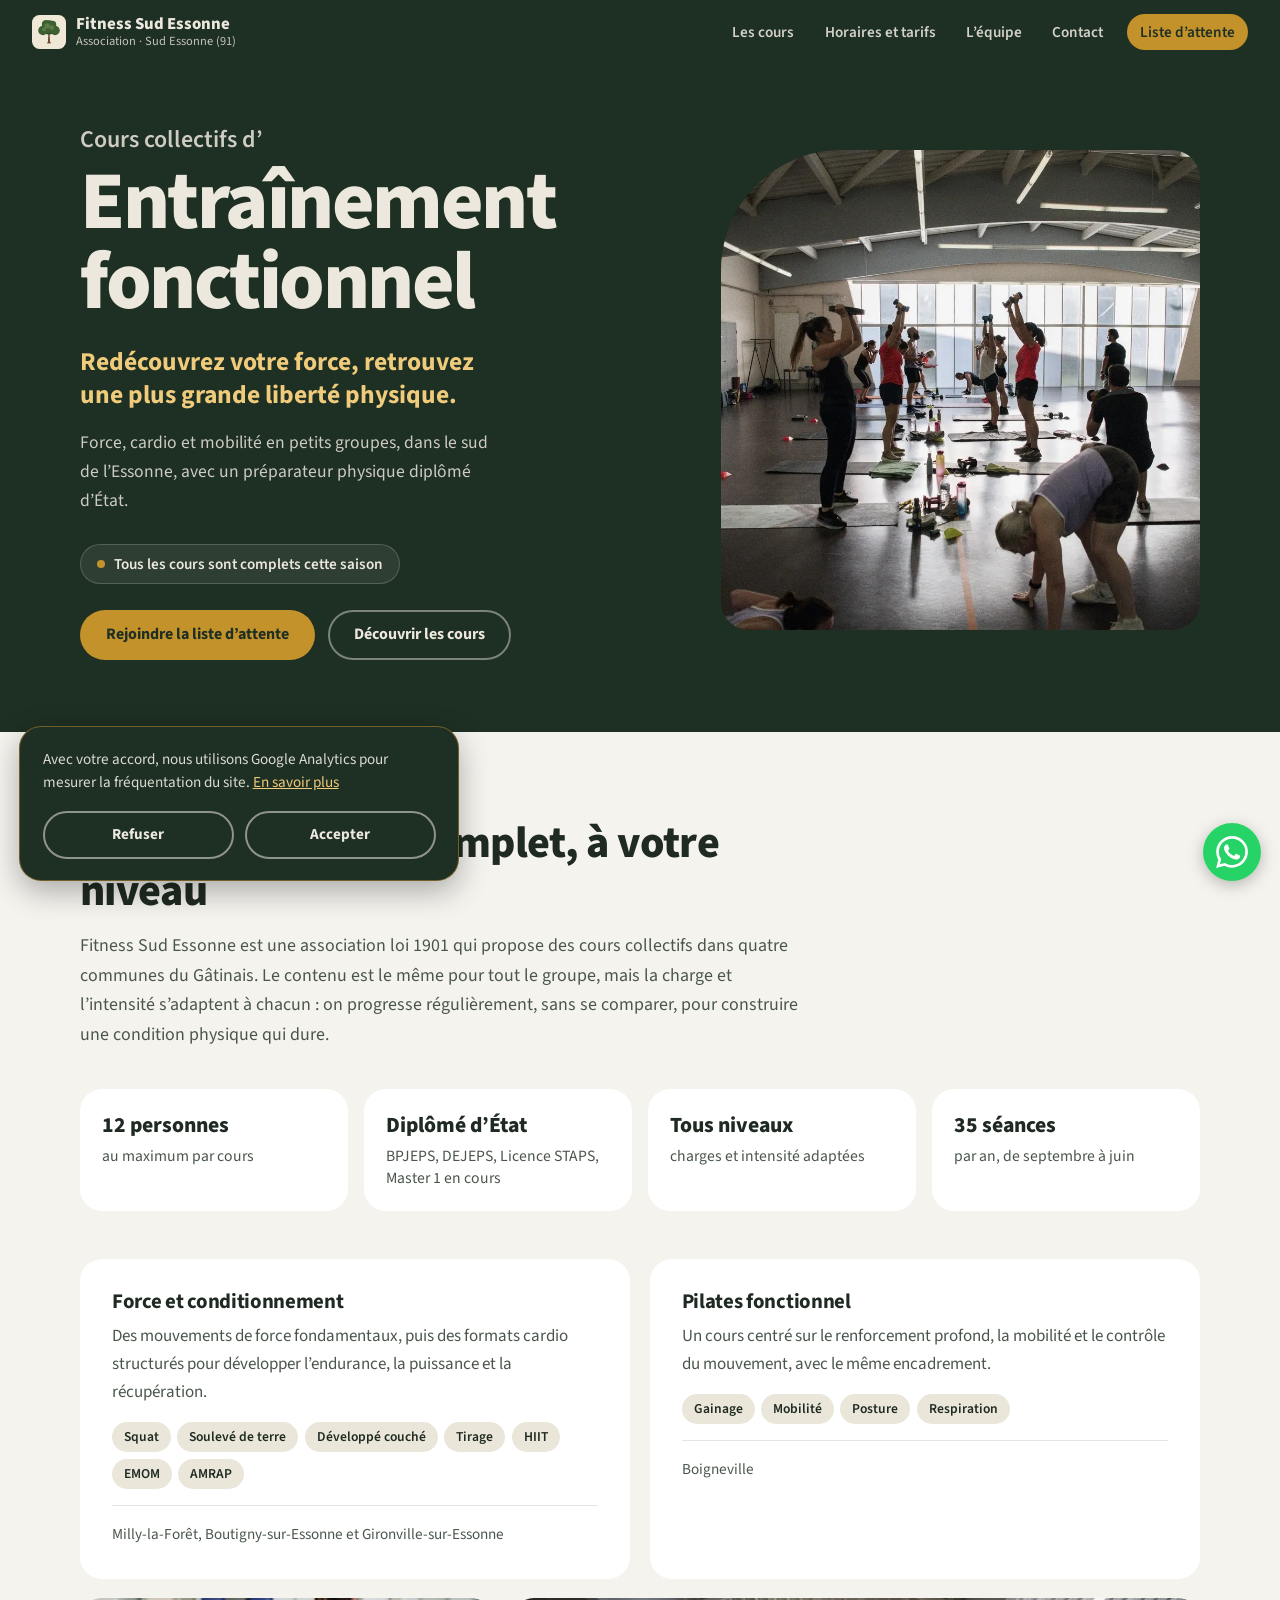
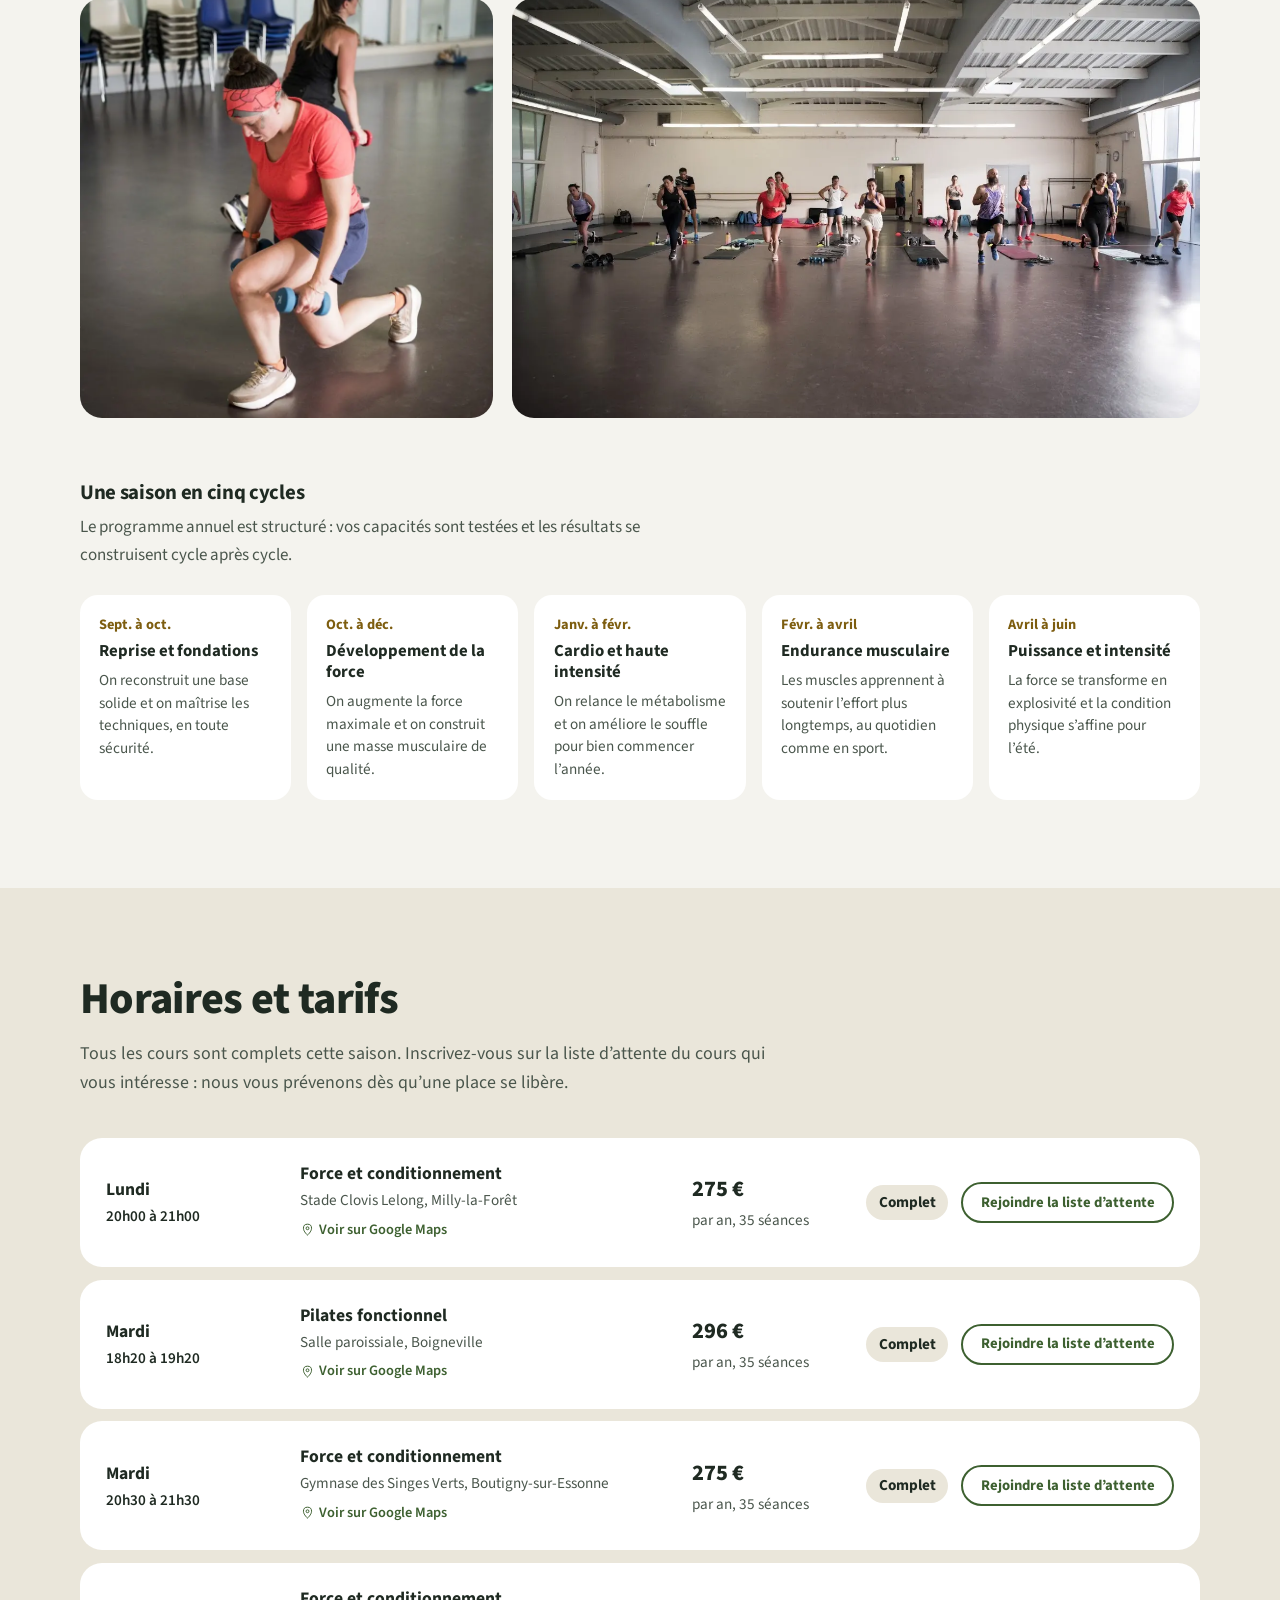
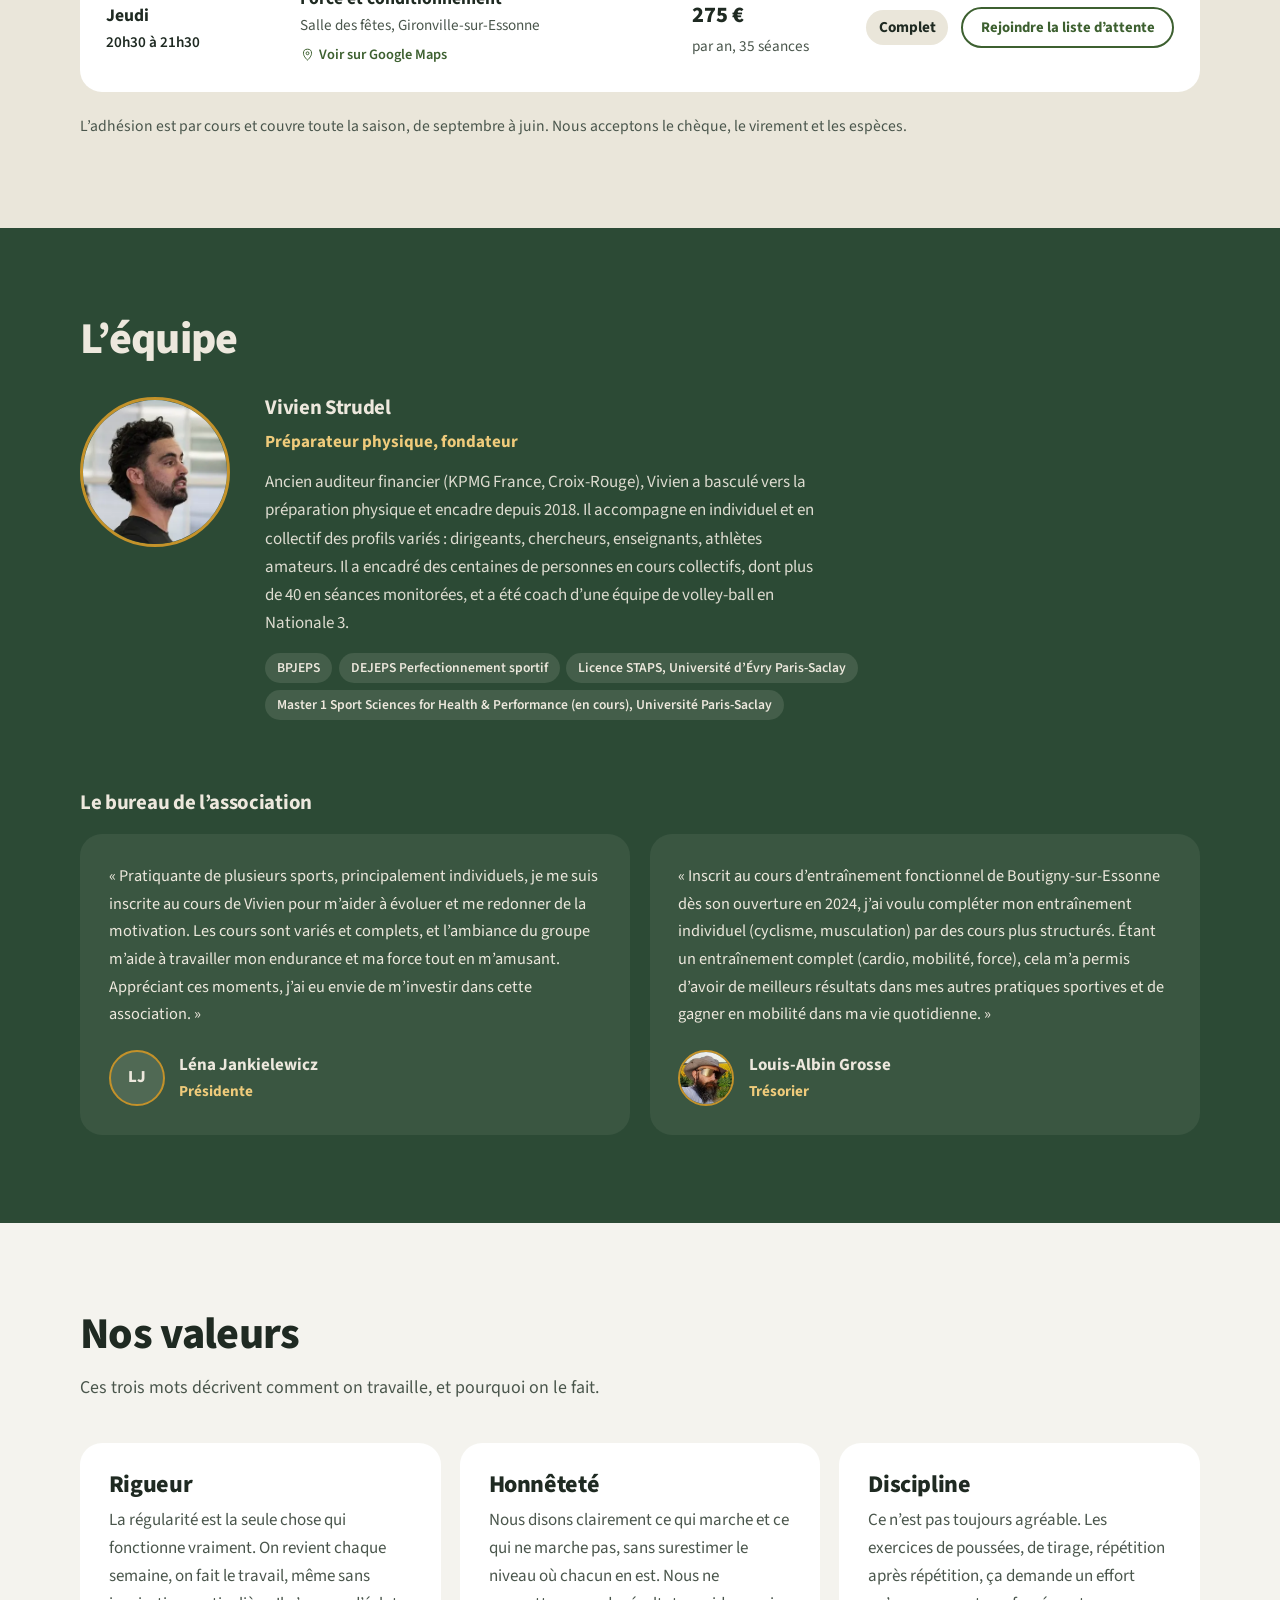
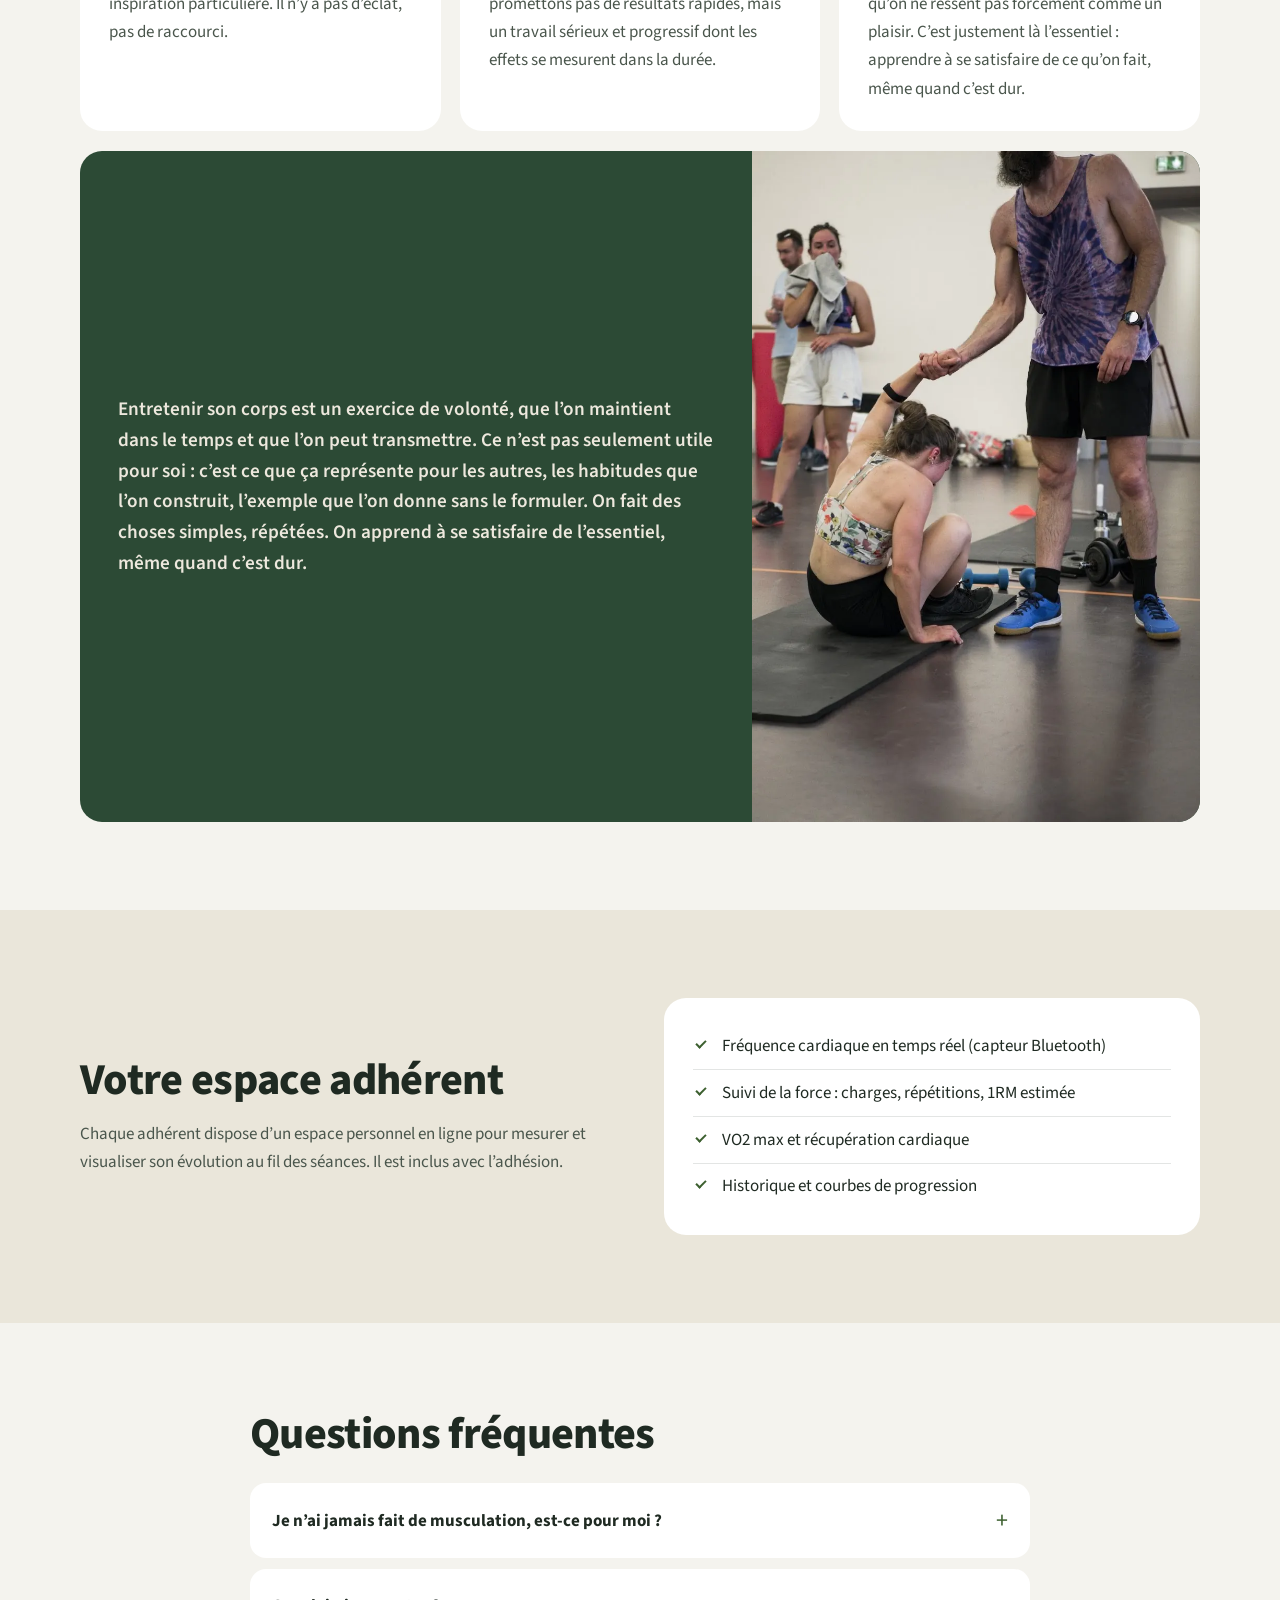
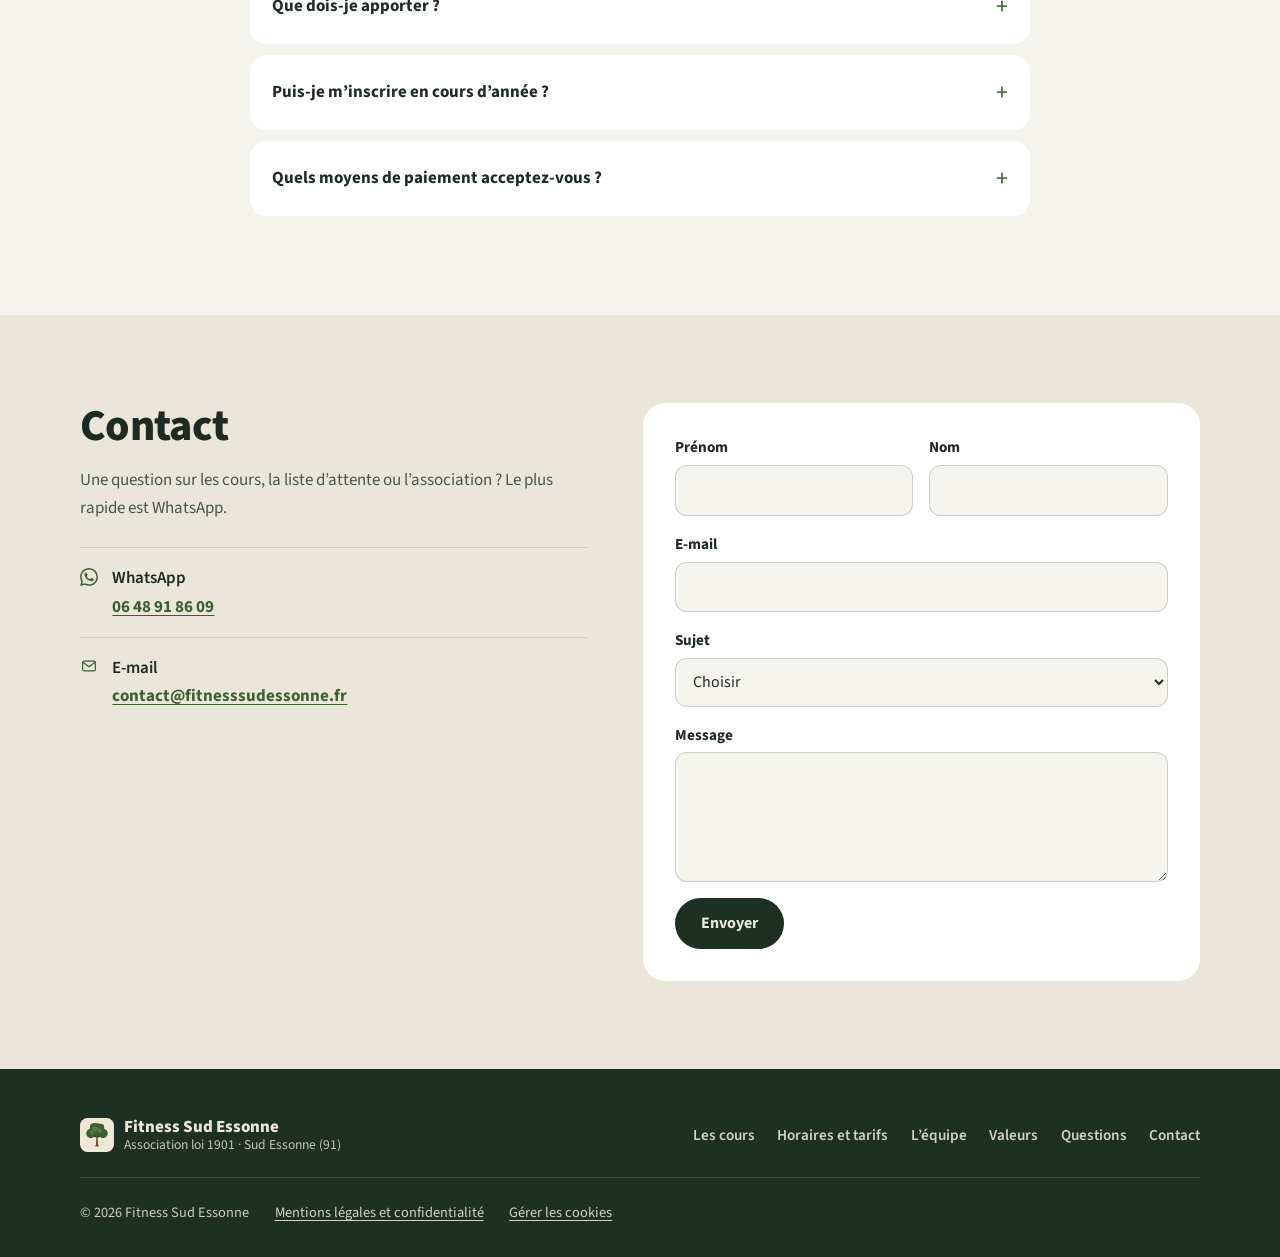
==== index.html @ c7d991fc "contenu: précise les diplômes (Licence STAPS Évry, Master 1 SSHP en cours) Co-Authored-By: Claude Op" ====
<!DOCTYPE html>
<html lang="fr">
<head>
  <meta charset="UTF-8">
  <meta name="viewport" content="width=device-width, initial-scale=1">
  <title>Fitness Sud Essonne | Entraînement fonctionnel et Pilates dans le Gâtinais (91)</title>
  <meta name="description" content="Association de préparation physique dans le Gâtinais : cours collectifs d'entraînement fonctionnel à Milly-la-Forêt, Boutigny-sur-Essonne et Gironville-sur-Essonne, et Pilates fonctionnel à Boigneville, encadrés par un préparateur diplômé d'État.">

  <link rel="canonical" href="https://www.fitnesssudessonne.fr/">

  <!-- Favicon (arbre du logo) -->
  <link rel="icon" href="favicon.ico" sizes="32x32">
  <link rel="icon" href="assets/icone-arbre.svg" type="image/svg+xml">
  <link rel="apple-touch-icon" href="assets/apple-touch-icon.png?v=2">

  <!-- Partage réseaux sociaux -->
  <meta property="og:type" content="website">
  <meta property="og:locale" content="fr_FR">
  <meta property="og:site_name" content="Fitness Sud Essonne">
  <meta property="og:title" content="Fitness Sud Essonne | Entraînement fonctionnel dans le Gâtinais (91)">
  <meta property="og:description" content="Cours collectifs d'entraînement fonctionnel et de Pilates dans le sud de l'Essonne, encadrés par un préparateur physique diplômé d'État.">
  <meta property="og:url" content="https://www.fitnesssudessonne.fr/">
  <meta property="og:image" content="https://www.fitnesssudessonne.fr/assets/seance-force.jpg">

  <!-- Google Analytics : chargé par script.js uniquement après consentement -->

  <link rel="preload" href="assets/fonts/source-sans-3-latin.woff2" as="font" type="font/woff2" crossorigin>
  <link rel="stylesheet" href="styles.css">

  <script type="application/ld+json">
  {
    "@context": "https://schema.org",
    "@type": "SportsClub",
    "name": "Fitness Sud Essonne",
    "description": "Association loi 1901 de préparation physique dans le Gâtinais : force et conditionnement encadrés par un préparateur physique diplômé d'État.",
    "url": "https://www.fitnesssudessonne.fr/",
    "image": "https://www.fitnesssudessonne.fr/assets/seance-force.jpg",
    "email": "contact@fitnesssudessonne.fr",
    "telephone": "+33648918609",
    "priceRange": "275€ - 296€",
    "address": { "@type": "PostalAddress", "streetAddress": "68 rue Rivière", "postalCode": "91720", "addressLocality": "Maisse", "addressCountry": "FR" },
    "areaServed": ["Milly-la-Forêt", "Boutigny-sur-Essonne", "Gironville-sur-Essonne", "Boigneville", "Essonne", "Gâtinais"],
    "location": [
      {
        "@type": "Place",
        "name": "Stade Clovis Lelong",
        "address": { "@type": "PostalAddress", "addressLocality": "Milly-la-Forêt", "postalCode": "91490", "addressCountry": "FR" }
      },
      {
        "@type": "Place",
        "name": "Gymnase des Singes Verts",
        "address": { "@type": "PostalAddress", "addressLocality": "Boutigny-sur-Essonne", "postalCode": "91660", "addressCountry": "FR" }
      },
      {
        "@type": "Place",
        "name": "Salle des fêtes",
        "address": { "@type": "PostalAddress", "addressLocality": "Gironville-sur-Essonne", "postalCode": "91690", "addressCountry": "FR" }
      },
      {
        "@type": "Place",
        "name": "Salle paroissiale de Boigneville",
        "address": { "@type": "PostalAddress", "addressLocality": "Boigneville", "postalCode": "91720", "addressCountry": "FR" }
      }
    ]
  }
  </script>
</head>
<body>
<svg width="0" height="0" style="position:absolute" aria-hidden="true" focusable="false">
  <symbol id="i-wa" viewBox="0 0 24 24"><path fill="currentColor" d="M17.472 14.382c-.297-.149-1.758-.867-2.03-.967-.273-.099-.471-.148-.67.15-.197.297-.767.966-.94 1.164-.173.199-.347.223-.644.075-.297-.15-1.255-.463-2.39-1.475-.883-.788-1.48-1.761-1.653-2.059-.173-.297-.018-.458.13-.606.134-.133.297-.347.446-.52.149-.174.198-.298.298-.497.099-.198.05-.371-.025-.52-.075-.149-.669-1.612-.916-2.207-.242-.579-.487-.5-.669-.51-.173-.008-.371-.01-.57-.01-.198 0-.52.074-.792.372-.272.297-1.04 1.016-1.04 2.479 0 1.462 1.065 2.875 1.213 3.074.149.198 2.096 3.2 5.077 4.487.709.306 1.262.489 1.694.625.712.227 1.36.195 1.871.118.571-.085 1.758-.719 2.006-1.413.248-.694.248-1.289.173-1.413-.074-.124-.272-.198-.57-.347m-5.421 7.403h-.004a9.87 9.87 0 01-5.031-1.378l-.361-.214-3.741.982.998-3.648-.235-.374a9.86 9.86 0 01-1.51-5.26c.001-5.45 4.436-9.884 9.888-9.884 2.64 0 5.122 1.03 6.988 2.898a9.825 9.825 0 012.893 6.994c-.003 5.45-4.437 9.884-9.885 9.884m8.413-18.297A11.815 11.815 0 0012.05 0C5.495 0 .16 5.335.157 11.892c0 2.096.547 4.142 1.588 5.945L.057 24l6.305-1.654a11.882 11.882 0 005.683 1.448h.005c6.554 0 11.89-5.335 11.893-11.893a11.821 11.821 0 00-3.48-8.413z"/></symbol>
  <symbol id="i-pin" viewBox="0 0 24 24"><g fill="none" stroke="currentColor" stroke-width="1.6" stroke-linejoin="round"><path d="M12 21s-6.5-5.7-6.5-11a6.5 6.5 0 0 1 13 0c0 5.3-6.5 11-6.5 11z"/><circle cx="12" cy="10" r="2.3"/></g></symbol>
  <symbol id="i-mail" viewBox="0 0 24 24"><g fill="none" stroke="currentColor" stroke-width="1.6" stroke-linejoin="round"><rect x="3.5" y="5.5" width="17" height="13" rx="2"/><path d="m4 7 8 6 8-6"/></g></symbol>
</svg>
<a class="skip-link" href="#main">Aller au contenu</a>

<nav id="mainNav" aria-label="Navigation principale">
  <a class="brand" href="#top">
    <img src="assets/icone-arbre.svg" alt="" width="34" height="34">
    <span>Fitness Sud Essonne<small>Association · Sud Essonne (91)</small></span>
  </a>
  <ul class="nav-links" id="navLinks">
    <li><a href="#cours">Les cours</a></li>
    <li><a href="#horaires">Horaires et tarifs</a></li>
    <li><a href="#equipe">L’équipe</a></li>
    <li><a href="#contact">Contact</a></li>
    <li><a href="#horaires" class="nav-cta">Liste d’attente</a></li>
  </ul>
  <button class="nav-toggle" id="navToggle" aria-label="Ouvrir le menu" aria-expanded="false" aria-controls="navLinks">
    <span></span><span></span><span></span>
  </button>
</nav>

<header class="hero" id="top">
  <div class="hero-grid">
    <div class="hero-text">
      <p class="hero-kicker">Cours collectifs d’</p>
      <h1>Entraînement fonctionnel</h1>
      <p class="hero-lead">Redécouvrez votre force, retrouvez une plus grande liberté physique.</p>
      <p class="hero-sub">Force, cardio et mobilité en petits groupes, dans le sud de l’Essonne, avec un préparateur physique diplômé d’État.</p>
      <div class="hero-status">
        <span class="dot" aria-hidden="true"></span>
        Tous les cours sont complets cette saison
      </div>
      <div class="hero-actions">
        <a href="#horaires" class="btn btn-or">Rejoindre la liste d’attente</a>
        <a href="#cours" class="btn btn-ghost">Découvrir les cours</a>
      </div>
    </div>
    <figure class="hero-photo">
      <picture>
        <source srcset="assets/seance-groupe-salle.webp" type="image/webp">
        <img src="assets/seance-groupe-salle.jpg" alt="Le groupe en pleine séance dans la salle, haltères au-dessus de la tête, sous l’œil du préparateur" width="1000" height="916" fetchpriority="high">
      </picture>
    </figure>
  </div>
</header>

<main id="main">

<section class="section" id="cours">
  <div class="inner">
    <div class="intro">
      <h2>Un entraînement complet, à votre niveau</h2>
      <p>Fitness Sud Essonne est une association loi 1901 qui propose des cours collectifs dans quatre communes du Gâtinais. Le contenu est le même pour tout le groupe, mais la charge et l’intensité s’adaptent à chacun : on progresse régulièrement, sans se comparer, pour construire une condition physique qui dure.</p>
    </div>

    <ul class="facts">
      <li><strong>12 personnes</strong> au maximum par cours</li>
      <li><strong>Diplômé d’État</strong> BPJEPS, DEJEPS, Licence STAPS, Master 1 en cours</li>
      <li><strong>Tous niveaux</strong> charges et intensité adaptées</li>
      <li><strong>35 séances</strong> par an, de septembre à juin</li>
    </ul>

    <div class="courses">
      <article class="course">
        <h3>Force et conditionnement</h3>
        <p>Des mouvements de force fondamentaux, puis des formats cardio structurés pour développer l’endurance, la puissance et la récupération.</p>
        <div class="tags"><span>Squat</span><span>Soulevé de terre</span><span>Développé couché</span><span>Tirage</span><span>HIIT</span><span>EMOM</span><span>AMRAP</span></div>
        <p class="course-where">Milly-la-Forêt, Boutigny-sur-Essonne et Gironville-sur-Essonne</p>
      </article>
      <article class="course">
        <h3>Pilates fonctionnel</h3>
        <p>Un cours centré sur le renforcement profond, la mobilité et le contrôle du mouvement, avec le même encadrement.</p>
        <div class="tags"><span>Gainage</span><span>Mobilité</span><span>Posture</span><span>Respiration</span></div>
        <p class="course-where">Boigneville</p>
      </article>
    </div>

    <div class="gallery">
      <figure><picture><source srcset="assets/fente-halteres.webp" type="image/webp"><img src="assets/fente-halteres.jpg" alt="Une adhérente concentrée réalise une fente avec haltères" width="858" height="1286" loading="lazy"></picture></figure>
      <figure><picture><source srcset="assets/seance-salle-groupe.webp" type="image/webp"><img src="assets/seance-salle-groupe.jpg" alt="Tout le groupe enchaîne les fentes dans la grande salle" width="1278" height="852" loading="lazy"></picture></figure>
    </div>

    <div class="season">
      <h3>Une saison en cinq cycles</h3>
      <p class="season-lead">Le programme annuel est structuré : vos capacités sont testées et les résultats se construisent cycle après cycle.</p>
      <ol class="cycles">
        <li><span class="when">Sept. à oct.</span><strong>Reprise et fondations</strong><span>On reconstruit une base solide et on maîtrise les techniques, en toute sécurité.</span></li>
        <li><span class="when">Oct. à déc.</span><strong>Développement de la force</strong><span>On augmente la force maximale et on construit une masse musculaire de qualité.</span></li>
        <li><span class="when">Janv. à févr.</span><strong>Cardio et haute intensité</strong><span>On relance le métabolisme et on améliore le souffle pour bien commencer l’année.</span></li>
        <li><span class="when">Févr. à avril</span><strong>Endurance musculaire</strong><span>Les muscles apprennent à soutenir l’effort plus longtemps, au quotidien comme en sport.</span></li>
        <li><span class="when">Avril à juin</span><strong>Puissance et intensité</strong><span>La force se transforme en explosivité et la condition physique s’affine pour l’été.</span></li>
      </ol>
    </div>
  </div>
</section>

<section class="section section-alt" id="horaires">
  <div class="inner">
    <div class="intro">
      <h2>Horaires et tarifs</h2>
      <p>Tous les cours sont complets cette saison. Inscrivez-vous sur la liste d’attente du cours qui vous intéresse : nous vous prévenons dès qu’une place se libère.</p>
    </div>

    <div class="slots">
      <article class="slot">
        <div class="slot-when"><strong>Lundi</strong><span>20h00 à 21h00</span></div>
        <div class="slot-what"><strong>Force et conditionnement</strong><span>Stade Clovis Lelong, Milly-la-Forêt</span><a class="map" href="https://maps.google.com/?q=Stade+Clovis+Lelong+Milly-la-For%C3%AAt+91490" target="_blank" rel="noopener"><svg class="icon" aria-hidden="true"><use href="#i-pin"></use></svg>Voir sur Google Maps</a></div>
        <div class="slot-price"><strong>275 €</strong><span>par an, 35 séances</span></div>
        <div class="slot-status"><span class="badge">Complet</span><a class="btn btn-line" href="https://wa.me/33648918609?text=Bonjour%2C%20je%20souhaite%20m%E2%80%99inscrire%20sur%20la%20liste%20d%E2%80%99attente%20du%20cours%20du%20lundi%20%C3%A0%20Milly-la-For%C3%AAt." target="_blank" rel="noopener">Rejoindre la liste d’attente</a></div>
      </article>
      <article class="slot">
        <div class="slot-when"><strong>Mardi</strong><span>18h20 à 19h20</span></div>
        <div class="slot-what"><strong>Pilates fonctionnel</strong><span>Salle paroissiale, Boigneville</span><a class="map" href="https://maps.app.goo.gl/cRaR5UKYHszM4rr76" target="_blank" rel="noopener"><svg class="icon" aria-hidden="true"><use href="#i-pin"></use></svg>Voir sur Google Maps</a></div>
        <div class="slot-price"><strong>296 €</strong><span>par an, 35 séances</span></div>
        <div class="slot-status"><span class="badge">Complet</span><a class="btn btn-line" href="https://wa.me/33648918609?text=Bonjour%2C%20je%20souhaite%20m%E2%80%99inscrire%20sur%20la%20liste%20d%E2%80%99attente%20du%20Pilates%20fonctionnel%20du%20mardi%20%C3%A0%20Boigneville." target="_blank" rel="noopener">Rejoindre la liste d’attente</a></div>
      </article>
      <article class="slot">
        <div class="slot-when"><strong>Mardi</strong><span>20h30 à 21h30</span></div>
        <div class="slot-what"><strong>Force et conditionnement</strong><span>Gymnase des Singes Verts, Boutigny-sur-Essonne</span><a class="map" href="https://maps.google.com/?q=Gymnase+des+Singes+Verts+Boutigny-sur-Essonne+91660" target="_blank" rel="noopener"><svg class="icon" aria-hidden="true"><use href="#i-pin"></use></svg>Voir sur Google Maps</a></div>
        <div class="slot-price"><strong>275 €</strong><span>par an, 35 séances</span></div>
        <div class="slot-status"><span class="badge">Complet</span><a class="btn btn-line" href="https://wa.me/33648918609?text=Bonjour%2C%20je%20souhaite%20m%E2%80%99inscrire%20sur%20la%20liste%20d%E2%80%99attente%20du%20cours%20du%20mardi%20%C3%A0%20Boutigny-sur-Essonne." target="_blank" rel="noopener">Rejoindre la liste d’attente</a></div>
      </article>
      <article class="slot">
        <div class="slot-when"><strong>Jeudi</strong><span>20h30 à 21h30</span></div>
        <div class="slot-what"><strong>Force et conditionnement</strong><span>Salle des fêtes, Gironville-sur-Essonne</span><a class="map" href="https://maps.google.com/?q=Salle+des+F%C3%AAtes+Gironville-sur-Essonne+91690" target="_blank" rel="noopener"><svg class="icon" aria-hidden="true"><use href="#i-pin"></use></svg>Voir sur Google Maps</a></div>
        <div class="slot-price"><strong>275 €</strong><span>par an, 35 séances</span></div>
        <div class="slot-status"><span class="badge">Complet</span><a class="btn btn-line" href="https://wa.me/33648918609?text=Bonjour%2C%20je%20souhaite%20m%E2%80%99inscrire%20sur%20la%20liste%20d%E2%80%99attente%20du%20cours%20du%20jeudi%20%C3%A0%20Gironville-sur-Essonne." target="_blank" rel="noopener">Rejoindre la liste d’attente</a></div>
      </article>
    </div>

    <p class="note">L’adhésion est par cours et couvre toute la saison, de septembre à juin. Nous acceptons le chèque, le virement et les espèces.</p>
  </div>
</section>

<section class="section section-dark" id="equipe">
  <div class="inner">
    <h2>L’équipe</h2>
    <div class="coach">
      <picture><source srcset="assets/vivien.webp" type="image/webp"><img class="coach-photo" src="assets/vivien.jpg" alt="Vivien Strudel pendant une séance, feuille d’entraînement à la main" width="320" height="320" loading="lazy"></picture>
      <div>
        <h3>Vivien Strudel</h3>
        <p class="role">Préparateur physique, fondateur</p>
        <p>Ancien auditeur financier (KPMG France, Croix-Rouge), Vivien a basculé vers la préparation physique et encadre depuis 2018. Il accompagne en individuel et en collectif des profils variés : dirigeants, chercheurs, enseignants, athlètes amateurs. Il a encadré des centaines de personnes en cours collectifs, dont plus de 40 en séances monitorées, et a été coach d’une équipe de volley-ball en Nationale 3.</p>
        <div class="tags tags-light"><span>BPJEPS</span><span>DEJEPS Perfectionnement sportif</span><span>Licence STAPS, Université d’Évry Paris-Saclay</span><span>Master 1 Sport Sciences for Health &amp; Performance (en cours), Université Paris-Saclay</span></div>
      </div>
    </div>

    <h3 class="bureau-title">Le bureau de l’association</h3>
    <div class="bureau">
      <figure class="quote">
        <blockquote><p>« Pratiquante de plusieurs sports, principalement individuels, je me suis inscrite au cours de Vivien pour m’aider à évoluer et me redonner de la motivation. Les cours sont variés et complets, et l’ambiance du groupe m’aide à travailler mon endurance et ma force tout en m’amusant. Appréciant ces moments, j’ai eu envie de m’investir dans cette association. »</p></blockquote>
        <figcaption>
          <span class="avatar avatar-init" aria-hidden="true">LJ</span>
          <span><strong>Léna Jankielewicz</strong><span class="role">Présidente</span></span>
        </figcaption>
      </figure>
      <figure class="quote">
        <blockquote><p>« Inscrit au cours d’entraînement fonctionnel de Boutigny-sur-Essonne dès son ouverture en 2024, j’ai voulu compléter mon entraînement individuel (cyclisme, musculation) par des cours plus structurés. Étant un entraînement complet (cardio, mobilité, force), cela m’a permis d’avoir de meilleurs résultats dans mes autres pratiques sportives et de gagner en mobilité dans ma vie quotidienne. »</p></blockquote>
        <figcaption>
          <picture><source srcset="assets/louis-albin.webp" type="image/webp"><img class="avatar" src="assets/louis-albin.jpg" alt="" width="320" height="320" loading="lazy"></picture>
          <span><strong>Louis-Albin Grosse</strong><span class="role">Trésorier</span></span>
        </figcaption>
      </figure>
    </div>
  </div>
</section>

<section class="section" id="valeurs">
  <div class="inner">
    <div class="intro">
      <h2>Nos valeurs</h2>
      <p>Ces trois mots décrivent comment on travaille, et pourquoi on le fait.</p>
    </div>
    <div class="values">
      <div class="value">
        <h3>Rigueur</h3>
        <p>La régularité est la seule chose qui fonctionne vraiment. On revient chaque semaine, on fait le travail, même sans inspiration particulière. Il n’y a pas d’éclat, pas de raccourci.</p>
      </div>
      <div class="value">
        <h3>Honnêteté</h3>
        <p>Nous disons clairement ce qui marche et ce qui ne marche pas, sans surestimer le niveau où chacun en est. Nous ne promettons pas de résultats rapides, mais un travail sérieux et progressif dont les effets se mesurent dans la durée.</p>
      </div>
      <div class="value">
        <h3>Discipline</h3>
        <p>Ce n’est pas toujours agréable. Les exercices de poussées, de tirage, répétition après répétition, ça demande un effort qu’on ne ressent pas forcément comme un plaisir. C’est justement là l’essentiel : apprendre à se satisfaire de ce qu’on fait, même quand c’est dur.</p>
      </div>
    </div>
    <div class="manifesto">
      <p>Entretenir son corps est un exercice de volonté, que l’on maintient dans le temps et que l’on peut transmettre. Ce n’est pas seulement utile pour soi : c’est ce que ça représente pour les autres, les habitudes que l’on construit, l’exemple que l’on donne sans le formuler. On fait des choses simples, répétées. On apprend à se satisfaire de l’essentiel, même quand c’est dur.</p>
      <picture><source srcset="assets/entraide-seance.webp" type="image/webp"><img src="assets/entraide-seance.jpg" alt="Un adhérent tend la main à une participante pour l’aider à se relever après l’effort" width="858" height="1286" loading="lazy"></picture>
    </div>
  </div>
</section>

<section class="section section-alt" id="app">
  <div class="inner">
    <div class="app">
      <div>
        <h2>Votre espace adhérent</h2>
        <p>Chaque adhérent dispose d’un espace personnel en ligne pour mesurer et visualiser son évolution au fil des séances. Il est inclus avec l’adhésion.</p>
      </div>
      <ul class="app-list">
        <li>Fréquence cardiaque en temps réel (capteur Bluetooth)</li>
        <li>Suivi de la force : charges, répétitions, 1RM estimée</li>
        <li>VO2 max et récupération cardiaque</li>
        <li>Historique et courbes de progression</li>
      </ul>
    </div>
  </div>
</section>

<section class="section" id="faq">
  <div class="inner narrow">
    <h2>Questions fréquentes</h2>
    <div class="faq">
      <details>
        <summary>Je n’ai jamais fait de musculation, est-ce pour moi ?</summary>
        <p>Oui. Le contenu de la séance est le même pour tout le groupe, mais la charge et l’intensité s’adaptent à chacun. Les débutants commencent léger et apprennent d’abord la technique, sous l’œil du préparateur.</p>
      </details>
      <details>
        <summary>Que dois-je apporter ?</summary>
        <p>Une tenue confortable, des chaussures de sport propres et une bouteille d’eau suffisent. Le matériel d’entraînement est fourni sur place.</p>
      </details>
      <details>
        <summary>Puis-je m’inscrire en cours d’année ?</summary>
        <p>Tous les cours sont complets cette saison, mais vous pouvez rejoindre la liste d’attente depuis la partie « Horaires et tarifs » : nous vous prévenons dès qu’une place se libère.</p>
      </details>
      <details>
        <summary>Quels moyens de paiement acceptez-vous ?</summary>
        <p>Nous acceptons le chèque, le virement et les espèces.</p>
      </details>
    </div>
  </div>
</section>

<section class="section section-alt" id="contact">
  <div class="inner">
    <div class="contact">
      <div>
        <h2>Contact</h2>
        <p>Une question sur les cours, la liste d’attente ou l’association ? Le plus rapide est WhatsApp.</p>
        <ul class="contact-list">
          <li><svg class="icon" aria-hidden="true"><use href="#i-wa"></use></svg><span>WhatsApp<br><a href="https://wa.me/33648918609" target="_blank" rel="noopener">06 48 91 86 09</a></span></li>
          <li><svg class="icon" aria-hidden="true"><use href="#i-mail"></use></svg><span>E-mail<br><a href="mailto:contact@fitnesssudessonne.fr">contact@fitnesssudessonne.fr</a></span></li>
        </ul>
      </div>
      <form class="form" id="contactForm">
        <div class="form-row">
          <div class="field"><label for="cP">Prénom</label><input type="text" id="cP" name="prenom" autocomplete="given-name" required></div>
          <div class="field"><label for="cN">Nom</label><input type="text" id="cN" name="nom" autocomplete="family-name" required></div>
        </div>
        <div class="field"><label for="cE">E-mail</label><input type="email" id="cE" name="email" autocomplete="email" required></div>
        <div class="field">
          <label for="cS">Sujet</label>
          <select id="cS" name="sujet">
            <option value="">Choisir</option>
            <option>Liste d’attente</option>
            <option>Renseignements sur les cours</option>
            <option>Horaires et tarifs</option>
            <option>Espace adhérent</option>
            <option>Autre</option>
          </select>
        </div>
        <div class="field"><label for="cM">Message</label><textarea id="cM" name="message" rows="4"></textarea></div>
        <button type="submit" class="btn btn-dark">Envoyer</button>
        <p id="formMsg" class="form-msg" role="status"></p>
      </form>
    </div>
  </div>
</section>

</main>

<footer>
  <div class="inner footer">
    <div class="footer-brand">
      <img src="assets/icone-arbre.svg" alt="" width="34" height="34">
      <span>Fitness Sud Essonne<small>Association loi 1901 · Sud Essonne (91)</small></span>
    </div>
    <nav class="footer-nav" aria-label="Navigation pied de page">
      <a href="#cours">Les cours</a>
      <a href="#horaires">Horaires et tarifs</a>
      <a href="#equipe">L’équipe</a>
      <a href="#valeurs">Valeurs</a>
      <a href="#faq">Questions</a>
      <a href="#contact">Contact</a>
    </nav>
    <div class="footer-legal">
      <span>© 2026 Fitness Sud Essonne</span>
      <a href="mentions-legales.html">Mentions légales et confidentialité</a>
      <button type="button" class="link-btn" data-cookie-settings>Gérer les cookies</button>
    </div>
  </div>
  <a class="wa-float" href="https://wa.me/33648918609?text=Bonjour%2C%20je%20souhaite%20m%E2%80%99inscrire%20sur%20la%20liste%20d%E2%80%99attente%20d%E2%80%99un%20cours." target="_blank" rel="noopener" aria-label="Nous écrire sur WhatsApp"><svg aria-hidden="true"><use href="#i-wa"></use></svg></a>
</footer>

<script src="script.js"></script>
</body>
</html>
---- styles.css ----
/* ==========================================================================
   Fitness Sud Essonne, feuille de styles
   Identité reprise des flyers de l'association : une seule police sans
   empattement (Source Sans 3), titres en gras, blocs vert pinède arrondis,
   fond clair. Sur fond vert, le texte est toujours crème ou or, jamais vert.
   Petits textes : contraste d'au moins 4,5 pour 1 (norme WCAG AA).
   ========================================================================== */

/* Police hébergée sur le site (Source Sans 3, licence SIL OFL), variable 400 à 800 */
@font-face { font-family: 'Source Sans 3'; font-style: normal; font-weight: 400 800; font-display: swap;
  src: url('assets/fonts/source-sans-3-latin-ext.woff2') format('woff2');
  unicode-range: U+0100-02BA, U+02BD-02C5, U+02C7-02CC, U+02CE-02D7, U+02DD-02FF, U+0304, U+0308, U+0329, U+1D00-1DBF, U+1E00-1E9F, U+1EF2-1EFF, U+2020, U+20A0-20AB, U+20AD-20C4, U+2113, U+2C60-2C7F, U+A720-A7FF; }
@font-face { font-family: 'Source Sans 3'; font-style: normal; font-weight: 400 800; font-display: swap;
  src: url('assets/fonts/source-sans-3-latin.woff2') format('woff2');
  unicode-range: U+0000-00FF, U+0131, U+0152-0153, U+02BB-02BC, U+02C6, U+02DA, U+02DC, U+0304, U+0308, U+0329, U+2000-206F, U+20AC, U+2122, U+2191, U+2193, U+2212, U+2215, U+FEFF, U+FFFD; }

:root {
  --pin:        #1E2F23; /* vert pinède profond : haut de page, pied de page */
  --vert:       #2C4A35; /* vert des flyers : blocs et section équipe */
  --vert-clair: #3D6030; /* boutons verts sur fond clair */
  --or:         #C4922A; /* or des blés : boutons principaux */
  --or-fonce:   #7D5D0F; /* or lisible en petit texte sur fond clair */
  --or-clair:   #EFCB7B; /* or lisible en petit texte sur fond vert */
  --creme:      #EDE8DD; /* texte sur fond vert */
  --fond:       #F4F3EE; /* fond principal, comme les flyers */
  --fond-alt:   #EAE6DA; /* sections alternées, sable */
  --blanc:      #FFFFFF;
  --texte:      #1F2A22; /* titres et texte fort */
  --texte-doux: #4A564C; /* texte courant */
  --ligne:      rgba(31,42,34,.12);

  --nav-h: 64px;
  --maxw: 1120px;
  --rayon: 22px;
  --police: 'Source Sans 3', system-ui, -apple-system, 'Segoe UI', sans-serif;
}

*, *::before, *::after { box-sizing: border-box; margin: 0; padding: 0; }
picture { display: contents; }
source { display: none; }
html { scroll-behavior: smooth; }
body {
  font-family: var(--police); font-size: 1.0625rem; line-height: 1.65;
  background: var(--fond); color: var(--texte-doux);
  -webkit-font-smoothing: antialiased;
}
img { display: block; max-width: 100%; }
a { color: inherit; }
h1, h2, h3 { color: var(--texte); line-height: 1.1; letter-spacing: -.015em; }
h2 { font-size: clamp(1.9rem, 3.6vw, 2.75rem); font-weight: 800; margin-bottom: .9rem; }
h3 { font-size: 1.3rem; font-weight: 700; margin-bottom: .5rem; }
strong { color: var(--texte); font-weight: 700; }

/* Accessibilité */
.skip-link {
  position: absolute; left: -999px; top: 0; z-index: 500;
  background: var(--or); color: var(--pin); font-weight: 700;
  padding: .6rem 1rem; border-radius: 0 0 10px 0; text-decoration: none;
}
.skip-link:focus { left: 0; }
:focus-visible { outline: 3px solid var(--or); outline-offset: 2px; }

/* Apparition douce au défilement (désactivée si l'utilisateur préfère) */
.reveal { opacity: 0; transform: translateY(14px); transition: opacity .5s ease, transform .5s ease; }
.reveal.in { opacity: 1; transform: none; }
@media (prefers-reduced-motion: reduce) {
  html { scroll-behavior: auto; }
  .reveal { opacity: 1; transform: none; transition: none; }
}

/* --------------------------------------------------------------------------
   Boutons et petits éléments communs
   -------------------------------------------------------------------------- */
.btn {
  display: inline-flex; align-items: center; justify-content: center; gap: .5rem;
  font: inherit; font-weight: 700; font-size: 1rem; line-height: 1.2;
  padding: .85rem 1.5rem; border-radius: 999px; border: 2px solid transparent;
  text-decoration: none; cursor: pointer; transition: background .15s, color .15s, border-color .15s;
}
.btn-or { background: var(--or); color: var(--pin); }
.btn-or:hover { background: #D3A13A; }
.btn-ghost { color: var(--creme); border-color: rgba(237,232,221,.45); }
.btn-ghost:hover { border-color: var(--creme); }
.btn-line { color: var(--vert-clair); border-color: var(--vert-clair); font-size: .92rem; padding: .6rem 1.1rem; }
.btn-line:hover { background: var(--vert-clair); color: var(--blanc); }
.btn-dark { background: var(--pin); color: var(--creme); }
.btn-dark:hover { background: var(--vert); }

.icon { width: 18px; height: 18px; flex-shrink: 0; }

.tags { display: flex; flex-wrap: wrap; gap: .4rem; margin: 1rem 0; }
.tags span {
  font-size: .85rem; font-weight: 600; color: var(--texte);
  background: var(--fond-alt); border-radius: 999px; padding: .25rem .75rem;
}
.tags-light span { background: rgba(237,232,221,.12); color: var(--creme); }

.badge {
  display: inline-block; font-size: .85rem; font-weight: 700; color: var(--texte);
  background: var(--fond-alt); border-radius: 999px; padding: .3rem .8rem;
}

/* --------------------------------------------------------------------------
   Navigation
   -------------------------------------------------------------------------- */
#mainNav {
  position: fixed; top: 0; left: 0; right: 0; z-index: 200; height: var(--nav-h);
  display: flex; align-items: center; justify-content: space-between; gap: 1rem;
  padding: 0 2rem; transition: background .25s, box-shadow .25s;
}
#mainNav.scrolled, #mainNav.nav-solid { background: var(--pin); box-shadow: 0 1px 0 rgba(237,232,221,.08); }
.brand { display: flex; align-items: center; gap: .65rem; text-decoration: none; color: var(--creme); }
.brand img { width: 34px; height: 34px; }
.brand span { font-weight: 800; font-size: 1.05rem; line-height: 1.15; }
.brand small { display: block; font-weight: 400; font-size: .78rem; color: rgba(237,232,221,.8); }
.nav-links { list-style: none; display: flex; align-items: center; gap: .3rem; }
.nav-links a {
  color: rgba(237,232,221,.88); text-decoration: none; font-weight: 600; font-size: .95rem;
  padding: .45rem .8rem; border-radius: 999px; transition: color .15s, background .15s;
}
.nav-links a:hover { color: var(--blanc); background: rgba(237,232,221,.1); }
.nav-links .nav-cta { background: var(--or); color: var(--pin); margin-left: .4rem; }
.nav-links .nav-cta:hover { background: #D3A13A; color: var(--pin); }
.nav-toggle {
  display: none; width: 44px; height: 44px; border: none; background: none; cursor: pointer;
  flex-direction: column; align-items: center; justify-content: center; gap: 5px;
}
.nav-toggle span { display: block; width: 24px; height: 2px; background: var(--creme); border-radius: 2px; }
.nav-back { color: rgba(237,232,221,.9); text-decoration: none; font-weight: 600; }
.nav-back:hover { color: var(--blanc); }

/* --------------------------------------------------------------------------
   Haut de page
   -------------------------------------------------------------------------- */
.hero { background: var(--pin); color: var(--creme); padding: calc(var(--nav-h) + 3.5rem) 2rem 4.5rem; }
.hero-grid {
  max-width: var(--maxw); margin: 0 auto;
  display: grid; grid-template-columns: 1.1fr .9fr; gap: 3.5rem; align-items: center;
}
.hero-kicker { font-size: clamp(1.15rem, 2vw, 1.5rem); font-weight: 600; color: rgba(237,232,221,.85); margin-bottom: .2rem; }
.hero h1 {
  color: var(--creme); font-weight: 800; letter-spacing: -.03em; line-height: .98;
  font-size: clamp(2.8rem, 6.4vw, 5.2rem); margin-bottom: 1.4rem;
}
.hero-lead { font-size: clamp(1.25rem, 2.2vw, 1.6rem); font-weight: 700; color: var(--or-clair); line-height: 1.3; max-width: 30ch; margin-bottom: 1rem; }
.hero-sub { font-size: 1.1rem; color: rgba(237,232,221,.85); max-width: 46ch; margin-bottom: 1.8rem; }
.hero-status {
  display: inline-flex; align-items: center; gap: .55rem;
  font-weight: 600; font-size: .95rem; color: var(--creme);
  background: rgba(237,232,221,.08); border: 1px solid rgba(237,232,221,.2);
  border-radius: 999px; padding: .4rem 1rem; margin-bottom: 1.6rem;
}
.hero-status .dot { width: 8px; height: 8px; border-radius: 50%; background: var(--or); }
.hero-actions { display: flex; flex-wrap: wrap; gap: .8rem; }
.hero-photo img { width: 100%; height: 480px; object-fit: cover; object-position: center; border-radius: 120px 28px 28px 28px; }

/* --------------------------------------------------------------------------
   Sections
   -------------------------------------------------------------------------- */
.section { padding: 5.5rem 2rem; scroll-margin-top: var(--nav-h); }
.section-alt { background: var(--fond-alt); }
.section-dark { background: var(--vert); color: var(--creme); }
.section-dark h2, .section-dark h3, .section-dark strong { color: var(--creme); }
.inner { max-width: var(--maxw); margin: 0 auto; }
.narrow { max-width: 780px; }
.intro { max-width: 720px; margin-bottom: 2.5rem; }
.intro p { font-size: 1.12rem; }

/* Les cours */
.facts {
  list-style: none; display: grid; grid-template-columns: repeat(4, 1fr); gap: 1rem; margin-bottom: 3rem;
}
.facts li { background: var(--blanc); border-radius: var(--rayon); padding: 1.3rem 1.4rem; font-size: .98rem; line-height: 1.45; }
.facts strong { display: block; font-size: 1.35rem; font-weight: 800; margin-bottom: .2rem; }
.courses { display: grid; grid-template-columns: 1fr 1fr; gap: 1.2rem; }
.course { background: var(--blanc); border-radius: var(--rayon); padding: 2rem; }
.course-where { font-size: .95rem; padding-top: 1rem; border-top: 1px solid var(--ligne); }
.gallery { display: grid; grid-template-columns: 3fr 5fr; gap: 1.2rem; margin: 1.2rem 0 4rem; }
.gallery img { width: 100%; height: 420px; object-fit: cover; border-radius: var(--rayon); }
.gallery figure:first-child img { object-position: center 44%; }
.gallery figure:last-child img { object-position: center 55%; }
.season-lead { max-width: 640px; margin-bottom: 1.6rem; }
.cycles { list-style: none; display: grid; grid-template-columns: repeat(5, 1fr); gap: 1rem; }
.cycles li { background: var(--blanc); border-radius: 18px; padding: 1.2rem; font-size: .95rem; line-height: 1.5; }
.cycles .when { display: block; font-weight: 700; font-size: .9rem; color: var(--or-fonce); margin-bottom: .35rem; }
.cycles strong { display: block; font-size: 1.05rem; line-height: 1.25; margin-bottom: .4rem; }

/* Horaires et tarifs */
.slots { display: grid; gap: .8rem; }
.slot {
  display: grid; grid-template-columns: 170px 1fr 150px auto; gap: 1.5rem; align-items: center;
  background: var(--blanc); border-radius: var(--rayon); padding: 1.3rem 1.6rem;
}
.slot strong { display: block; font-size: 1.1rem; }
.slot span { display: block; font-size: .95rem; }
.slot-when span { color: var(--texte); font-weight: 600; }
.slot-price strong { font-size: 1.4rem; font-weight: 800; }
.slot-status { display: flex; align-items: center; gap: .8rem; justify-content: flex-end; }
.map {
  display: inline-flex; align-items: center; gap: .3rem; margin-top: .3rem;
  font-size: .9rem; font-weight: 600; color: var(--vert-clair); text-decoration: none;
}
.map .icon { width: 15px; height: 15px; }
.map:hover { text-decoration: underline; }
.note { margin-top: 1.4rem; font-size: .98rem; }

/* L'équipe */
.coach { display: grid; grid-template-columns: 150px 1fr; gap: 2.2rem; align-items: start; margin-top: 2rem; }
.coach-photo { width: 150px; height: 150px; border-radius: 50%; object-fit: cover; border: 3px solid var(--or); }
.coach p { color: rgba(237,232,221,.92); max-width: 70ch; }
.section-dark .role { color: var(--or-clair); font-weight: 700; margin-bottom: .8rem; }
.bureau-title { margin: 3.5rem 0 1.2rem; }
.bureau { display: grid; grid-template-columns: 1fr 1fr; gap: 1.2rem; align-items: start; }
.quote { background: rgba(237,232,221,.07); border-radius: var(--rayon); padding: 1.8rem; }
.quote blockquote p { color: var(--creme); font-size: 1.02rem; line-height: 1.7; }
.quote figcaption { display: flex; align-items: center; gap: .9rem; margin-top: 1.3rem; }
.quote figcaption strong { display: block; }
.quote figcaption .role { display: block; margin: 0; font-size: .95rem; }
.avatar { width: 56px; height: 56px; border-radius: 50%; object-fit: cover; border: 2px solid var(--or); flex-shrink: 0; }
.avatar-init {
  display: flex; align-items: center; justify-content: center;
  background: rgba(237,232,221,.12); color: var(--creme); font-weight: 800; font-size: 1.05rem;
}

/* Valeurs */
.values { display: grid; grid-template-columns: repeat(3, 1fr); gap: 1.2rem; margin-bottom: 1.2rem; }
.value { background: var(--blanc); border-radius: var(--rayon); padding: 1.8rem; }
.value h3 { font-size: 1.5rem; font-weight: 800; }
.manifesto {
  display: grid; grid-template-columns: 1.2fr .8fr; align-items: stretch;
  background: var(--vert); border-radius: var(--rayon); overflow: hidden;
}
.manifesto p { color: var(--creme); font-size: 1.2rem; font-weight: 600; line-height: 1.6; padding: 2.4rem; align-self: center; }
.manifesto img { width: 100%; height: 100%; min-height: 380px; object-fit: cover; object-position: center 42%; }

/* Espace adhérent */
.app { display: grid; grid-template-columns: 1fr 1fr; gap: 3rem; align-items: center; }
.app-list { list-style: none; background: var(--blanc); border-radius: var(--rayon); padding: 1.6rem 1.8rem; }
.app-list li { position: relative; padding: .55rem 0 .55rem 1.8rem; border-top: 1px solid var(--ligne); color: var(--texte); }
.app-list li:first-child { border-top: none; }
.app-list li::before {
  content: ''; position: absolute; left: .2rem; top: 1.05rem; width: 10px; height: 6px;
  border-left: 2.5px solid var(--vert-clair); border-bottom: 2.5px solid var(--vert-clair); transform: rotate(-45deg);
}

/* Questions fréquentes */
.faq { margin-top: 1.5rem; }
.faq details { background: var(--blanc); border-radius: 16px; margin-bottom: .7rem; }
.faq summary {
  list-style: none; cursor: pointer; display: flex; justify-content: space-between; align-items: center; gap: 1rem;
  padding: 1.1rem 1.4rem; font-weight: 700; color: var(--texte);
}
.faq summary::-webkit-details-marker { display: none; }
.faq summary::after { content: '+'; font-size: 1.5rem; font-weight: 400; color: var(--vert-clair); transition: transform .2s; }
.faq details[open] summary::after { transform: rotate(45deg); }
.faq details p { padding: 0 1.4rem 1.2rem; }

/* Contact */
.contact { display: grid; grid-template-columns: 1fr 1.1fr; gap: 3.5rem; align-items: start; }
.contact-list { list-style: none; margin-top: 1.6rem; }
.contact-list li { display: flex; gap: .9rem; padding: 1rem 0; border-top: 1px solid var(--ligne); font-weight: 600; color: var(--texte); }
.contact-list .icon { margin-top: .2rem; color: var(--vert-clair); }
.contact-list a { color: var(--vert-clair); font-weight: 700; text-underline-offset: 3px; }
.form { background: var(--blanc); border-radius: var(--rayon); padding: 2rem; display: grid; gap: 1rem; }
.form-row { display: grid; grid-template-columns: 1fr 1fr; gap: 1rem; }
.field { display: grid; gap: .3rem; }
label { font-weight: 700; font-size: .95rem; color: var(--texte); }
input, select, textarea {
  font: inherit; font-size: 1rem; color: var(--texte); background: var(--fond);
  border: 1.5px solid rgba(31,42,34,.18); border-radius: 12px; padding: .7rem .85rem; resize: vertical;
}
input:focus, select:focus, textarea:focus { outline: none; border-color: var(--vert-clair); box-shadow: 0 0 0 3px rgba(61,96,48,.18); }
.form .btn { justify-self: start; }
.form-msg { display: none; font-size: .95rem; color: var(--texte); }
.form-msg a { color: var(--vert-clair); font-weight: 700; }

/* --------------------------------------------------------------------------
   Pied de page, bouton WhatsApp, bandeau cookies
   -------------------------------------------------------------------------- */
footer { background: var(--pin); color: rgba(237,232,221,.85); padding: 3rem 2rem 2rem; }
.footer { display: grid; grid-template-columns: auto 1fr; gap: 1.5rem 3rem; align-items: center; }
.footer-brand { display: flex; align-items: center; gap: .65rem; color: var(--creme); }
.footer-brand img { width: 34px; height: 34px; }
.footer-brand span { font-weight: 800; line-height: 1.2; }
.footer-brand small { display: block; font-weight: 400; font-size: .85rem; color: rgba(237,232,221,.8); }
.footer-nav { display: flex; flex-wrap: wrap; justify-content: flex-end; gap: .4rem 1.4rem; }
.footer-nav a { color: rgba(237,232,221,.88); text-decoration: none; font-weight: 600; font-size: .95rem; }
.footer-nav a:hover { color: var(--blanc); text-decoration: underline; }
.footer-legal {
  grid-column: 1 / -1; display: flex; flex-wrap: wrap; gap: .4rem 1.6rem; font-size: .9rem;
  padding-top: 1.4rem; border-top: 1px solid rgba(237,232,221,.12);
}
.footer-legal a, .link-btn { color: rgba(237,232,221,.88); text-underline-offset: 3px; }
.link-btn { font: inherit; background: none; border: none; padding: 0; cursor: pointer; text-decoration: underline; }
.footer-legal a:hover, .link-btn:hover { color: var(--blanc); }

.wa-float {
  position: fixed; right: 1.2rem; bottom: 1.2rem; z-index: 300;
  width: 58px; height: 58px; border-radius: 50%; background: #25D366;
  display: flex; align-items: center; justify-content: center;
  box-shadow: 0 4px 16px rgba(0,0,0,.25); transition: transform .15s;
}
.wa-float:hover { transform: scale(1.07); }
.wa-float svg { width: 32px; height: 32px; color: #fff; }

.cookie-banner {
  position: fixed; left: 1.2rem; bottom: 1.2rem; z-index: 400; max-width: 440px;
  background: var(--pin); color: var(--creme); border: 1px solid rgba(196,146,42,.5);
  border-radius: var(--rayon); padding: 1.3rem 1.4rem; box-shadow: 0 10px 30px rgba(0,0,0,.3);
}
.cookie-banner p { font-size: .95rem; line-height: 1.55; color: rgba(237,232,221,.92); }
.cookie-banner a { color: var(--or-clair); }
.cookie-actions { display: flex; gap: .7rem; margin-top: 1rem; }
/* Accepter et refuser ont exactement le même poids visuel (recommandation CNIL) */
.cookie-btn {
  flex: 1; font: inherit; font-weight: 700; font-size: .95rem; cursor: pointer;
  background: transparent; color: var(--creme); border: 2px solid rgba(237,232,221,.55);
  border-radius: 999px; padding: .6rem 1rem; transition: background .15s, color .15s;
}
.cookie-btn:hover { background: var(--creme); color: var(--pin); }

/* Page des mentions légales */
.legal { max-width: 780px; padding-top: calc(var(--nav-h) + 1rem); }
.legal h1 { font-size: clamp(2rem, 4vw, 2.8rem); font-weight: 800; margin-bottom: 1rem; }
.legal h2 { font-size: 1.35rem; margin: 2.4rem 0 .7rem; }
.legal p, .legal li { line-height: 1.7; }
.legal p + p { margin-top: .7rem; }
.legal a { color: var(--vert-clair); font-weight: 600; }
.legal .btn { margin-top: 1rem; }

/* --------------------------------------------------------------------------
   Tablette et mobile
   -------------------------------------------------------------------------- */
@media (max-width: 1000px) {
  .facts { grid-template-columns: 1fr 1fr; }
  .cycles { grid-template-columns: 1fr 1fr; }
  .slot { grid-template-columns: 140px 1fr; }
  .slot-price, .slot-status { grid-column: span 1; }
  .slot-status { justify-content: flex-start; }
}
@media (max-width: 860px) {
  #mainNav { padding: 0 1.2rem; }
  .nav-toggle { display: flex; }
  .nav-links {
    display: none; position: absolute; top: var(--nav-h); left: 0; right: 0;
    flex-direction: column; align-items: stretch; gap: .2rem;
    background: #16231A; padding: .6rem 1.2rem 1.4rem;
    border-top: 1px solid rgba(237,232,221,.12); box-shadow: 0 16px 30px rgba(0,0,0,.35);
  }
  .nav-links.open { display: flex; }
  #mainNav:has(.nav-links.open) { background: #16231A; }
  .nav-links a { display: block; padding: .8rem .9rem; font-size: 1.05rem; border-bottom: 1px solid rgba(237,232,221,.08); border-radius: 0; }
  .nav-links li:last-child a { border-bottom: none; }
  .nav-links .nav-cta { margin: .8rem 0 0; text-align: center; border-radius: 999px; }
  .hero { padding: calc(var(--nav-h) + 2rem) 1.2rem 3rem; }
  .hero-grid { grid-template-columns: 1fr; gap: 2.2rem; }
  .hero-photo img { height: 300px; border-radius: 80px 22px 22px 22px; }
  .section { padding: 4rem 1.2rem; }
  .courses, .bureau, .values, .app, .contact, .manifesto, .gallery { grid-template-columns: 1fr; }
  .gallery img { height: 280px; }
  .gallery figure:first-child img { height: 380px; }
  .manifesto p { padding: 1.8rem; font-size: 1.1rem; }
  .manifesto img { min-height: 300px; height: 340px; object-position: center 38%; }
  .coach { grid-template-columns: 1fr; gap: 1.2rem; }
  .coach-photo { width: 120px; height: 120px; }
  .footer { grid-template-columns: 1fr; }
  .footer-nav { justify-content: flex-start; }
}
@media (max-width: 560px) {
  .facts, .cycles { grid-template-columns: 1fr; }
  .slot { grid-template-columns: 1fr; gap: .8rem; padding: 1.3rem; }
  .slot-status { flex-wrap: wrap; }
  .form-row { grid-template-columns: 1fr; }
  .form { padding: 1.4rem; }
  .cookie-banner { left: 0; right: 0; bottom: 0; max-width: none; border-radius: var(--rayon) var(--rayon) 0 0; }
  body.cookie-open .wa-float { display: none; }
}
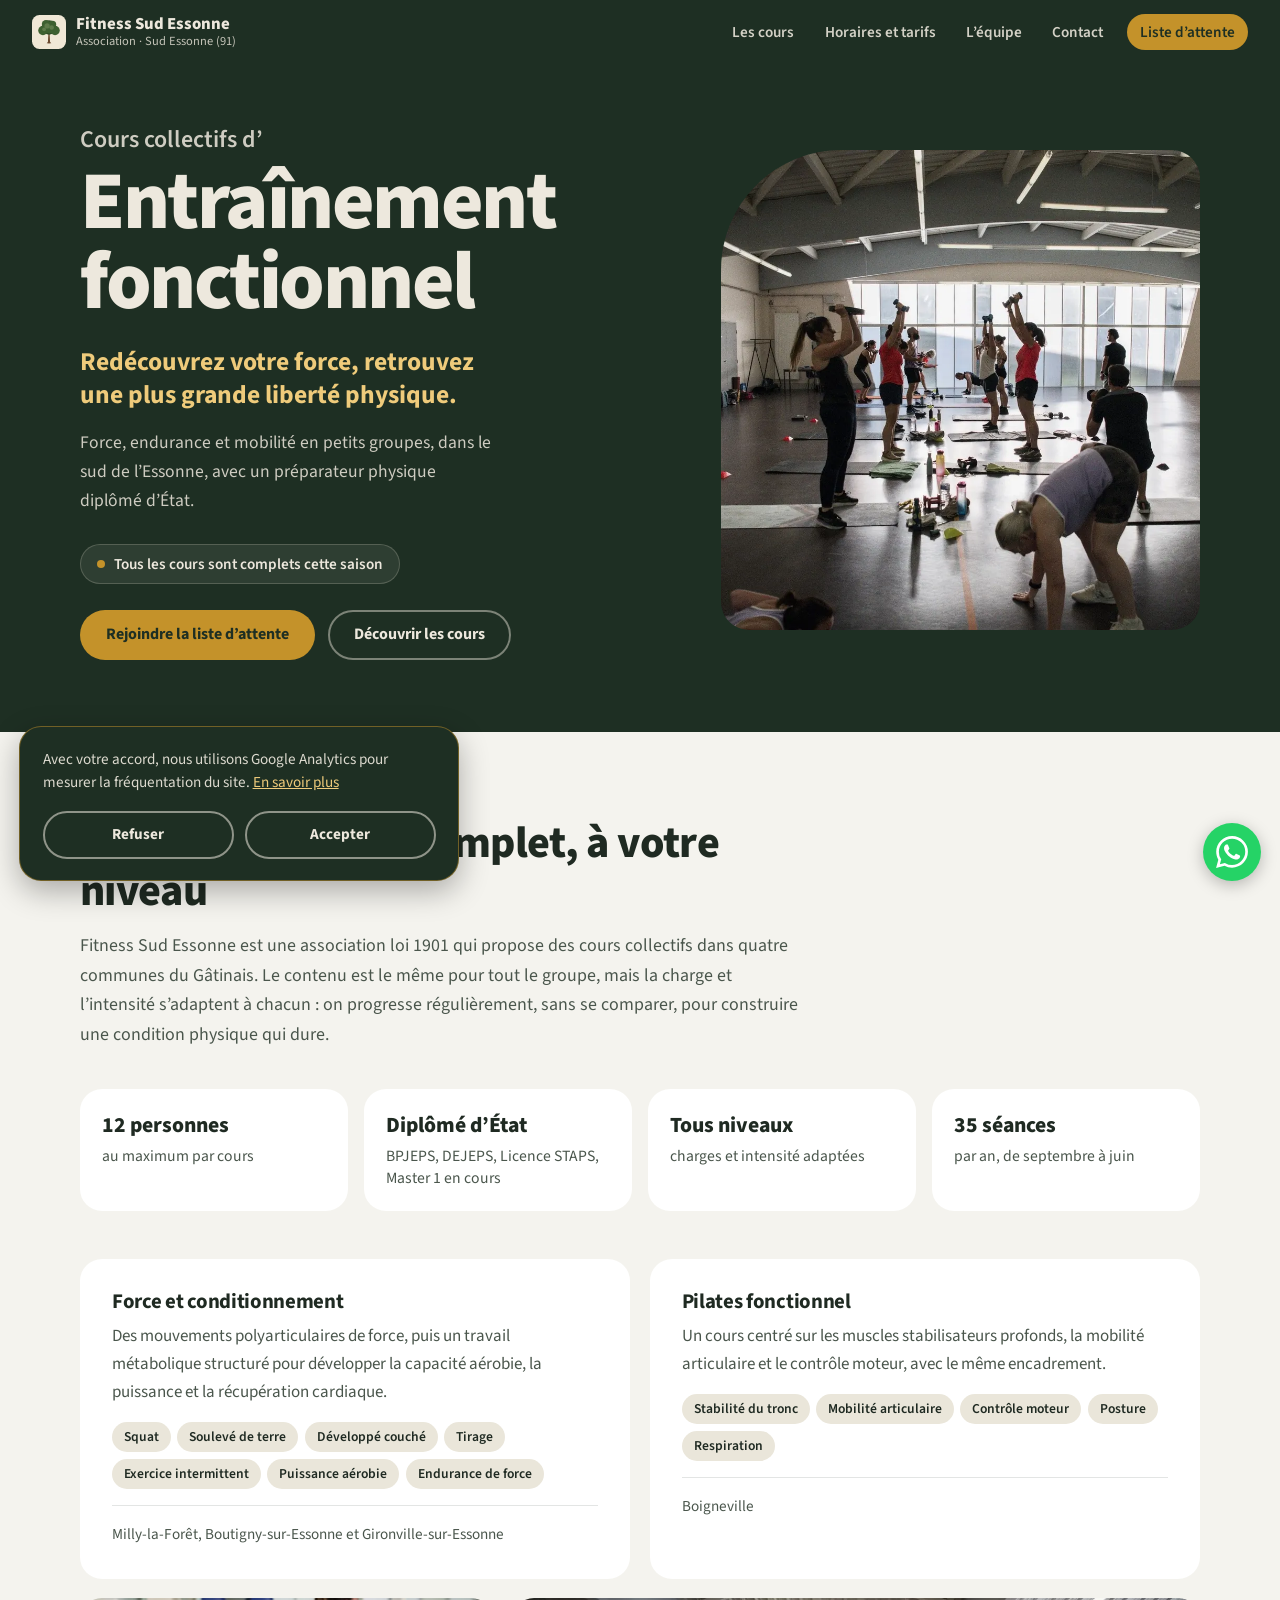
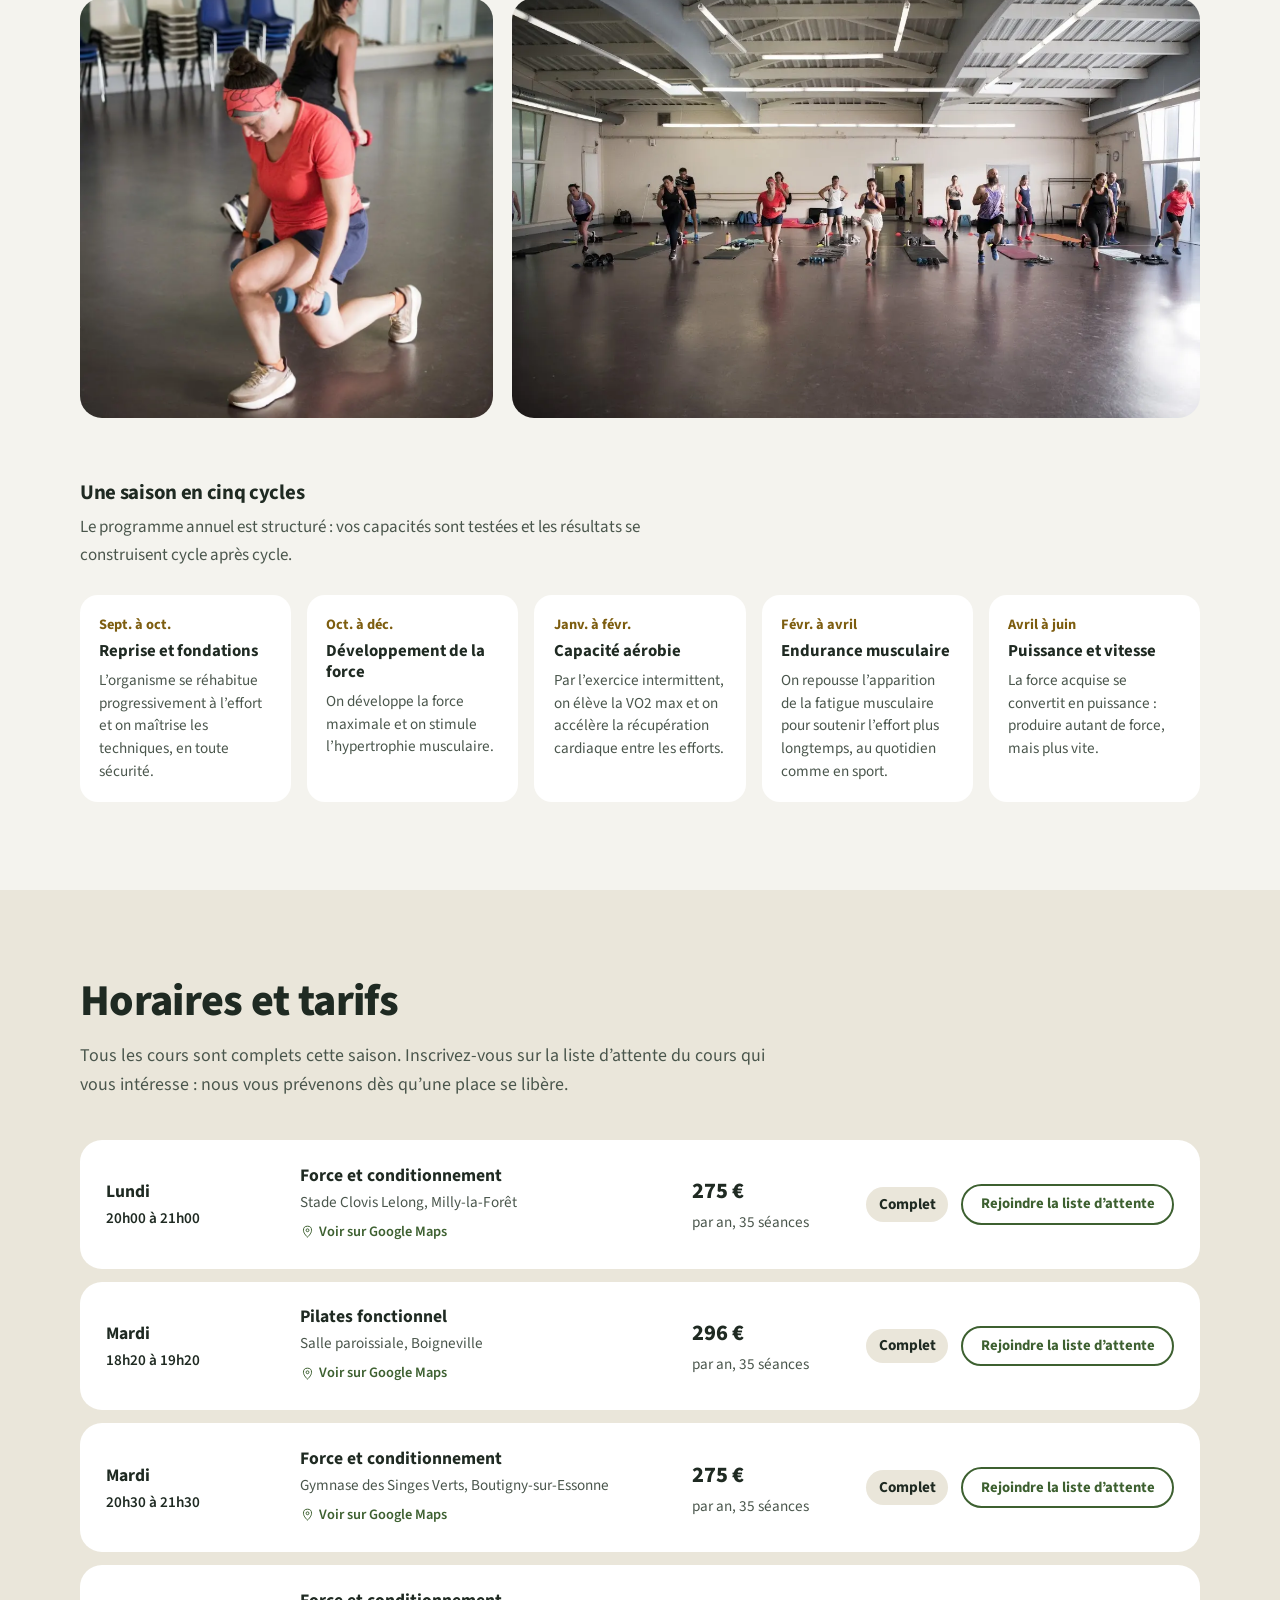
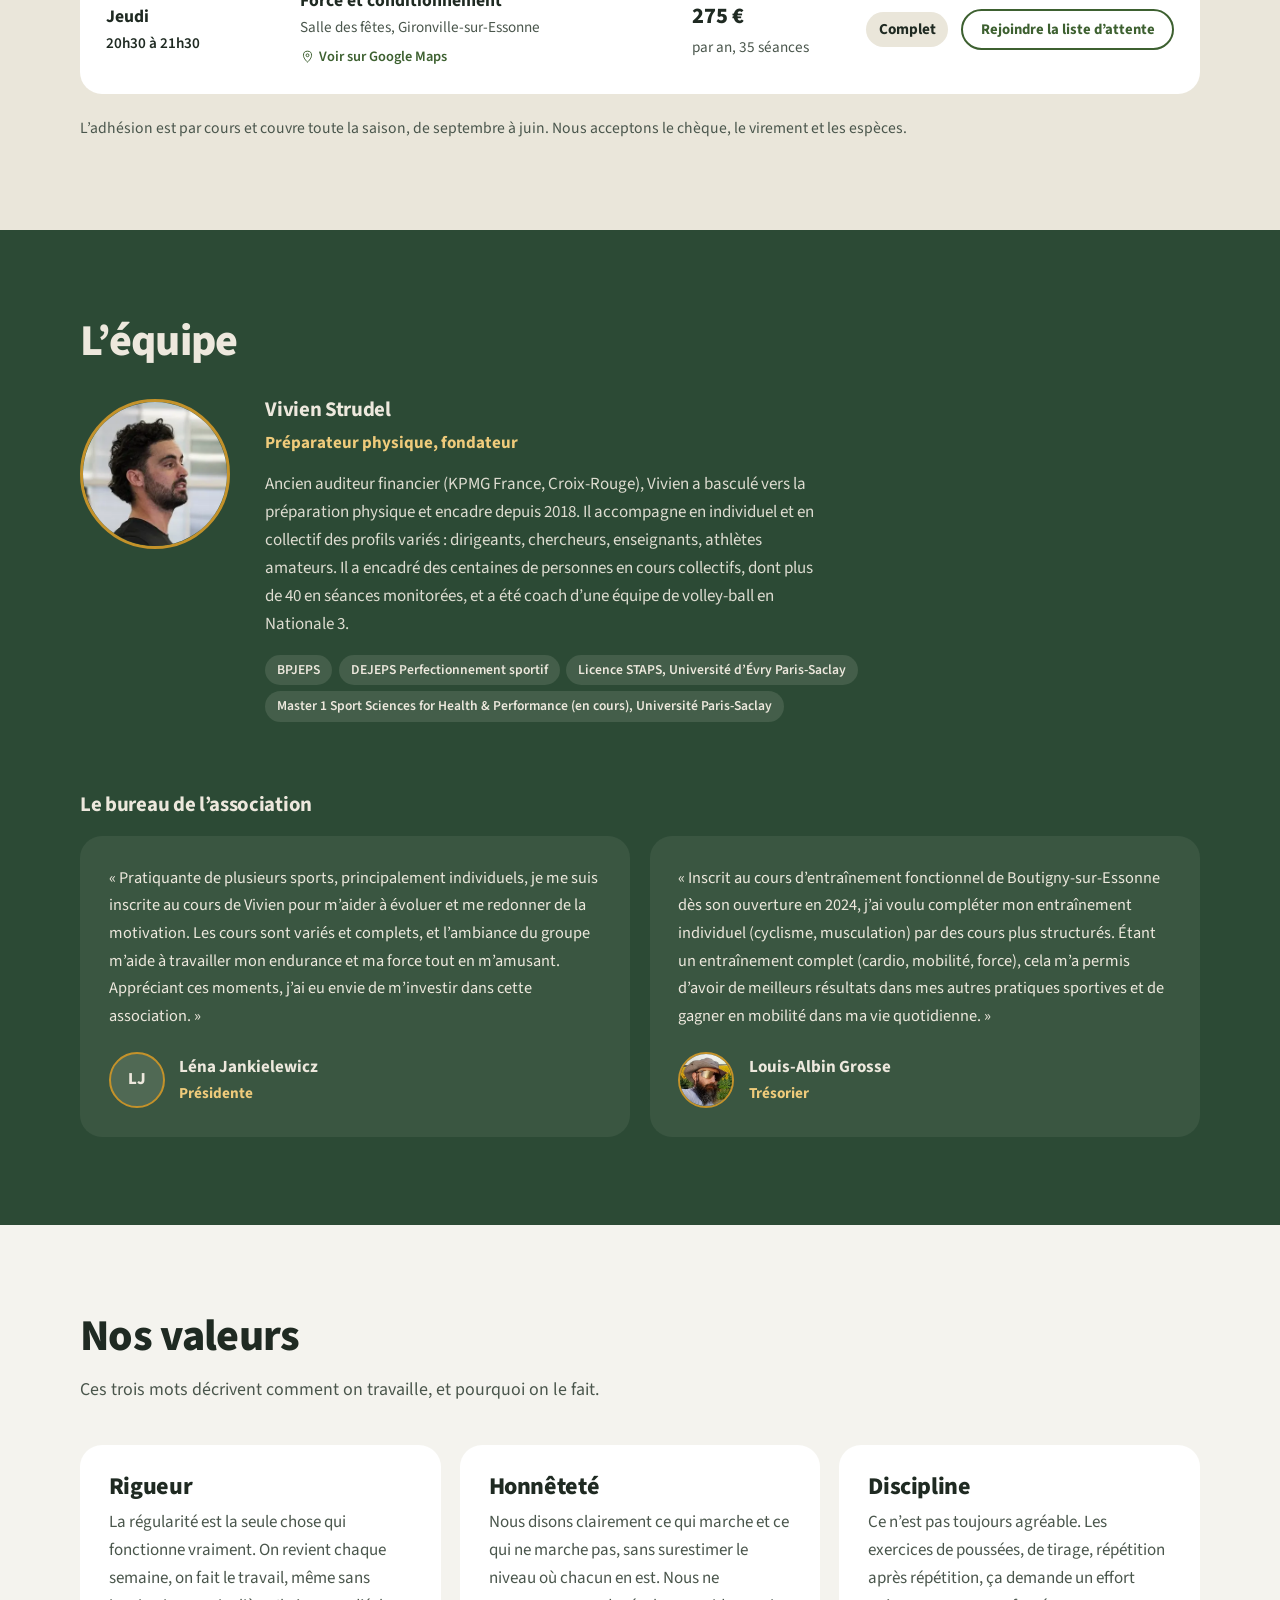
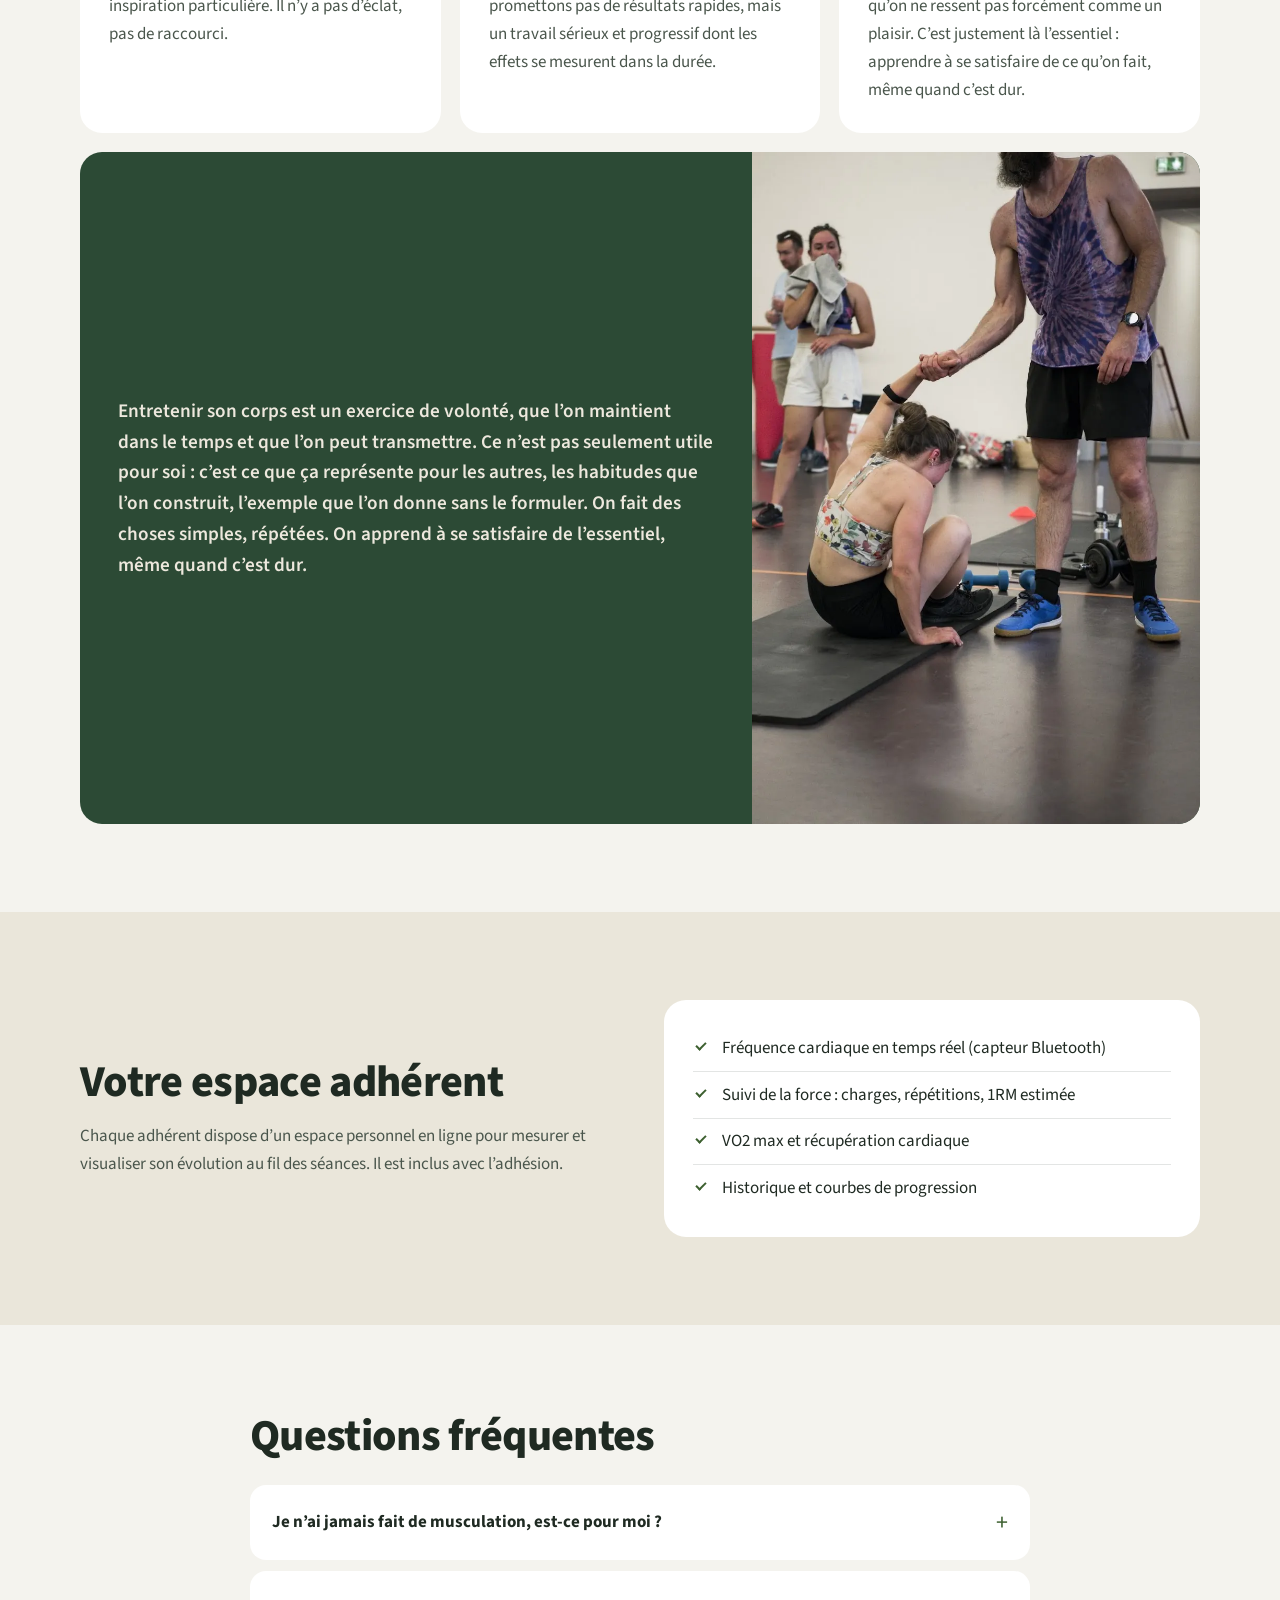
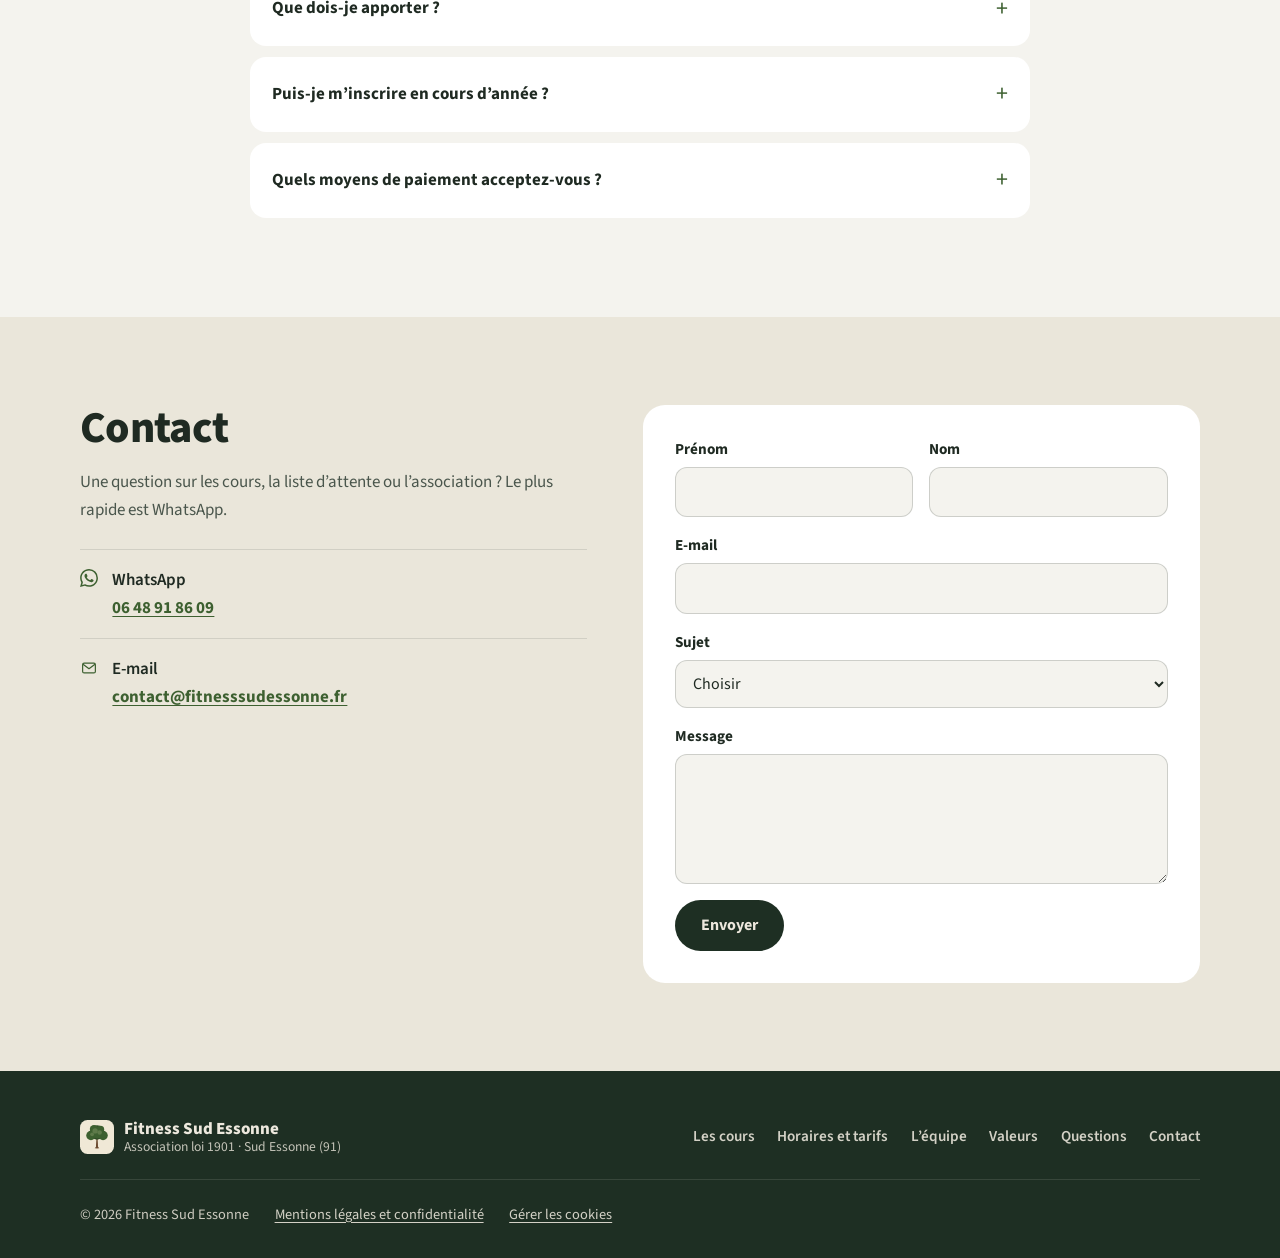
==== commit a9ea723d: "contenu: vocabulaire de la physiologie de l'effort à la place des termes fitness Co-Authored-By: Cla" ====
--- a/index.html
+++ b/index.html
@@ -96,7 +96,7 @@
       <p class="hero-kicker">Cours collectifs d’</p>
       <h1>Entraînement fonctionnel</h1>
       <p class="hero-lead">Redécouvrez votre force, retrouvez une plus grande liberté physique.</p>
-      <p class="hero-sub">Force, cardio et mobilité en petits groupes, dans le sud de l’Essonne, avec un préparateur physique diplômé d’État.</p>
+      <p class="hero-sub">Force, endurance et mobilité en petits groupes, dans le sud de l’Essonne, avec un préparateur physique diplômé d’État.</p>
       <div class="hero-status">
         <span class="dot" aria-hidden="true"></span>
         Tous les cours sont complets cette saison
@@ -134,14 +134,14 @@
     <div class="courses">
       <article class="course">
         <h3>Force et conditionnement</h3>
-        <p>Des mouvements de force fondamentaux, puis des formats cardio structurés pour développer l’endurance, la puissance et la récupération.</p>
-        <div class="tags"><span>Squat</span><span>Soulevé de terre</span><span>Développé couché</span><span>Tirage</span><span>HIIT</span><span>EMOM</span><span>AMRAP</span></div>
+        <p>Des mouvements polyarticulaires de force, puis un travail métabolique structuré pour développer la capacité aérobie, la puissance et la récupération cardiaque.</p>
+        <div class="tags"><span>Squat</span><span>Soulevé de terre</span><span>Développé couché</span><span>Tirage</span><span>Exercice intermittent</span><span>Puissance aérobie</span><span>Endurance de force</span></div>
         <p class="course-where">Milly-la-Forêt, Boutigny-sur-Essonne et Gironville-sur-Essonne</p>
       </article>
       <article class="course">
         <h3>Pilates fonctionnel</h3>
-        <p>Un cours centré sur le renforcement profond, la mobilité et le contrôle du mouvement, avec le même encadrement.</p>
-        <div class="tags"><span>Gainage</span><span>Mobilité</span><span>Posture</span><span>Respiration</span></div>
+        <p>Un cours centré sur les muscles stabilisateurs profonds, la mobilité articulaire et le contrôle moteur, avec le même encadrement.</p>
+        <div class="tags"><span>Stabilité du tronc</span><span>Mobilité articulaire</span><span>Contrôle moteur</span><span>Posture</span><span>Respiration</span></div>
         <p class="course-where">Boigneville</p>
       </article>
     </div>
@@ -155,11 +155,11 @@
       <h3>Une saison en cinq cycles</h3>
       <p class="season-lead">Le programme annuel est structuré : vos capacités sont testées et les résultats se construisent cycle après cycle.</p>
       <ol class="cycles">
-        <li><span class="when">Sept. à oct.</span><strong>Reprise et fondations</strong><span>On reconstruit une base solide et on maîtrise les techniques, en toute sécurité.</span></li>
-        <li><span class="when">Oct. à déc.</span><strong>Développement de la force</strong><span>On augmente la force maximale et on construit une masse musculaire de qualité.</span></li>
-        <li><span class="when">Janv. à févr.</span><strong>Cardio et haute intensité</strong><span>On relance le métabolisme et on améliore le souffle pour bien commencer l’année.</span></li>
-        <li><span class="when">Févr. à avril</span><strong>Endurance musculaire</strong><span>Les muscles apprennent à soutenir l’effort plus longtemps, au quotidien comme en sport.</span></li>
-        <li><span class="when">Avril à juin</span><strong>Puissance et intensité</strong><span>La force se transforme en explosivité et la condition physique s’affine pour l’été.</span></li>
+        <li><span class="when">Sept. à oct.</span><strong>Reprise et fondations</strong><span>L’organisme se réhabitue progressivement à l’effort et on maîtrise les techniques, en toute sécurité.</span></li>
+        <li><span class="when">Oct. à déc.</span><strong>Développement de la force</strong><span>On développe la force maximale et on stimule l’hypertrophie musculaire.</span></li>
+        <li><span class="when">Janv. à févr.</span><strong>Capacité aérobie</strong><span>Par l’exercice intermittent, on élève la VO2 max et on accélère la récupération cardiaque entre les efforts.</span></li>
+        <li><span class="when">Févr. à avril</span><strong>Endurance musculaire</strong><span>On repousse l’apparition de la fatigue musculaire pour soutenir l’effort plus longtemps, au quotidien comme en sport.</span></li>
+        <li><span class="when">Avril à juin</span><strong>Puissance et vitesse</strong><span>La force acquise se convertit en puissance : produire autant de force, mais plus vite.</span></li>
       </ol>
     </div>
   </div>
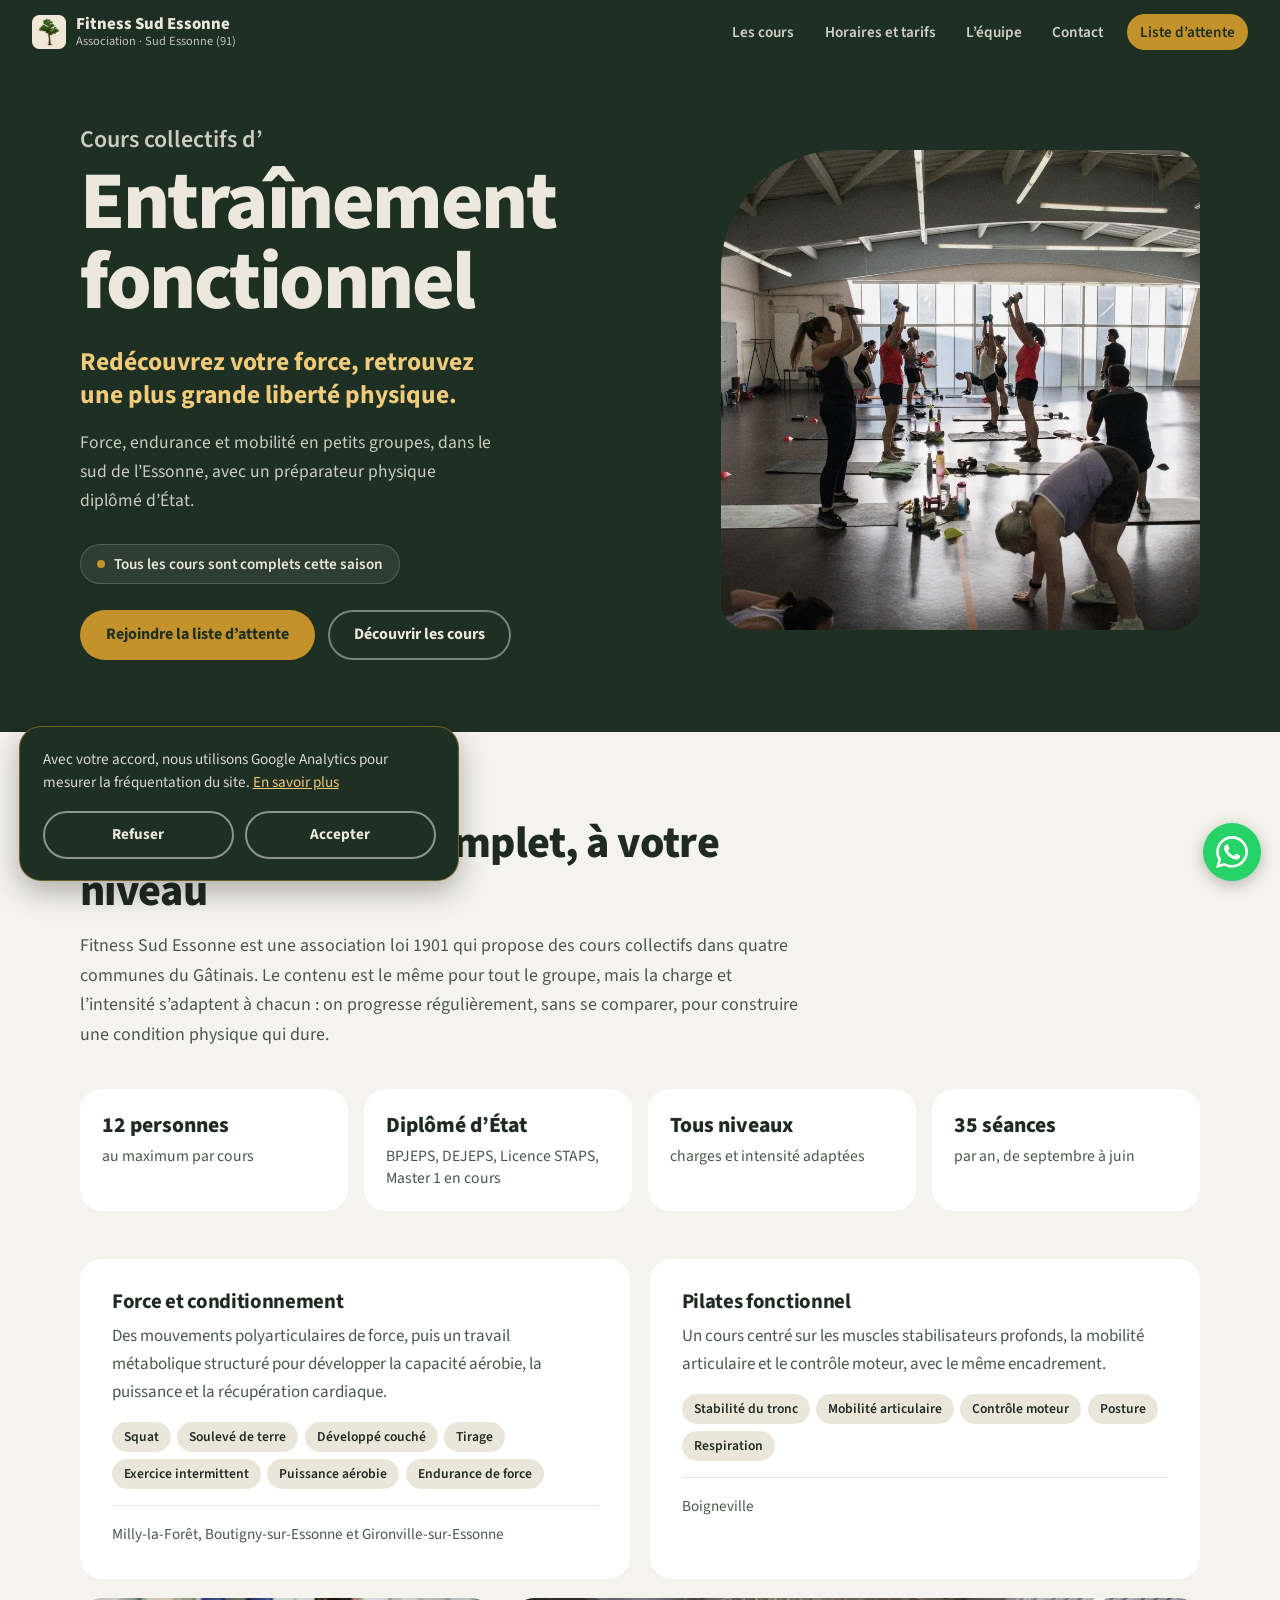
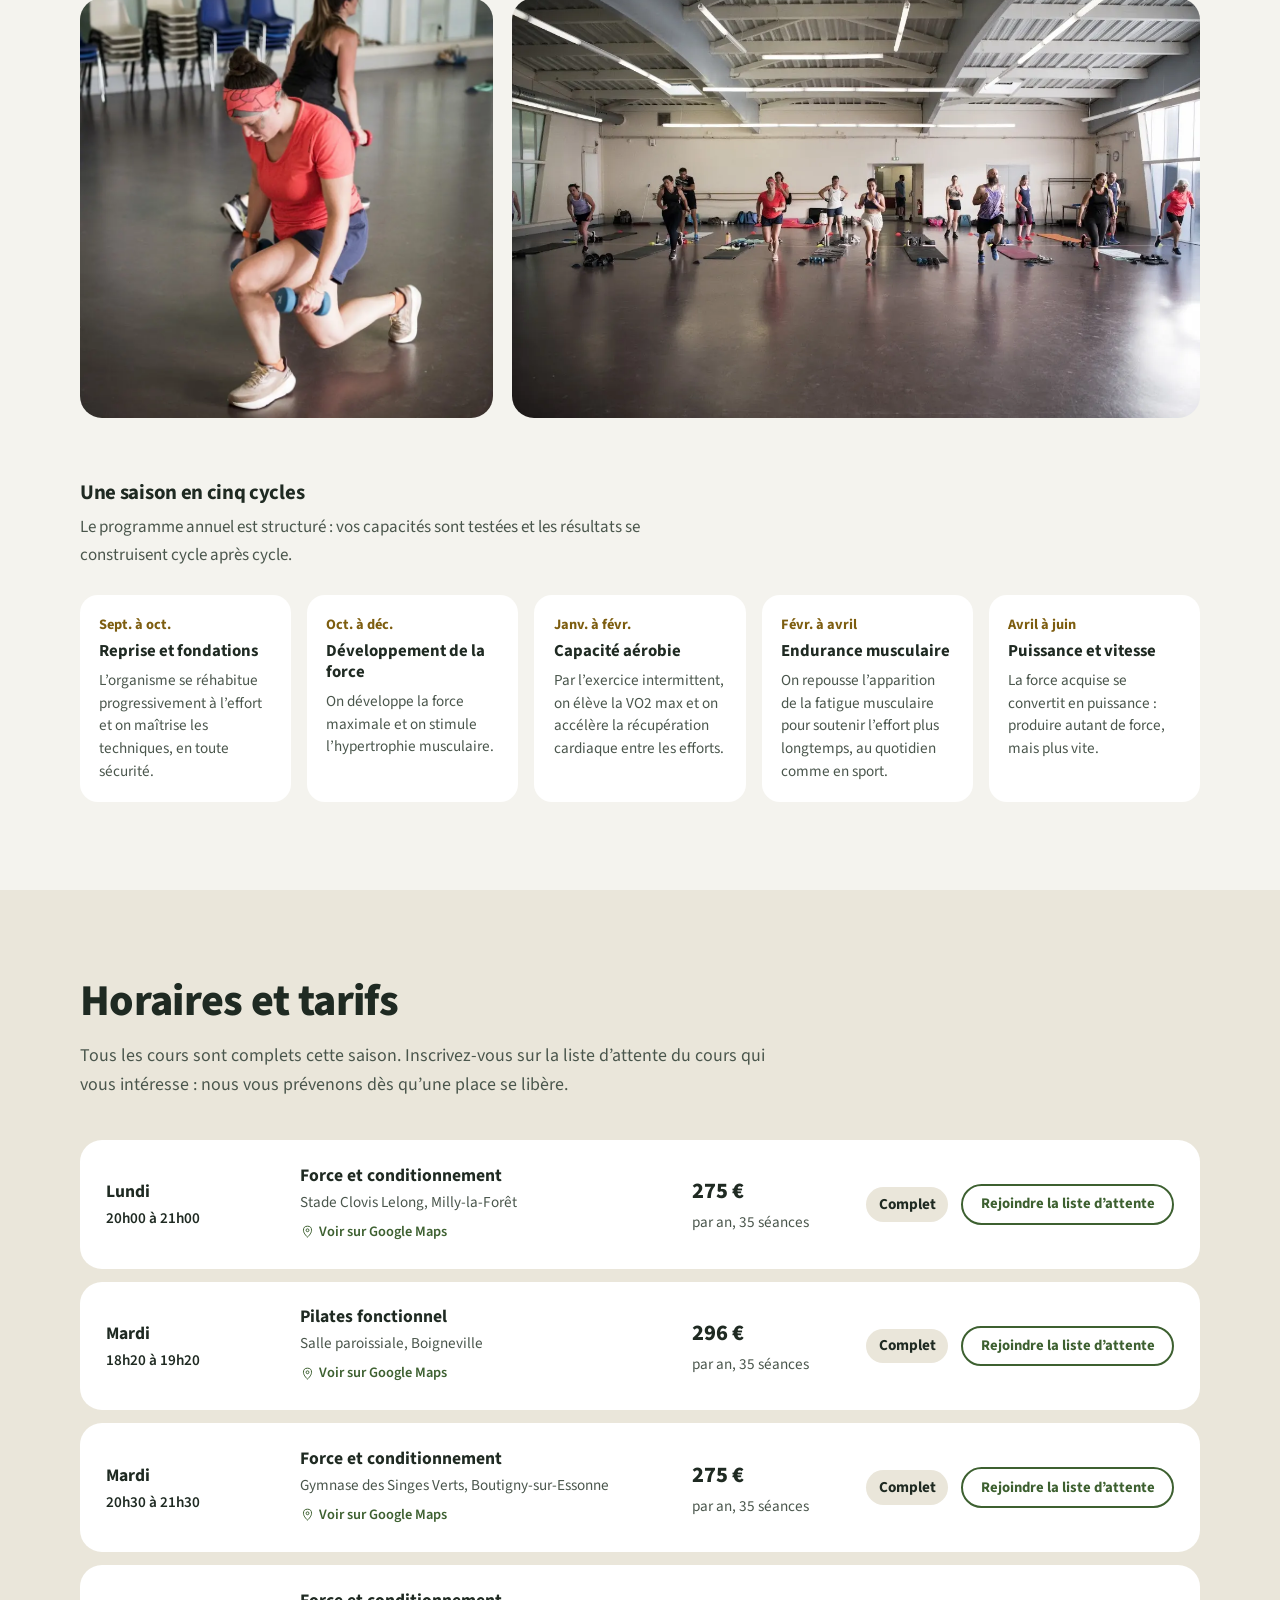
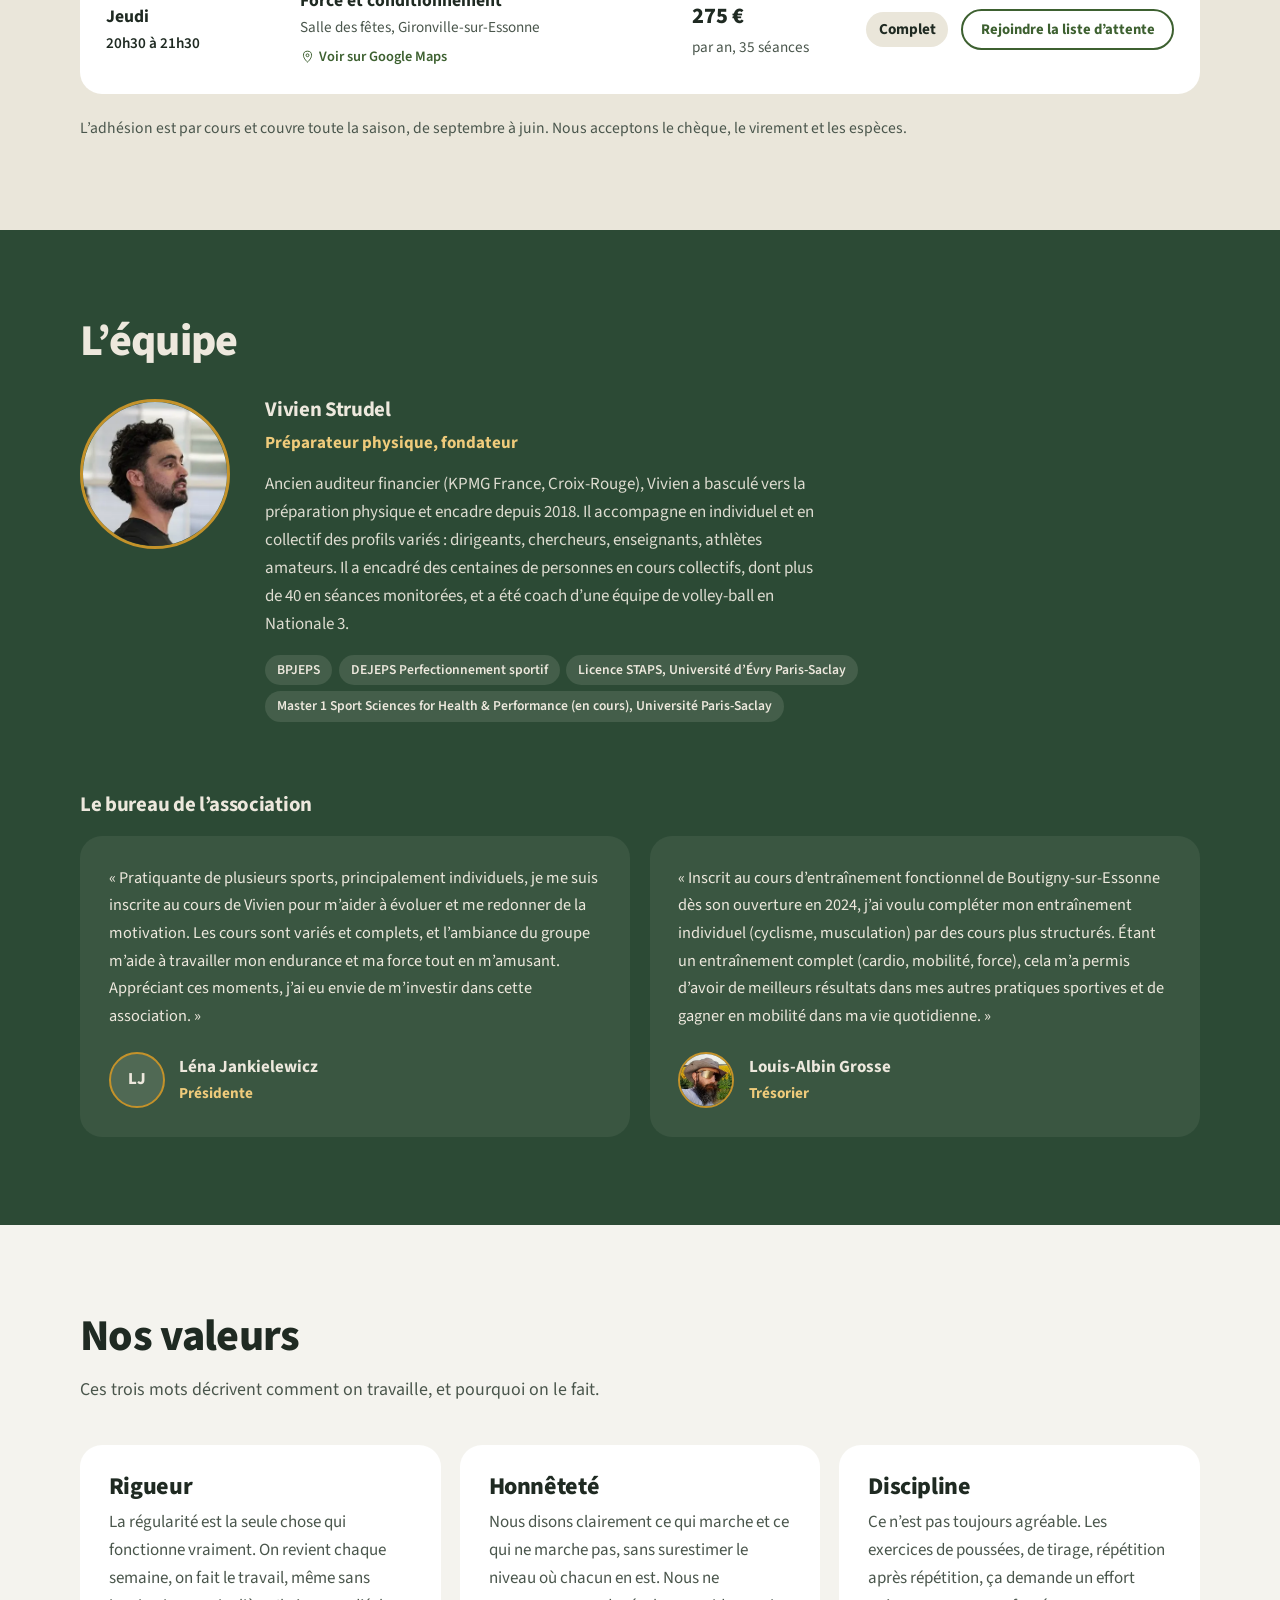
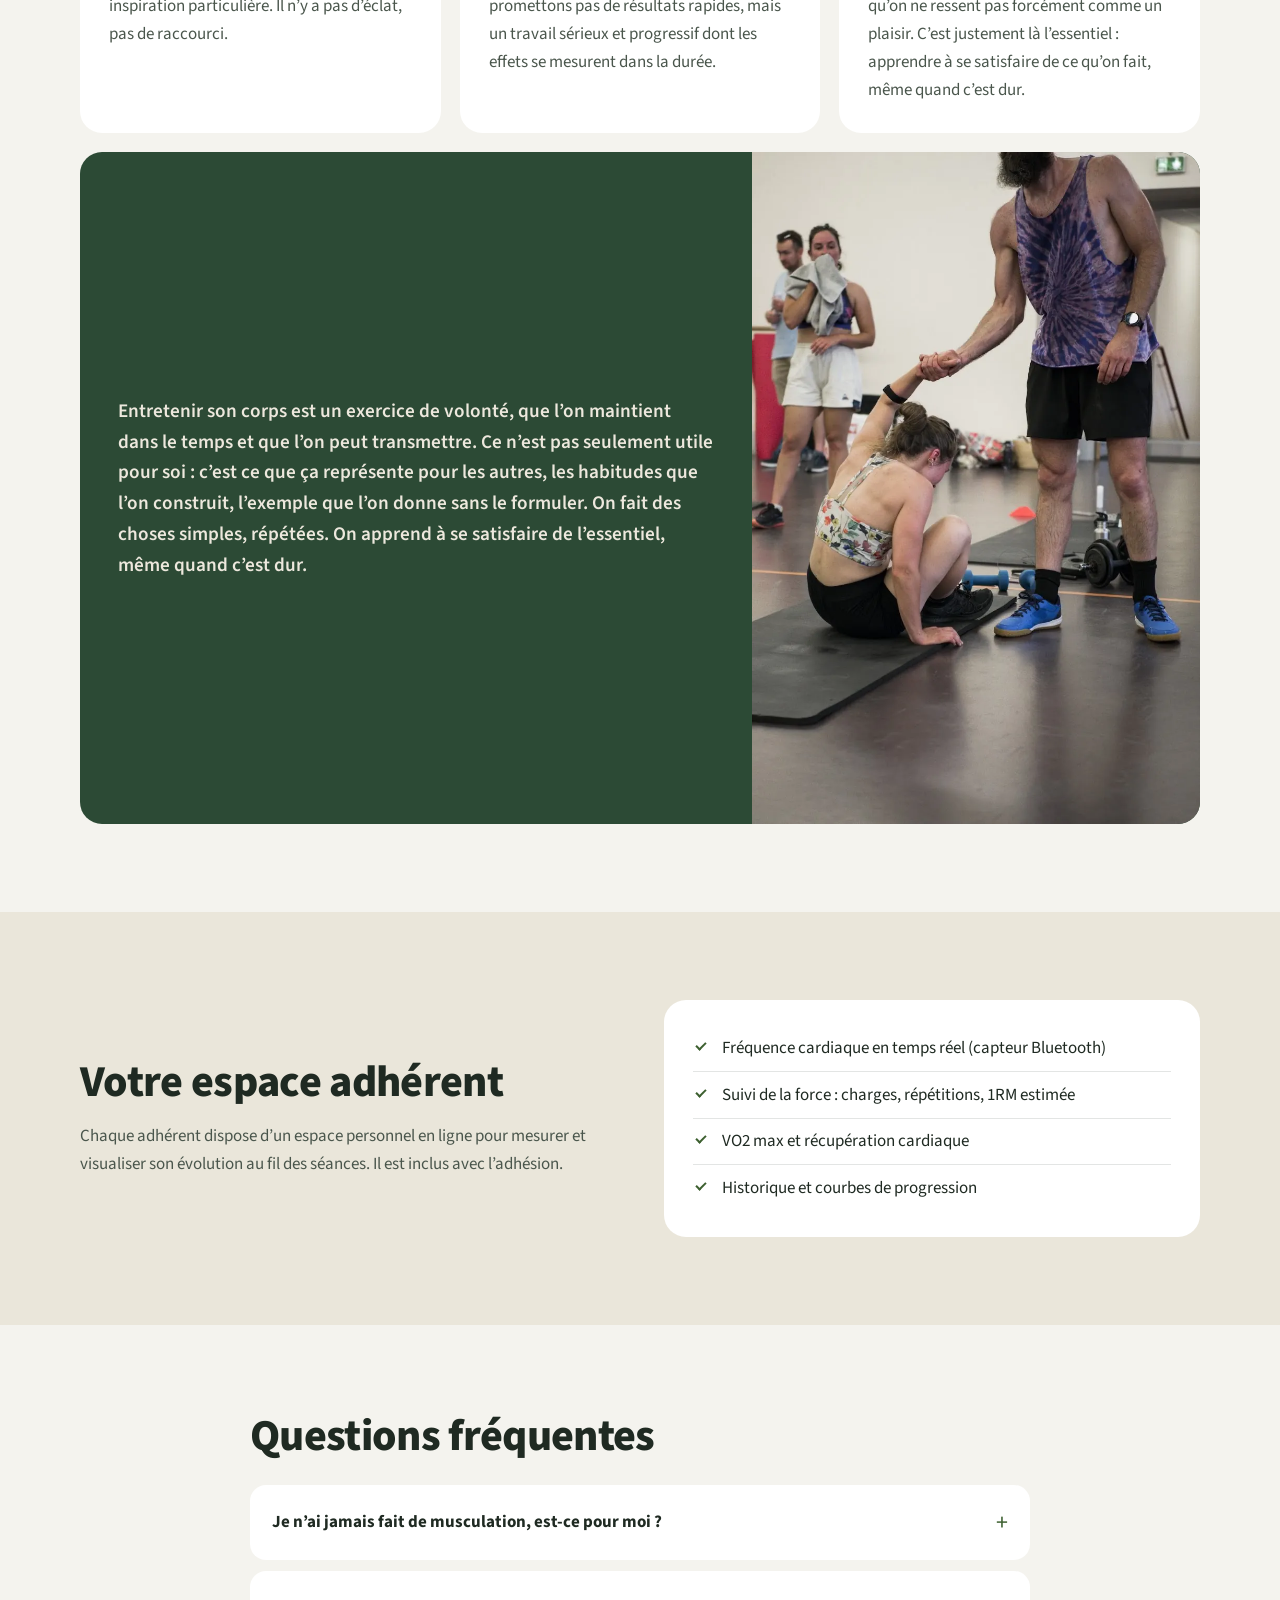
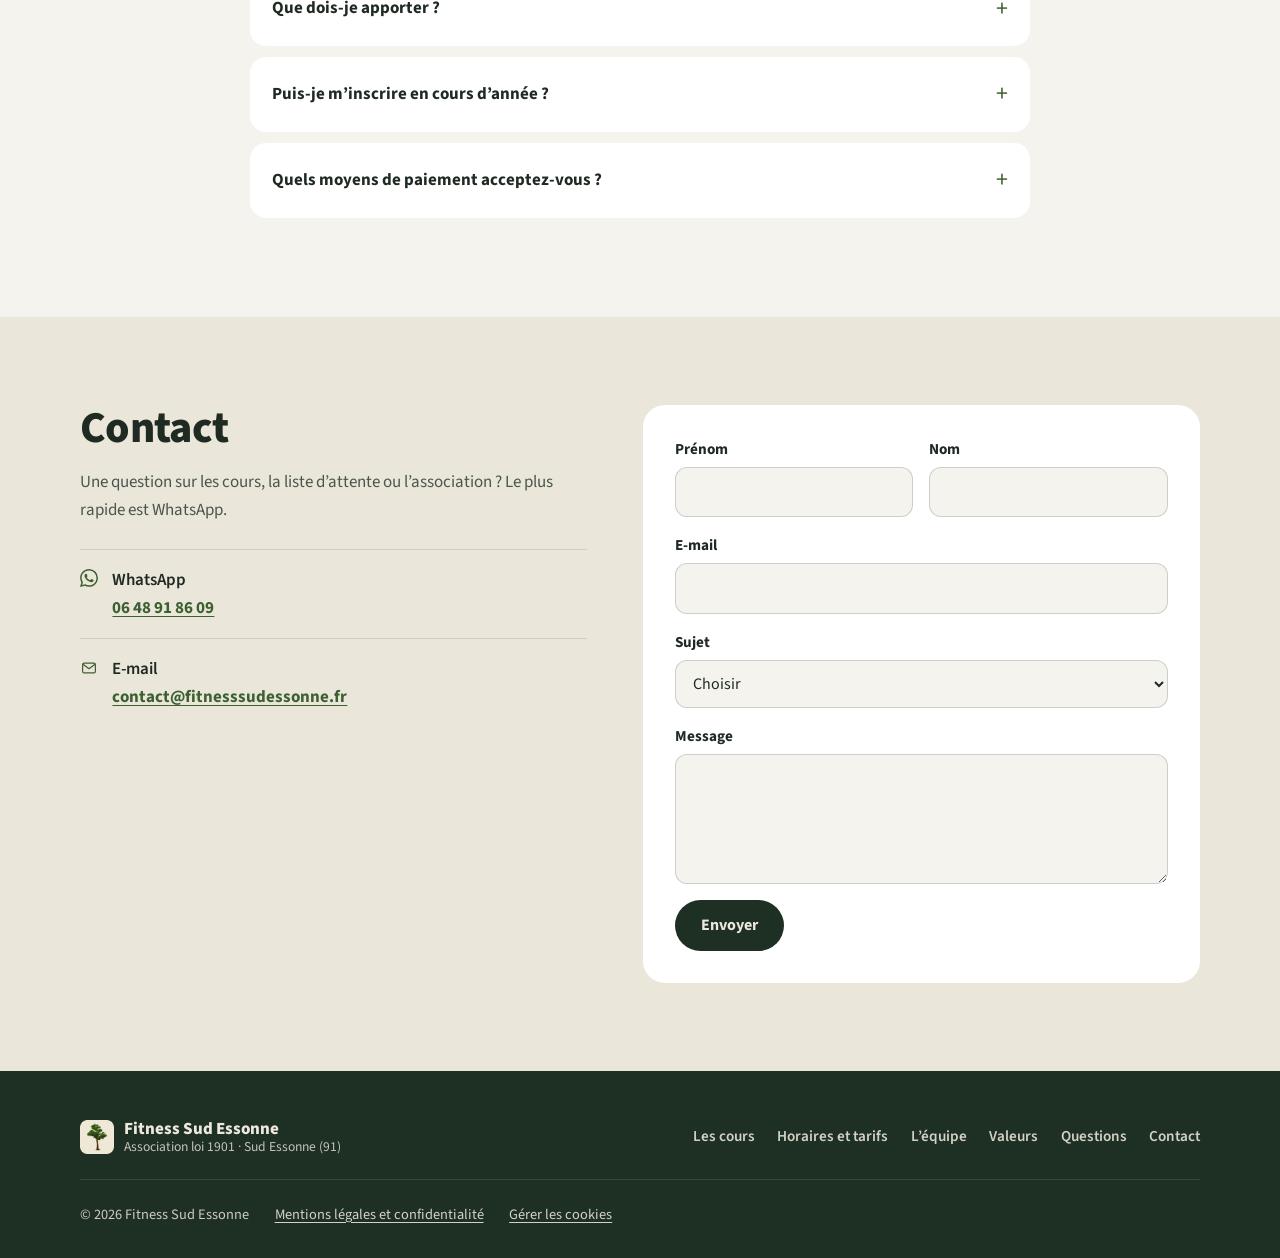
==== commit 941b8f5e: "feat: favicon et icônes tirés du logo officiel de l'association L'arbre du logo remplace l'arbre des" ====
--- a/index.html
+++ b/index.html
@@ -9,9 +9,9 @@
   <link rel="canonical" href="https://www.fitnesssudessonne.fr/">
 
   <!-- Favicon (arbre du logo) -->
-  <link rel="icon" href="favicon.ico" sizes="32x32">
-  <link rel="icon" href="assets/icone-arbre.svg" type="image/svg+xml">
-  <link rel="apple-touch-icon" href="assets/apple-touch-icon.png?v=2">
+  <link rel="icon" href="favicon.ico?v=3" sizes="48x48">
+  <link rel="icon" href="assets/icone-192.png?v=3" type="image/png" sizes="192x192">
+  <link rel="apple-touch-icon" href="assets/apple-touch-icon.png?v=3">
 
   <!-- Partage réseaux sociaux -->
   <meta property="og:type" content="website">
@@ -75,7 +75,7 @@
 
 <nav id="mainNav" aria-label="Navigation principale">
   <a class="brand" href="#top">
-    <img src="assets/icone-arbre.svg" alt="" width="34" height="34">
+    <img src="assets/icone-arbre.png" alt="" width="34" height="34">
     <span>Fitness Sud Essonne<small>Association · Sud Essonne (91)</small></span>
   </a>
   <ul class="nav-links" id="navLinks">
@@ -345,7 +345,7 @@
 <footer>
   <div class="inner footer">
     <div class="footer-brand">
-      <img src="assets/icone-arbre.svg" alt="" width="34" height="34">
+      <img src="assets/icone-arbre.png" alt="" width="34" height="34">
       <span>Fitness Sud Essonne<small>Association loi 1901 · Sud Essonne (91)</small></span>
     </div>
     <nav class="footer-nav" aria-label="Navigation pied de page">
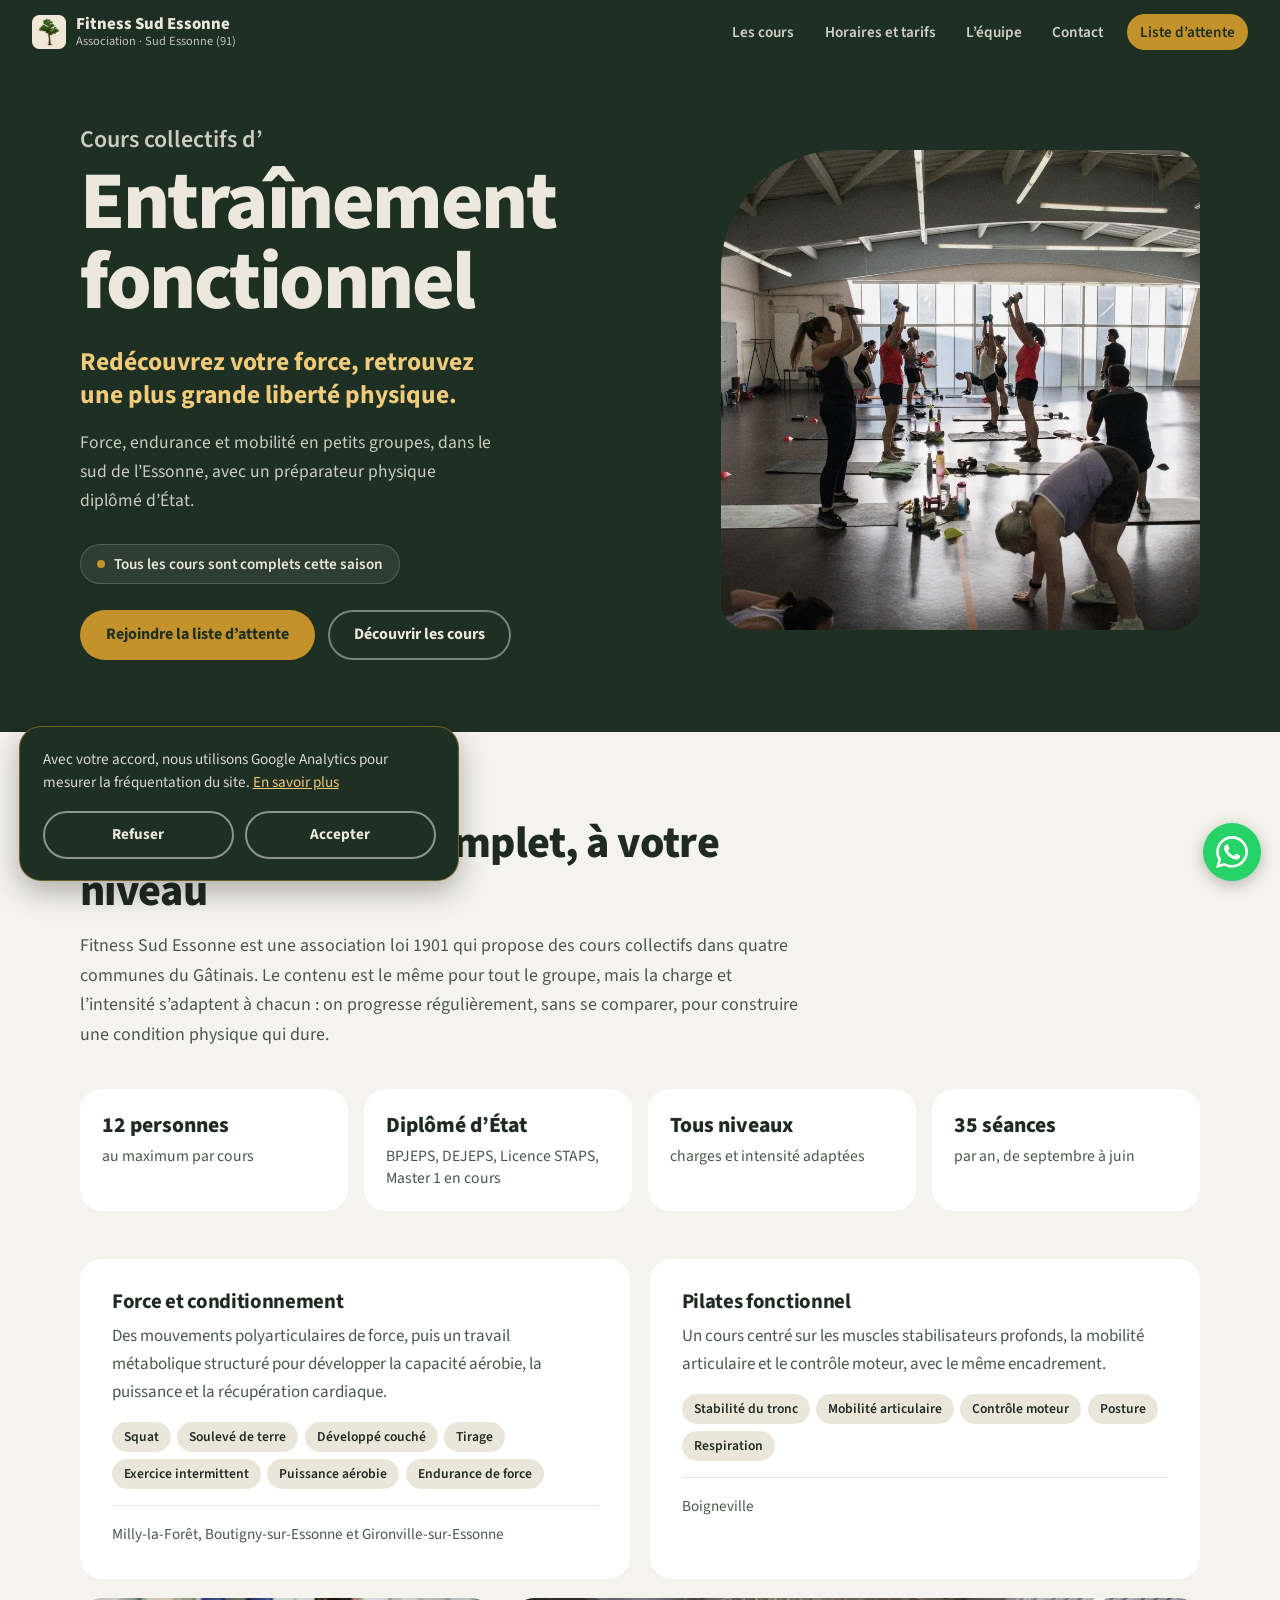
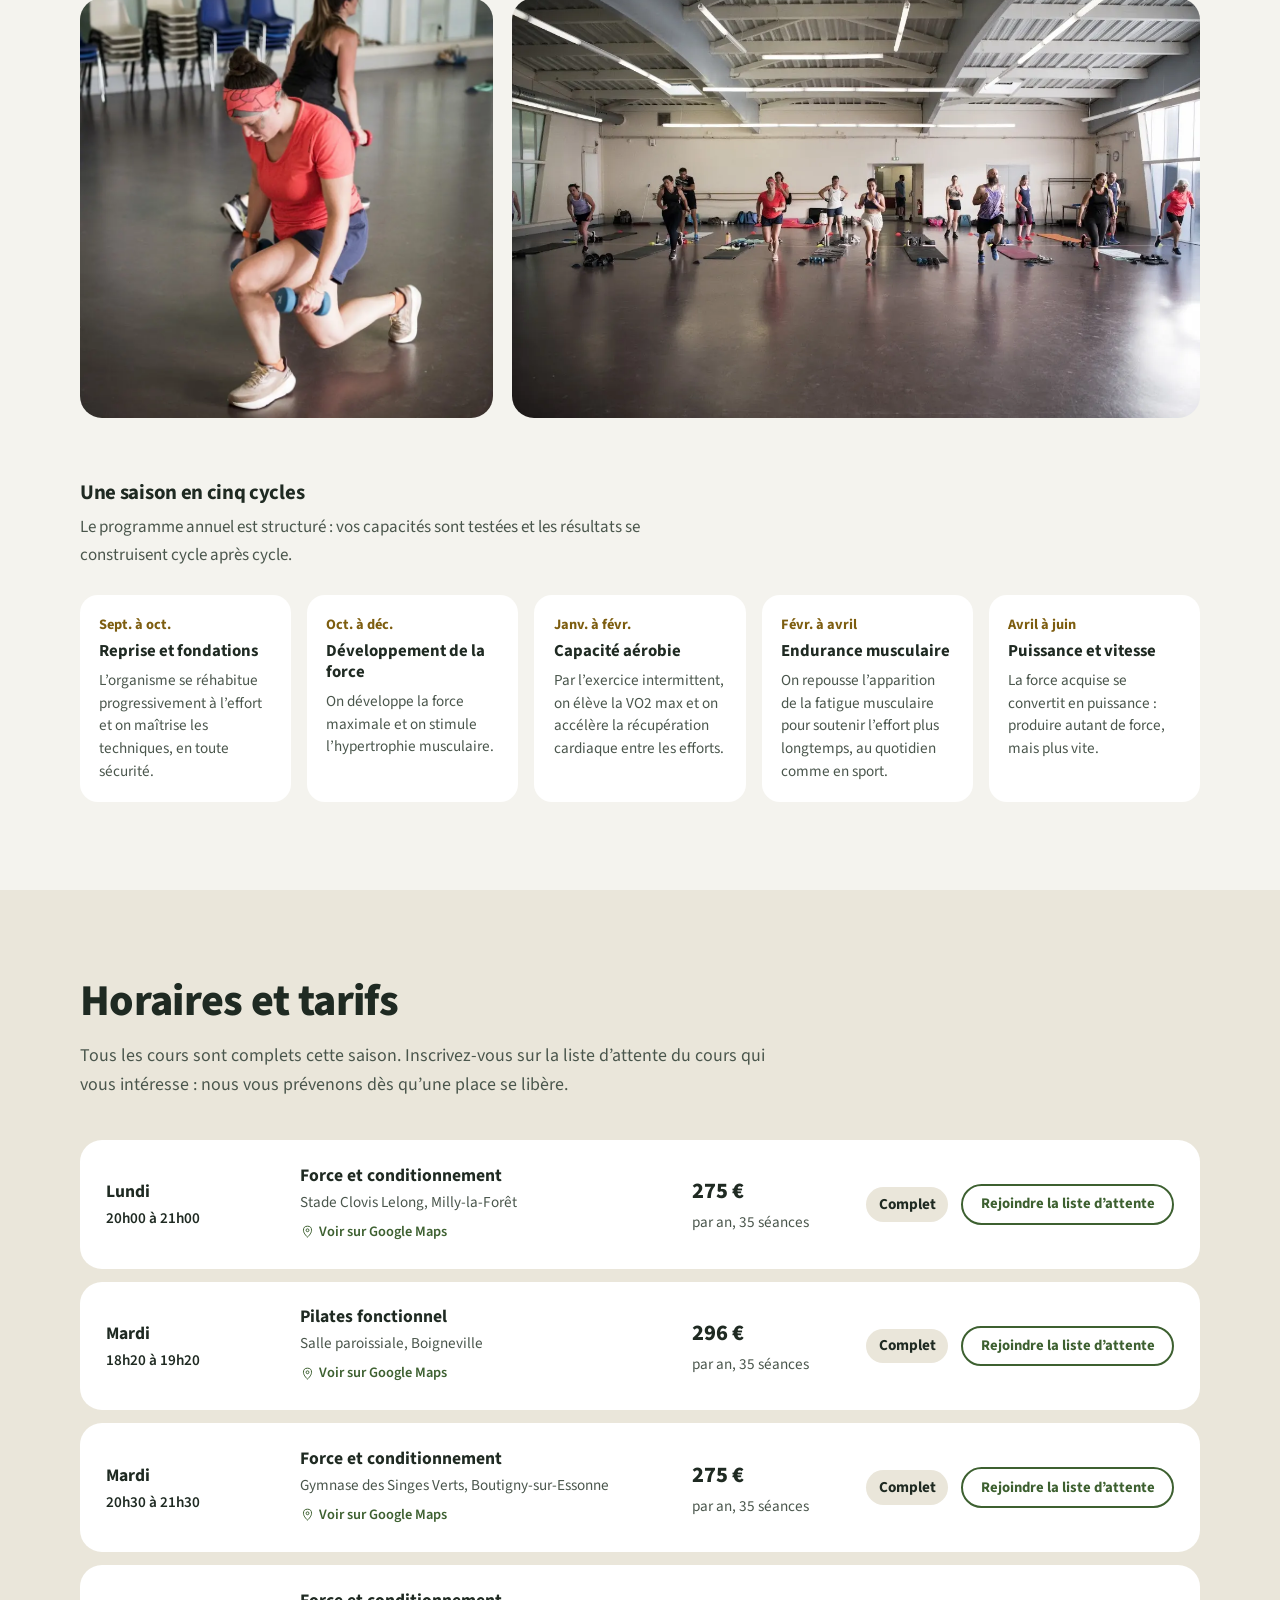
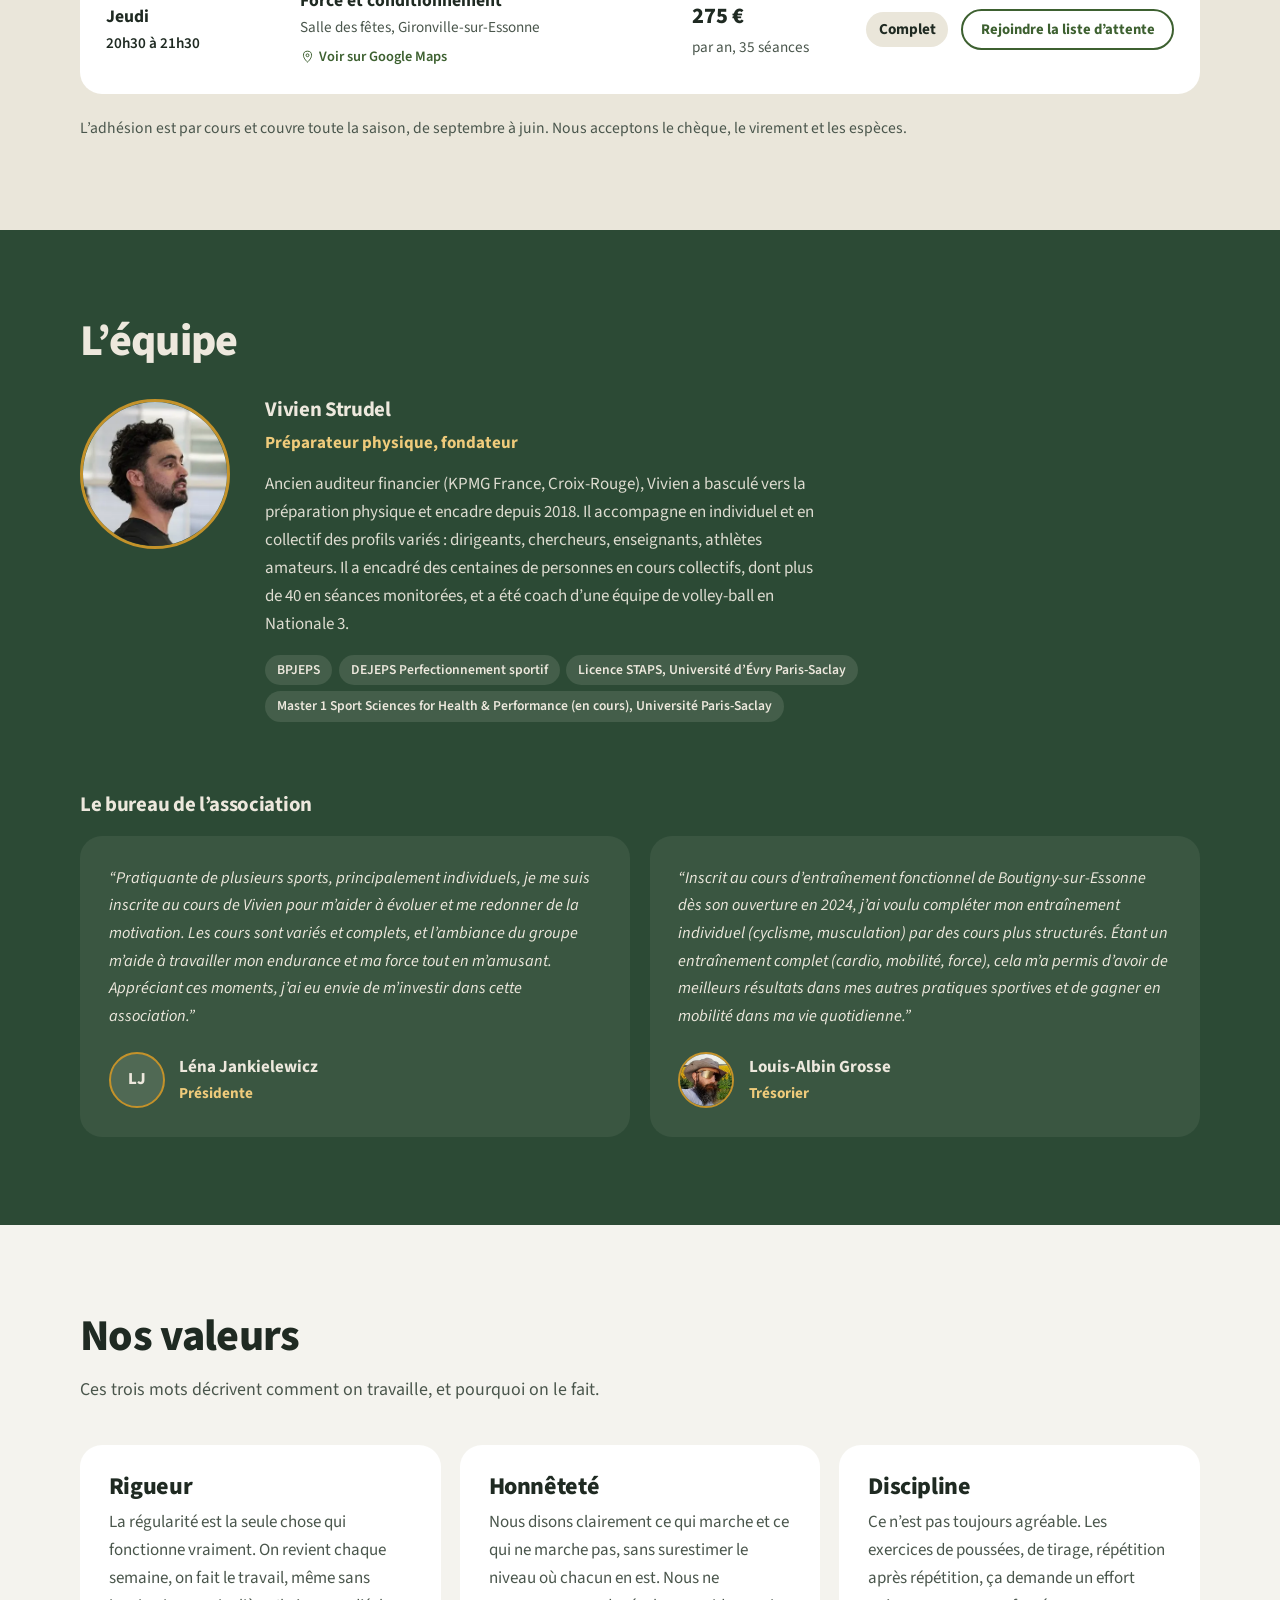
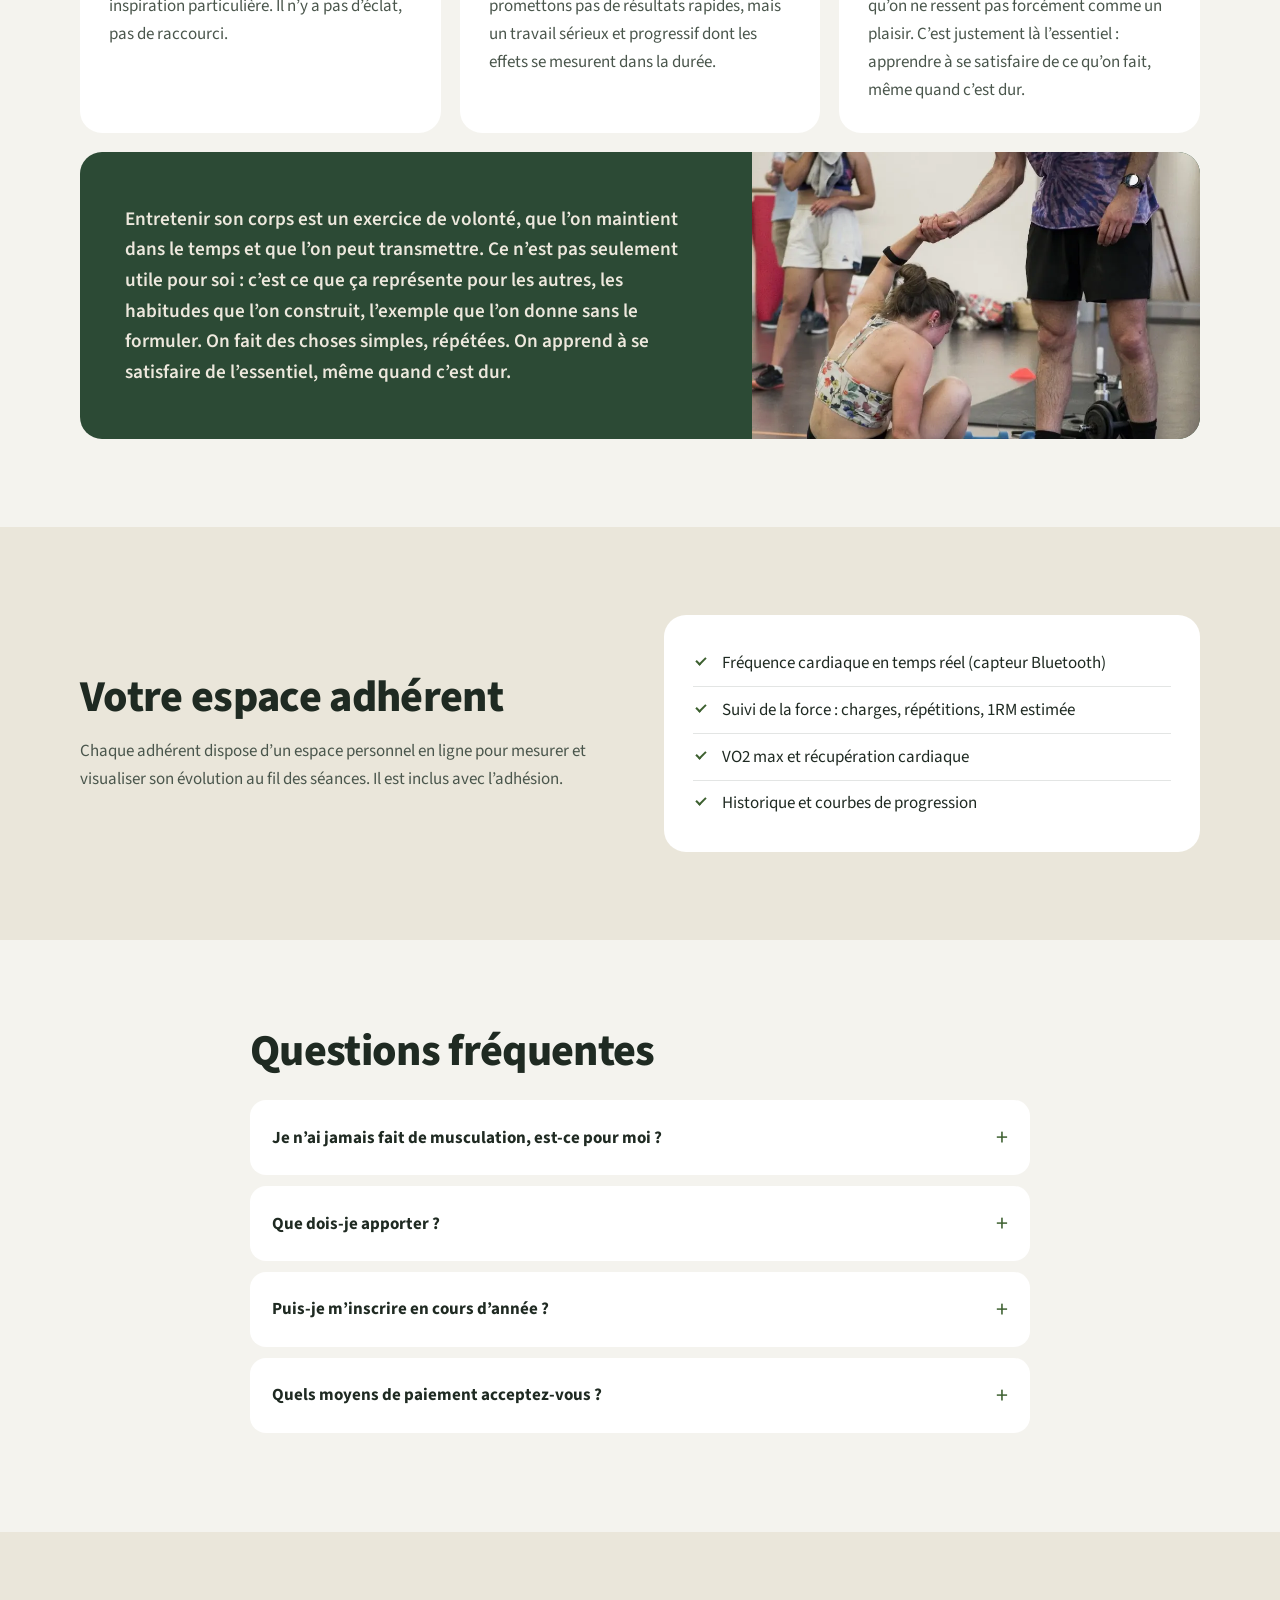
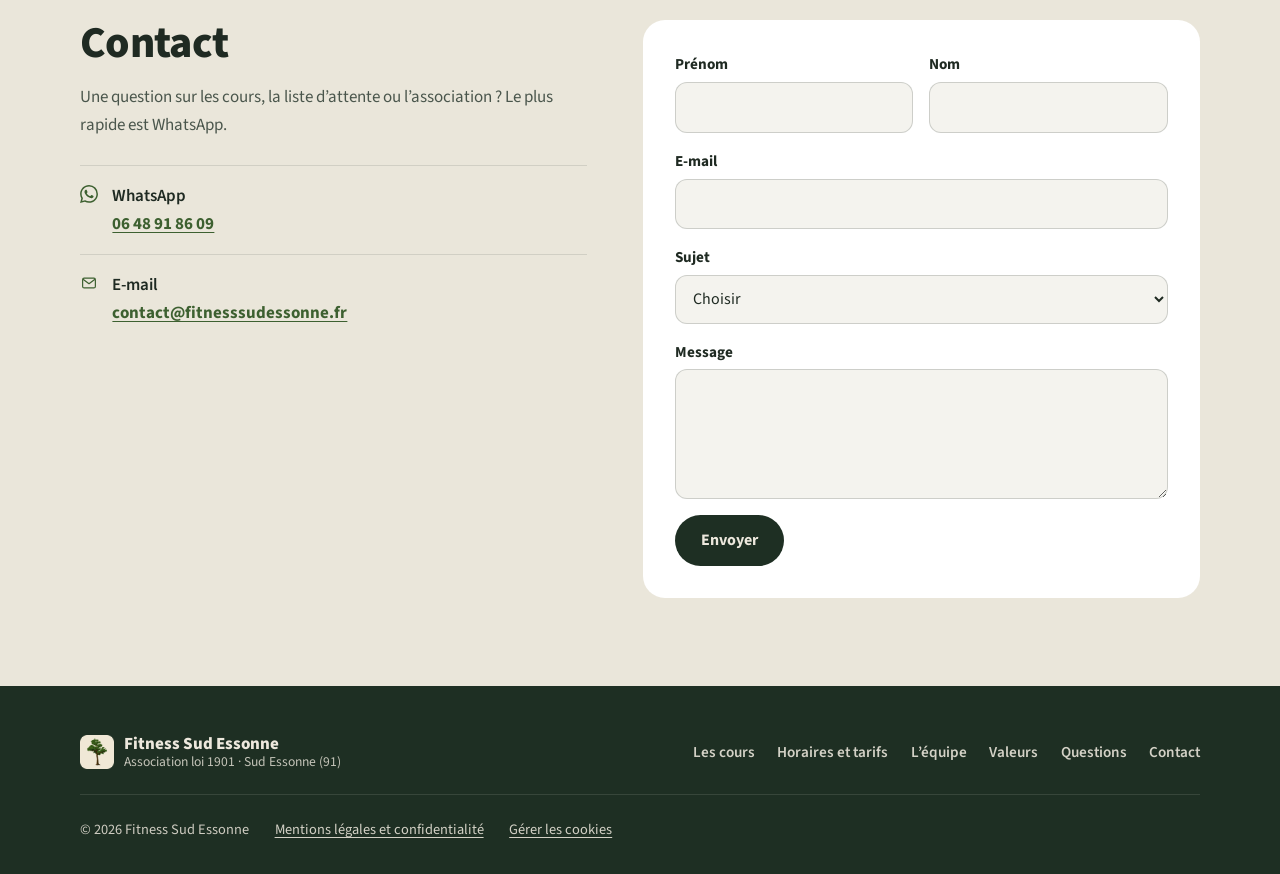
==== commit f806adc5: "style: citations en italique entre guillemets, photo du manifeste recadrée sur le texte La photo sui" ====
--- a/index.html
+++ b/index.html
@@ -219,14 +219,14 @@
     <h3 class="bureau-title">Le bureau de l’association</h3>
     <div class="bureau">
       <figure class="quote">
-        <blockquote><p>« Pratiquante de plusieurs sports, principalement individuels, je me suis inscrite au cours de Vivien pour m’aider à évoluer et me redonner de la motivation. Les cours sont variés et complets, et l’ambiance du groupe m’aide à travailler mon endurance et ma force tout en m’amusant. Appréciant ces moments, j’ai eu envie de m’investir dans cette association. »</p></blockquote>
+        <blockquote><p>“Pratiquante de plusieurs sports, principalement individuels, je me suis inscrite au cours de Vivien pour m’aider à évoluer et me redonner de la motivation. Les cours sont variés et complets, et l’ambiance du groupe m’aide à travailler mon endurance et ma force tout en m’amusant. Appréciant ces moments, j’ai eu envie de m’investir dans cette association.”</p></blockquote>
         <figcaption>
           <span class="avatar avatar-init" aria-hidden="true">LJ</span>
           <span><strong>Léna Jankielewicz</strong><span class="role">Présidente</span></span>
         </figcaption>
       </figure>
       <figure class="quote">
-        <blockquote><p>« Inscrit au cours d’entraînement fonctionnel de Boutigny-sur-Essonne dès son ouverture en 2024, j’ai voulu compléter mon entraînement individuel (cyclisme, musculation) par des cours plus structurés. Étant un entraînement complet (cardio, mobilité, force), cela m’a permis d’avoir de meilleurs résultats dans mes autres pratiques sportives et de gagner en mobilité dans ma vie quotidienne. »</p></blockquote>
+        <blockquote><p>“Inscrit au cours d’entraînement fonctionnel de Boutigny-sur-Essonne dès son ouverture en 2024, j’ai voulu compléter mon entraînement individuel (cyclisme, musculation) par des cours plus structurés. Étant un entraînement complet (cardio, mobilité, force), cela m’a permis d’avoir de meilleurs résultats dans mes autres pratiques sportives et de gagner en mobilité dans ma vie quotidienne.”</p></blockquote>
         <figcaption>
           <picture><source srcset="assets/louis-albin.webp" type="image/webp"><img class="avatar" src="assets/louis-albin.jpg" alt="" width="320" height="320" loading="lazy"></picture>
           <span><strong>Louis-Albin Grosse</strong><span class="role">Trésorier</span></span>
--- a/styles.css
+++ b/styles.css
@@ -14,6 +14,9 @@
   src: url('assets/fonts/source-sans-3-latin.woff2') format('woff2');
   unicode-range: U+0000-00FF, U+0131, U+0152-0153, U+02BB-02BC, U+02C6, U+02DA, U+02DC, U+0304, U+0308, U+0329, U+2000-206F, U+20AC, U+2122, U+2191, U+2193, U+2212, U+2215, U+FEFF, U+FFFD; }
 
+@font-face { font-family: 'Source Sans 3'; font-style: italic; font-weight: 400 500; font-display: swap;
+  src: url('assets/fonts/source-sans-3-italic-latin.woff2') format('woff2');
+  unicode-range: U+0000-00FF, U+0131, U+0152-0153, U+02BB-02BC, U+02C6, U+02DA, U+02DC, U+0304, U+0308, U+0329, U+2000-206F, U+20AC, U+2122, U+2191, U+2193, U+2212, U+2215, U+FEFF, U+FFFD; }
 :root {
   --pin:        #1E2F23; /* vert pinède profond : haut de page, pied de page */
   --vert:       #2C4A35; /* vert des flyers : blocs et section équipe */
@@ -212,7 +215,7 @@
 .bureau-title { margin: 3.5rem 0 1.2rem; }
 .bureau { display: grid; grid-template-columns: 1fr 1fr; gap: 1.2rem; align-items: start; }
 .quote { background: rgba(237,232,221,.07); border-radius: var(--rayon); padding: 1.8rem; }
-.quote blockquote p { color: var(--creme); font-size: 1.02rem; line-height: 1.7; }
+.quote blockquote p { color: var(--creme); font-size: 1.02rem; line-height: 1.7; font-style: italic; }
 .quote figcaption { display: flex; align-items: center; gap: .9rem; margin-top: 1.3rem; }
 .quote figcaption strong { display: block; }
 .quote figcaption .role { display: block; margin: 0; font-size: .95rem; }
@@ -230,8 +233,8 @@
   display: grid; grid-template-columns: 1.2fr .8fr; align-items: stretch;
   background: var(--vert); border-radius: var(--rayon); overflow: hidden;
 }
-.manifesto p { color: var(--creme); font-size: 1.2rem; font-weight: 600; line-height: 1.6; padding: 2.4rem; align-self: center; }
-.manifesto img { width: 100%; height: 100%; min-height: 380px; object-fit: cover; object-position: center 42%; }
+.manifesto p { color: var(--creme); font-size: 1.2rem; font-weight: 600; line-height: 1.6; padding: 3.2rem 2.8rem; align-self: center; }
+.manifesto img { width: 100%; height: 0; min-height: 100%; object-fit: cover; object-position: center 36%; }
 
 /* Espace adhérent */
 .app { display: grid; grid-template-columns: 1fr 1fr; gap: 3rem; align-items: center; }
@@ -360,7 +363,7 @@
   .gallery img { height: 280px; }
   .gallery figure:first-child img { height: 380px; }
   .manifesto p { padding: 1.8rem; font-size: 1.1rem; }
-  .manifesto img { min-height: 300px; height: 340px; object-position: center 38%; }
+  .manifesto img { min-height: 0; height: 260px; object-position: center 40%; }
   .coach { grid-template-columns: 1fr; gap: 1.2rem; }
   .coach-photo { width: 120px; height: 120px; }
   .footer { grid-template-columns: 1fr; }
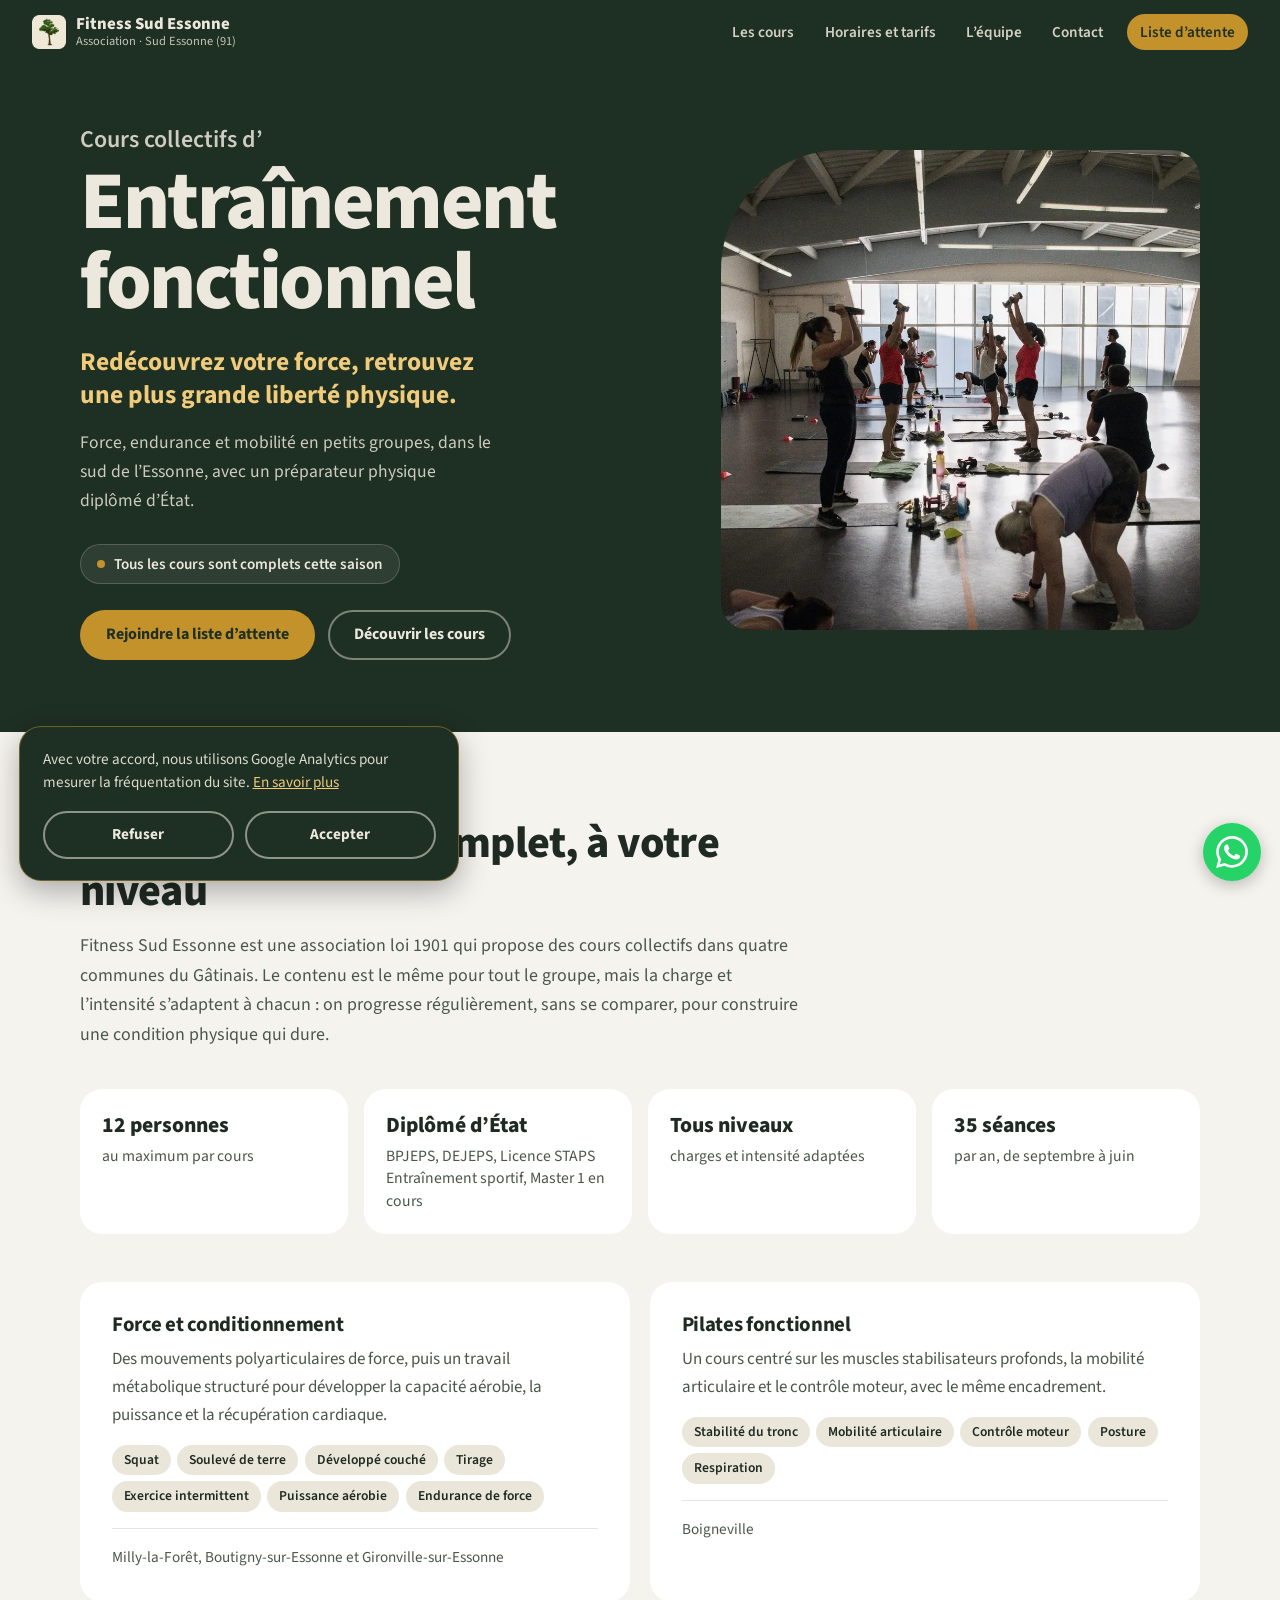
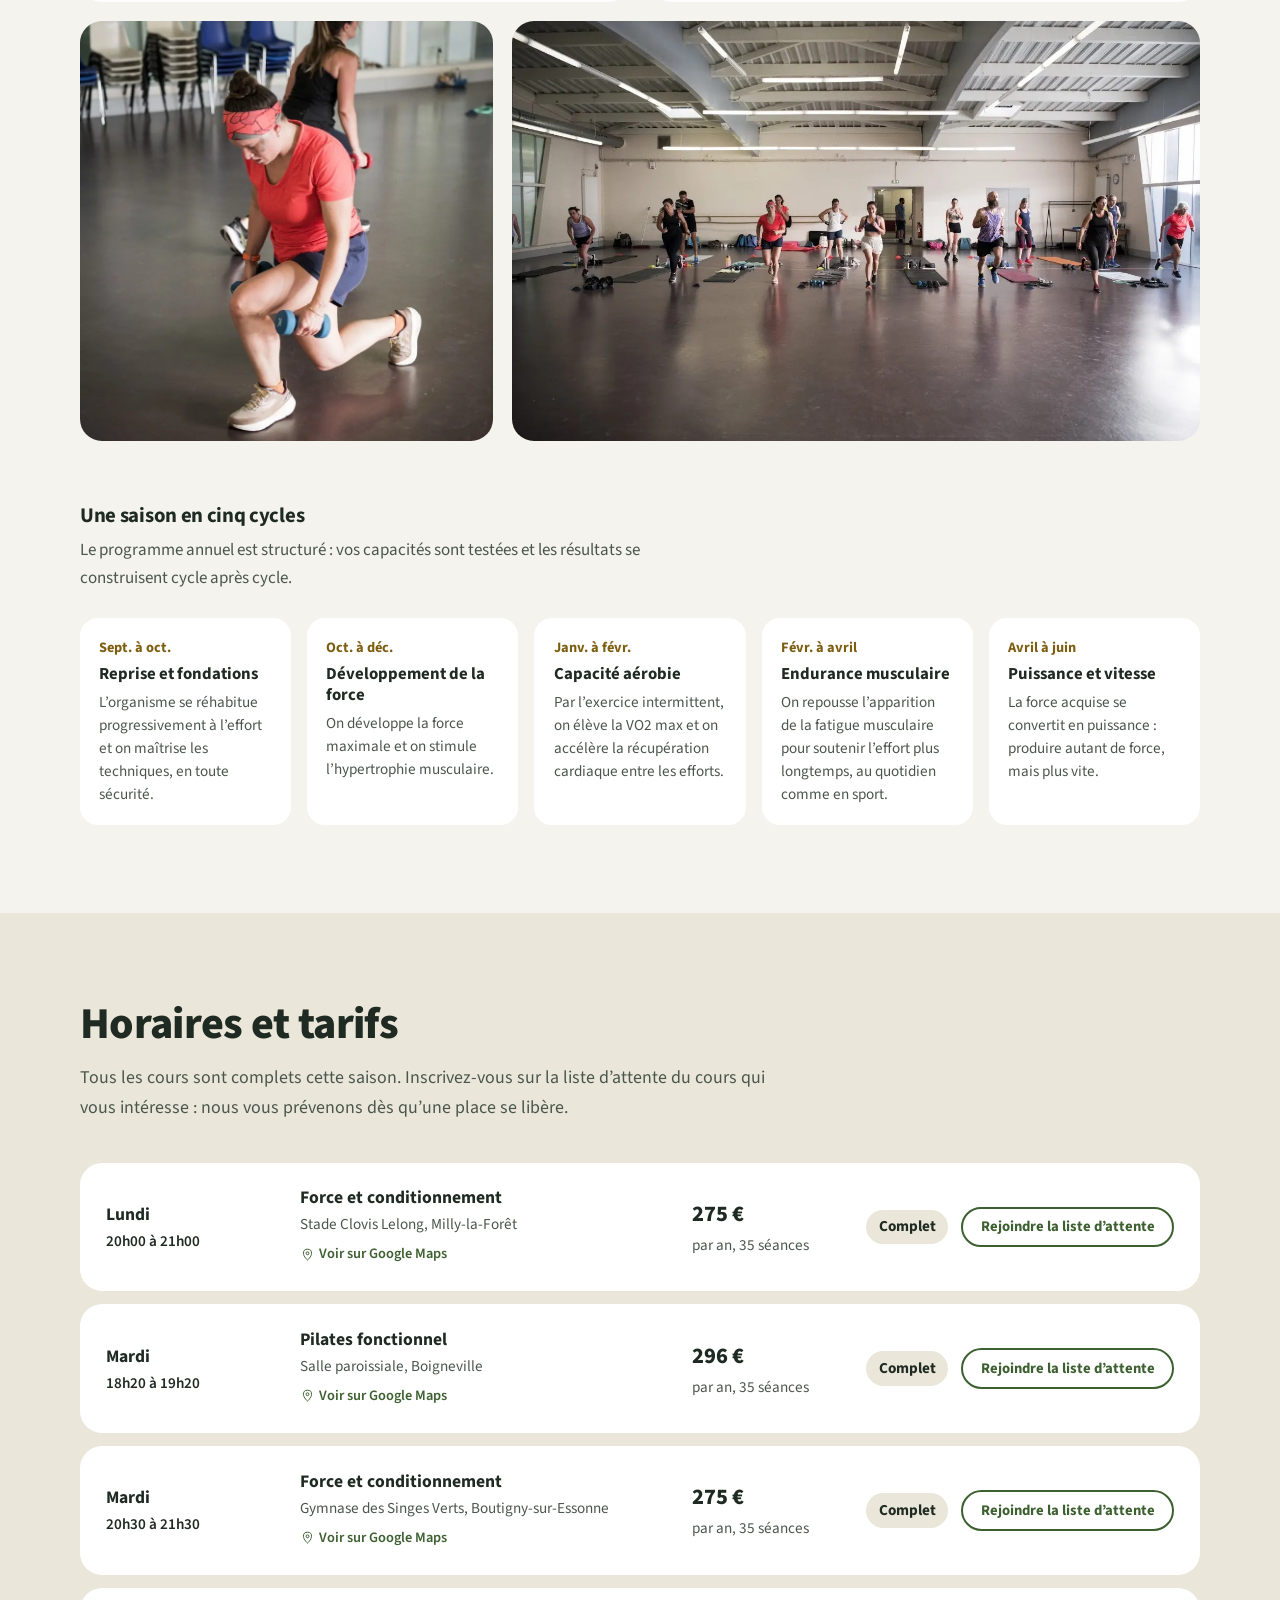
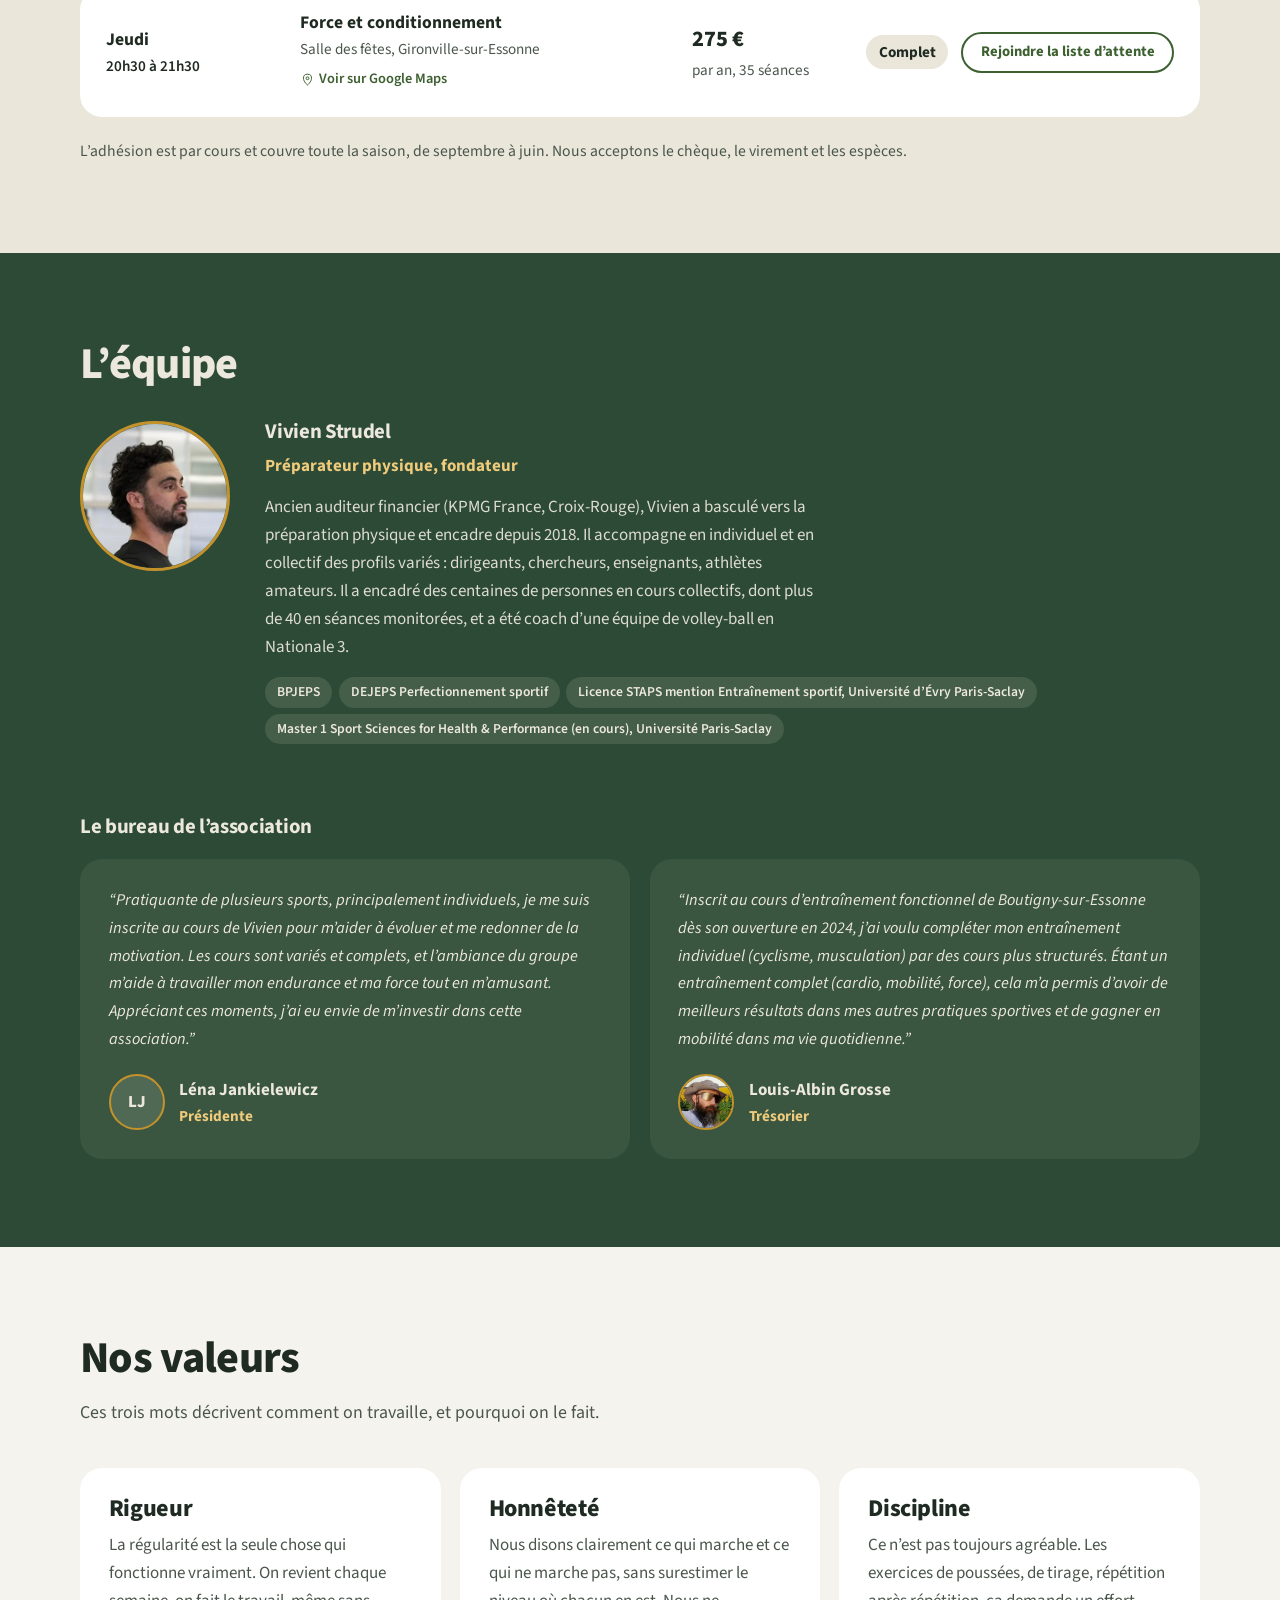
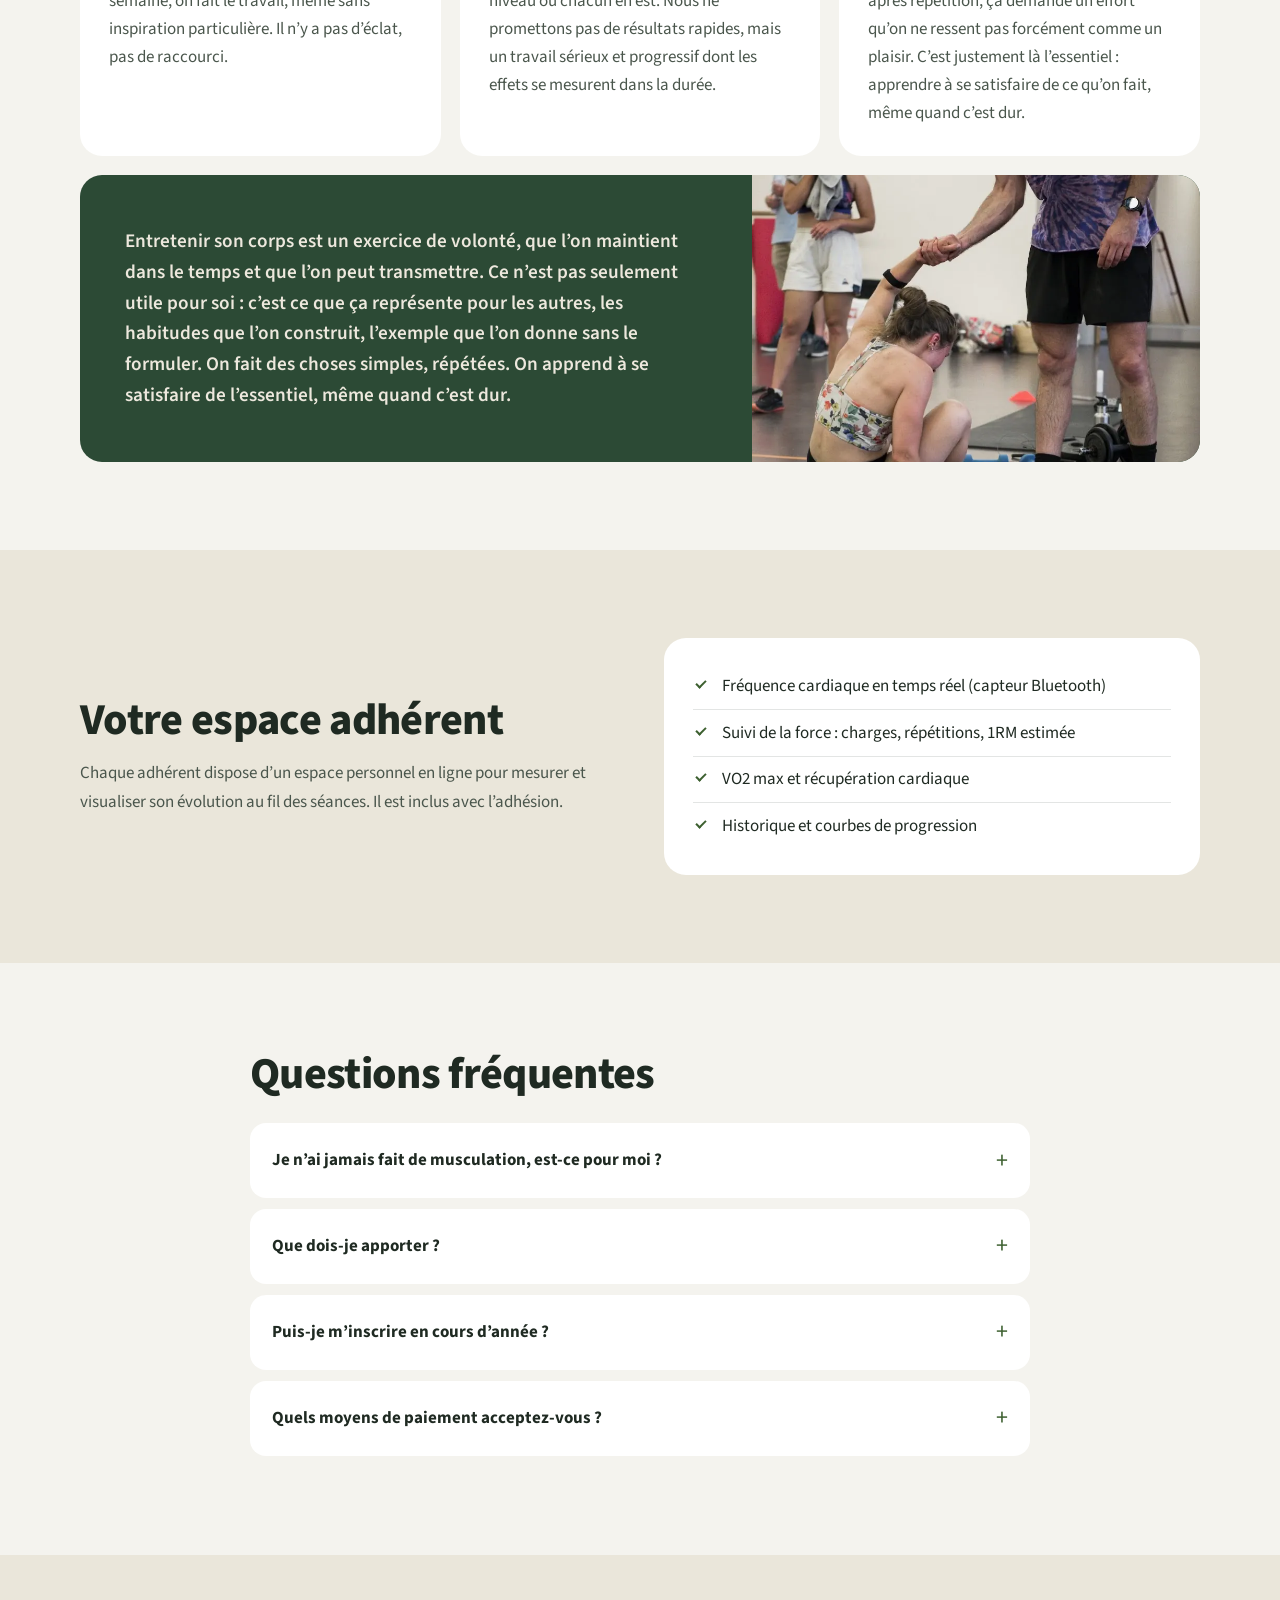
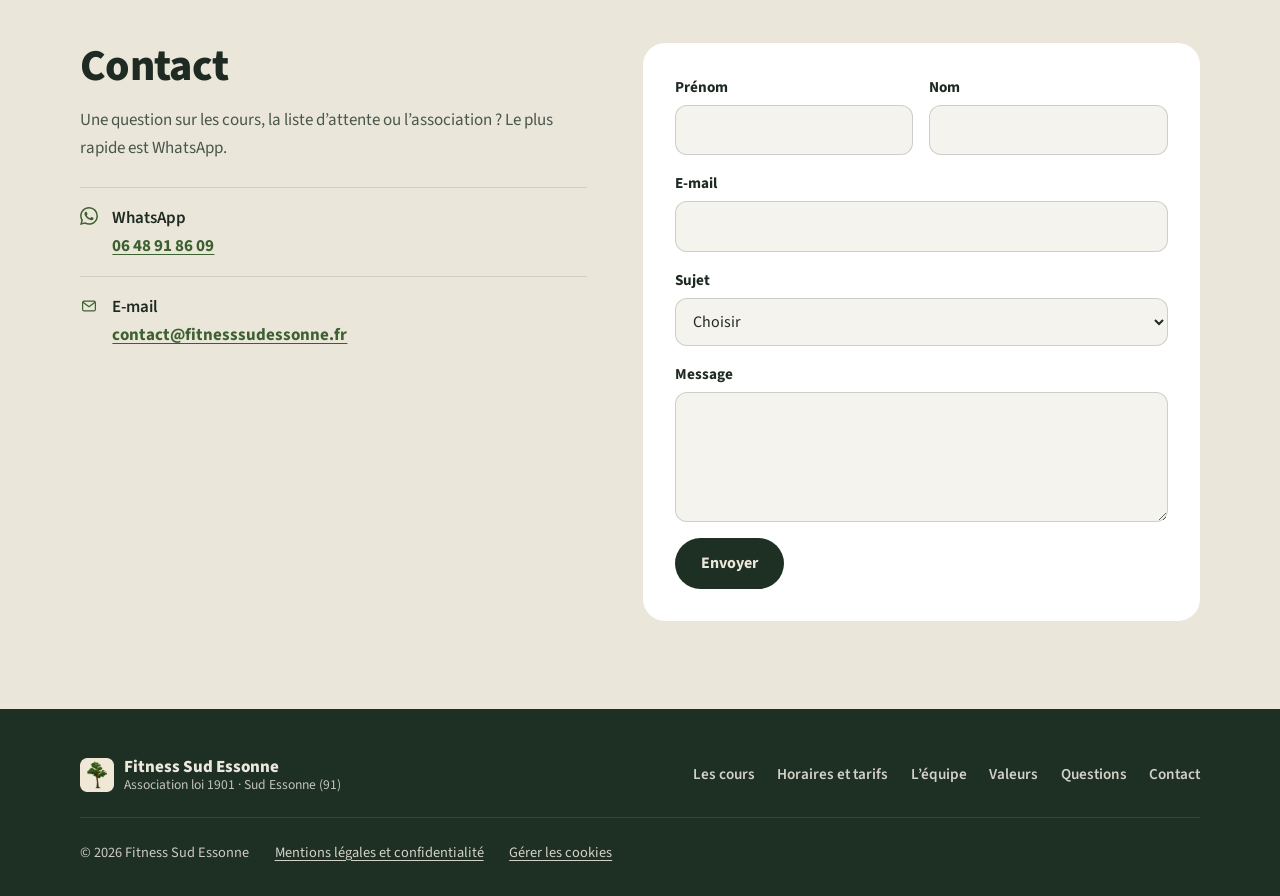
==== commit 74b054f9: "contenu: Licence STAPS mention Entraînement sportif Co-Authored-By: Claude Opus 5.5 <noreply@anthrop" ====
--- a/index.html
+++ b/index.html
@@ -126,7 +126,7 @@
 
     <ul class="facts">
       <li><strong>12 personnes</strong> au maximum par cours</li>
-      <li><strong>Diplômé d’État</strong> BPJEPS, DEJEPS, Licence STAPS, Master 1 en cours</li>
+      <li><strong>Diplômé d’État</strong> BPJEPS, DEJEPS, Licence STAPS Entraînement sportif, Master 1 en cours</li>
       <li><strong>Tous niveaux</strong> charges et intensité adaptées</li>
       <li><strong>35 séances</strong> par an, de septembre à juin</li>
     </ul>
@@ -212,7 +212,7 @@
         <h3>Vivien Strudel</h3>
         <p class="role">Préparateur physique, fondateur</p>
         <p>Ancien auditeur financier (KPMG France, Croix-Rouge), Vivien a basculé vers la préparation physique et encadre depuis 2018. Il accompagne en individuel et en collectif des profils variés : dirigeants, chercheurs, enseignants, athlètes amateurs. Il a encadré des centaines de personnes en cours collectifs, dont plus de 40 en séances monitorées, et a été coach d’une équipe de volley-ball en Nationale 3.</p>
-        <div class="tags tags-light"><span>BPJEPS</span><span>DEJEPS Perfectionnement sportif</span><span>Licence STAPS, Université d’Évry Paris-Saclay</span><span>Master 1 Sport Sciences for Health &amp; Performance (en cours), Université Paris-Saclay</span></div>
+        <div class="tags tags-light"><span>BPJEPS</span><span>DEJEPS Perfectionnement sportif</span><span>Licence STAPS mention Entraînement sportif, Université d’Évry Paris-Saclay</span><span>Master 1 Sport Sciences for Health &amp; Performance (en cours), Université Paris-Saclay</span></div>
       </div>
     </div>
 
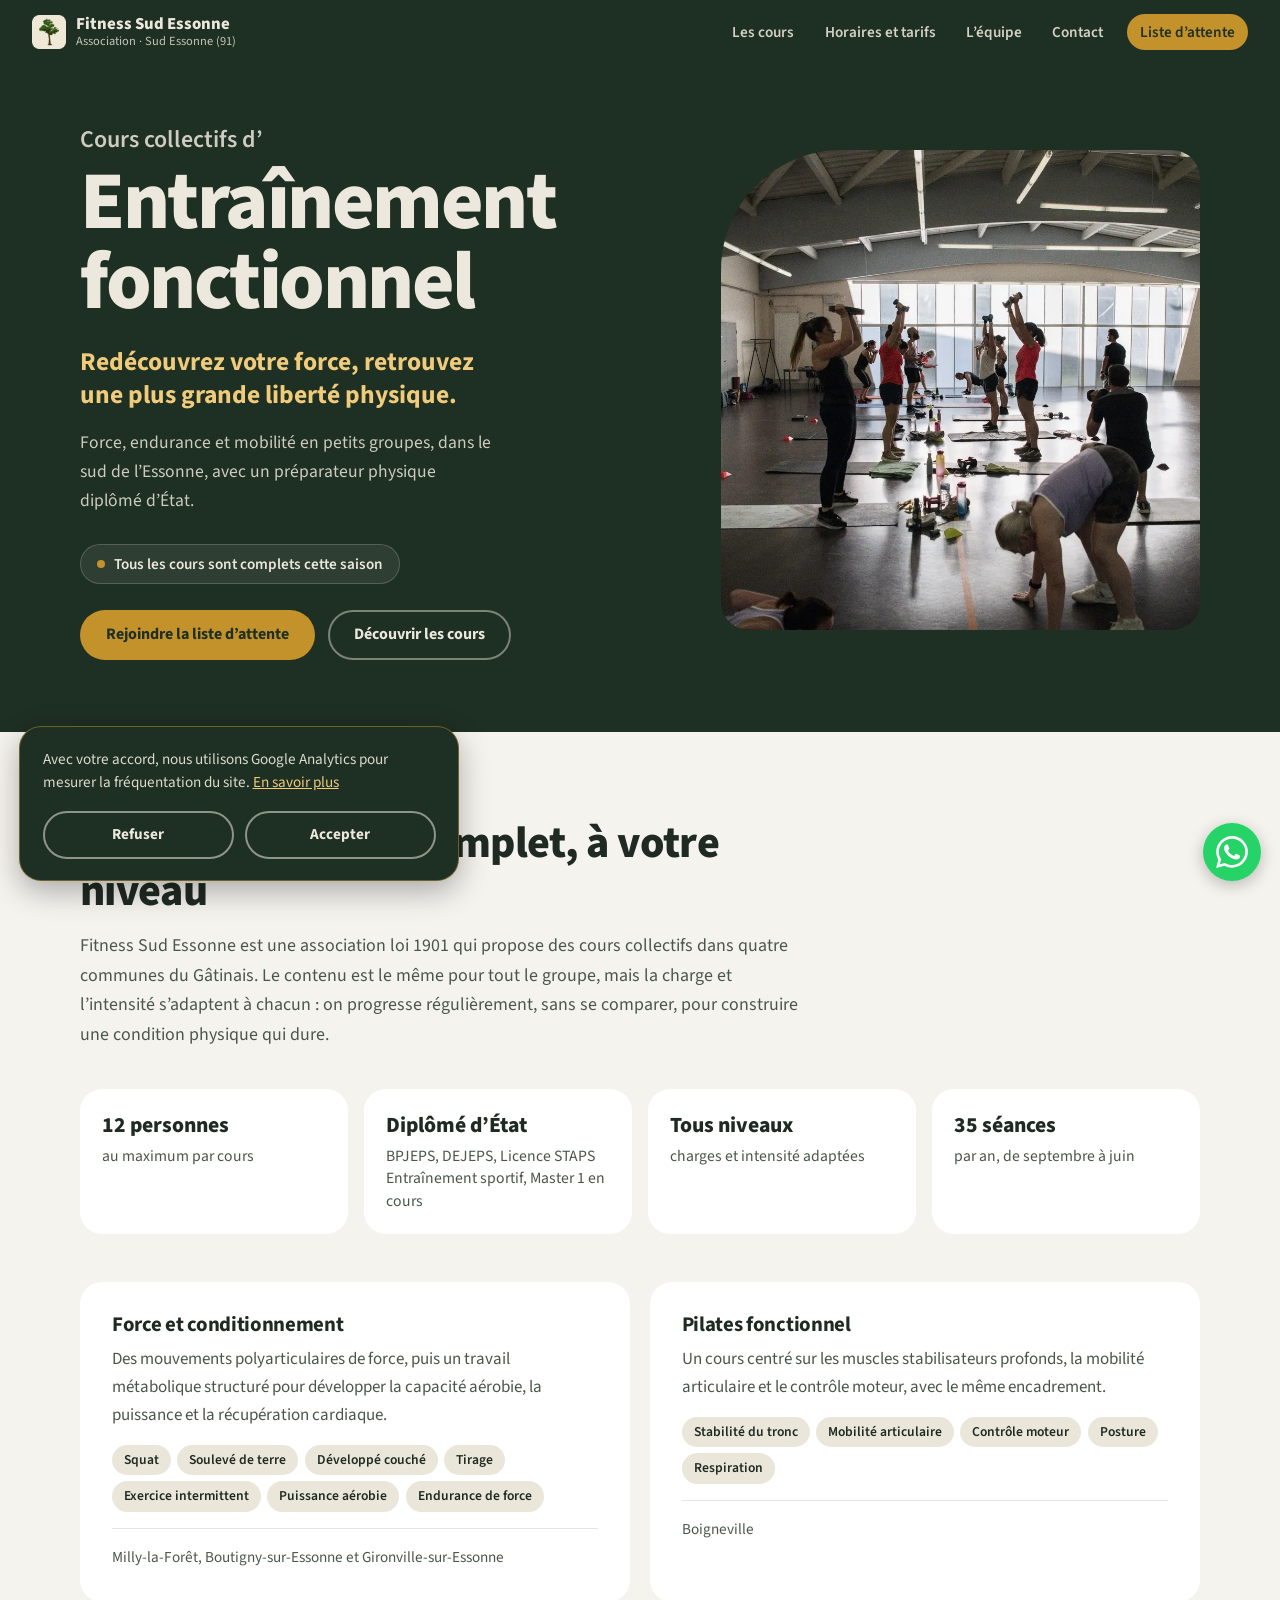
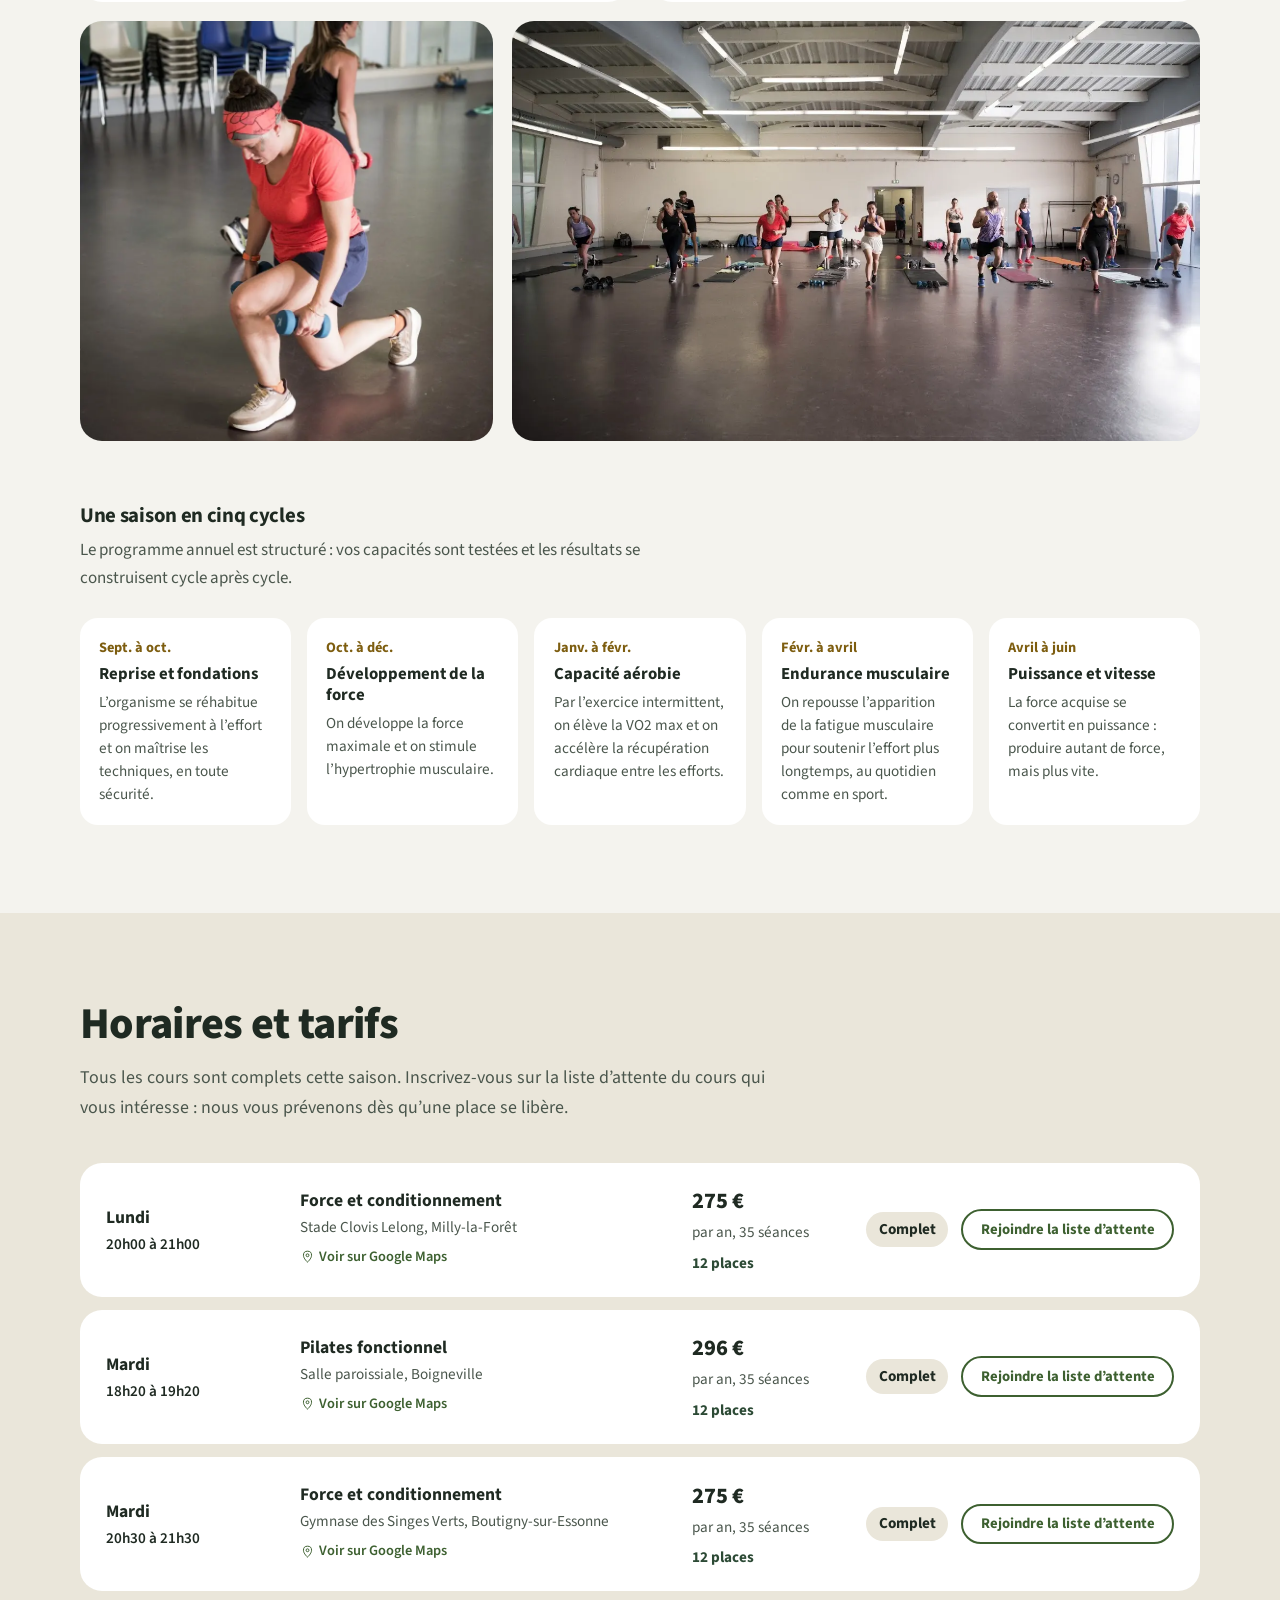
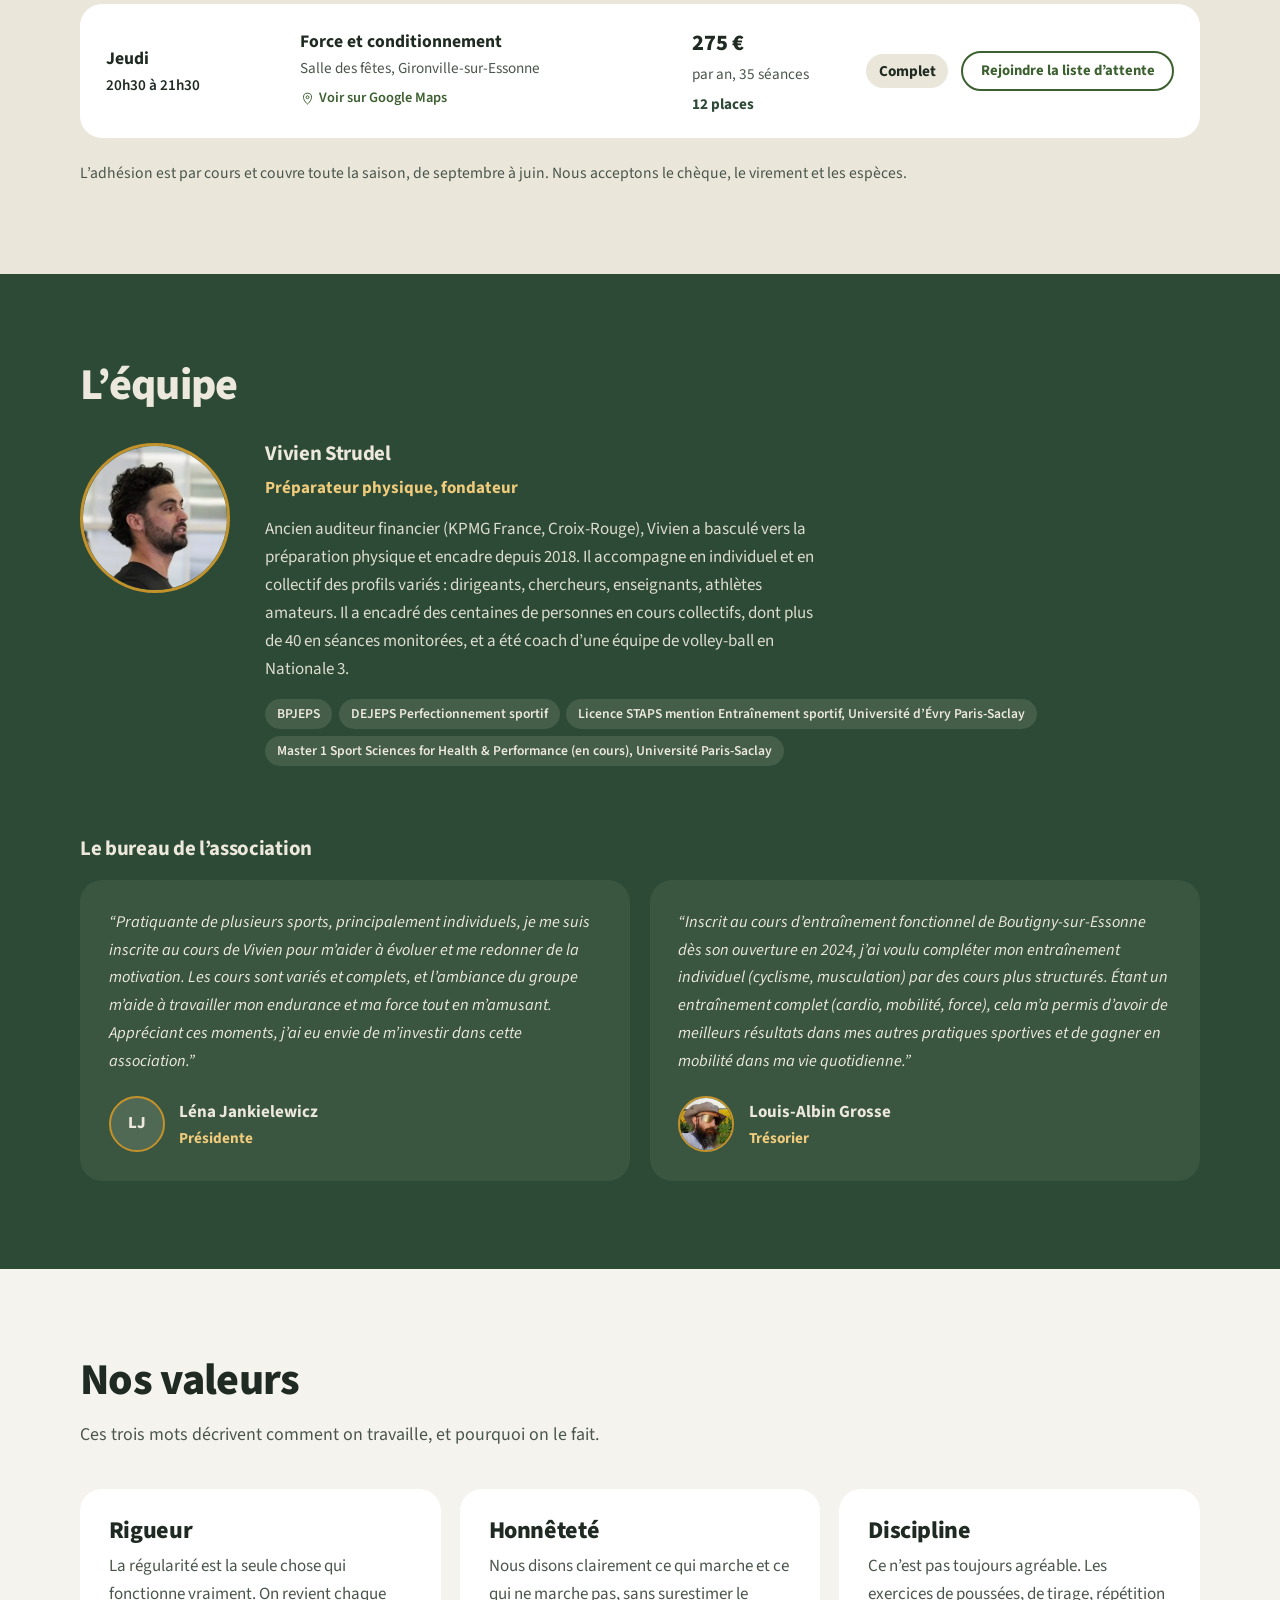
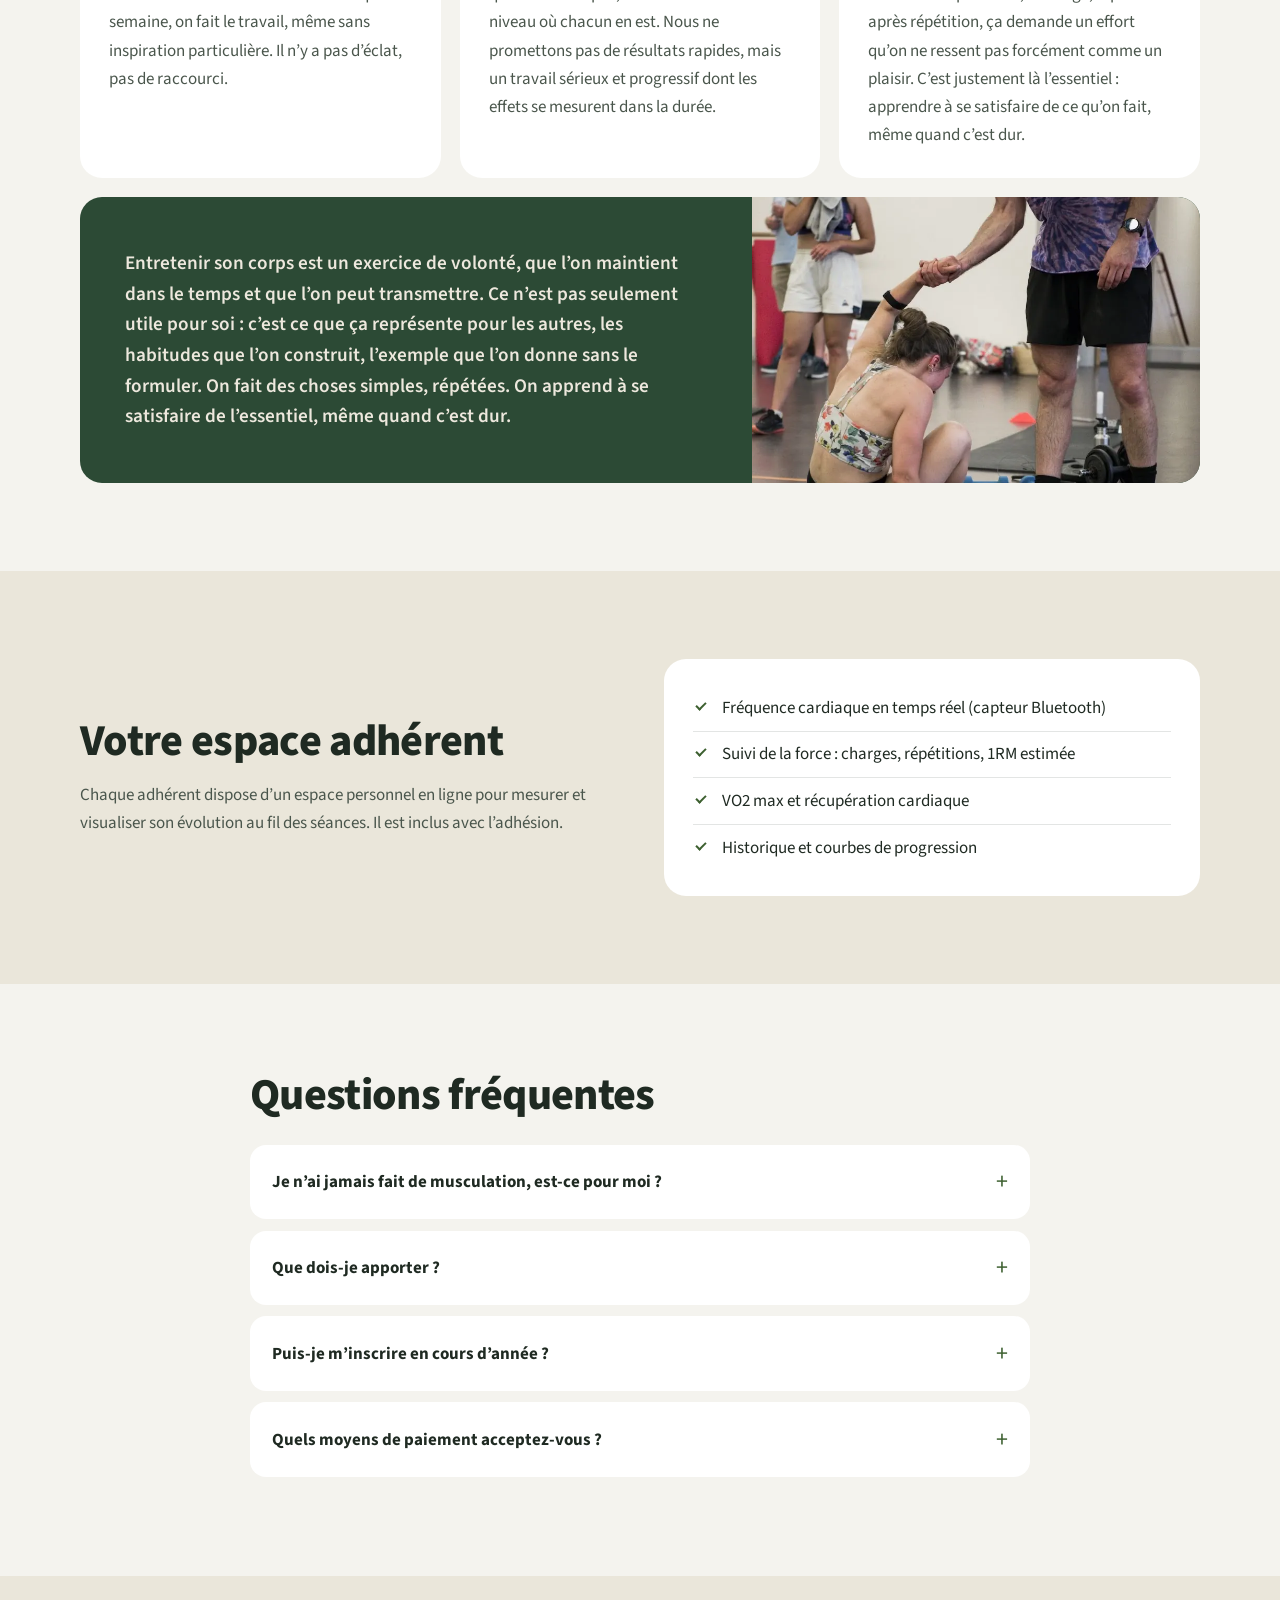
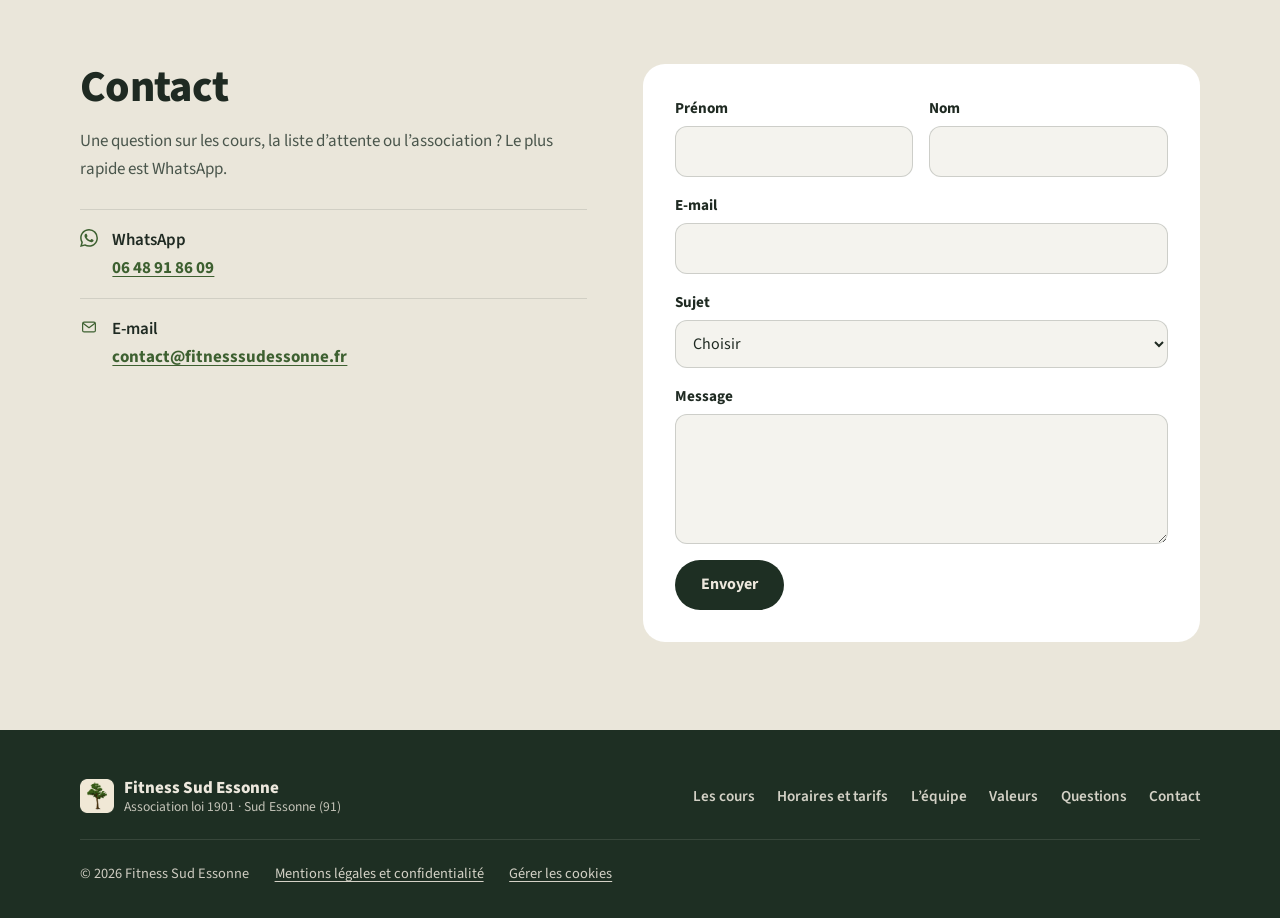
==== commit 82172e48: "contenu: nombre de places affiché sous chaque cours Co-Authored-By: Claude Opus 5.5 <noreply@anthrop" ====
--- a/index.html
+++ b/index.html
@@ -176,25 +176,25 @@
       <article class="slot">
         <div class="slot-when"><strong>Lundi</strong><span>20h00 à 21h00</span></div>
         <div class="slot-what"><strong>Force et conditionnement</strong><span>Stade Clovis Lelong, Milly-la-Forêt</span><a class="map" href="https://maps.google.com/?q=Stade+Clovis+Lelong+Milly-la-For%C3%AAt+91490" target="_blank" rel="noopener"><svg class="icon" aria-hidden="true"><use href="#i-pin"></use></svg>Voir sur Google Maps</a></div>
-        <div class="slot-price"><strong>275 €</strong><span>par an, 35 séances</span></div>
+        <div class="slot-price"><strong>275 €</strong><span>par an, 35 séances</span><span class="places">12 places</span></div>
         <div class="slot-status"><span class="badge">Complet</span><a class="btn btn-line" href="https://wa.me/33648918609?text=Bonjour%2C%20je%20souhaite%20m%E2%80%99inscrire%20sur%20la%20liste%20d%E2%80%99attente%20du%20cours%20du%20lundi%20%C3%A0%20Milly-la-For%C3%AAt." target="_blank" rel="noopener">Rejoindre la liste d’attente</a></div>
       </article>
       <article class="slot">
         <div class="slot-when"><strong>Mardi</strong><span>18h20 à 19h20</span></div>
         <div class="slot-what"><strong>Pilates fonctionnel</strong><span>Salle paroissiale, Boigneville</span><a class="map" href="https://maps.app.goo.gl/cRaR5UKYHszM4rr76" target="_blank" rel="noopener"><svg class="icon" aria-hidden="true"><use href="#i-pin"></use></svg>Voir sur Google Maps</a></div>
-        <div class="slot-price"><strong>296 €</strong><span>par an, 35 séances</span></div>
+        <div class="slot-price"><strong>296 €</strong><span>par an, 35 séances</span><span class="places">12 places</span></div>
         <div class="slot-status"><span class="badge">Complet</span><a class="btn btn-line" href="https://wa.me/33648918609?text=Bonjour%2C%20je%20souhaite%20m%E2%80%99inscrire%20sur%20la%20liste%20d%E2%80%99attente%20du%20Pilates%20fonctionnel%20du%20mardi%20%C3%A0%20Boigneville." target="_blank" rel="noopener">Rejoindre la liste d’attente</a></div>
       </article>
       <article class="slot">
         <div class="slot-when"><strong>Mardi</strong><span>20h30 à 21h30</span></div>
         <div class="slot-what"><strong>Force et conditionnement</strong><span>Gymnase des Singes Verts, Boutigny-sur-Essonne</span><a class="map" href="https://maps.google.com/?q=Gymnase+des+Singes+Verts+Boutigny-sur-Essonne+91660" target="_blank" rel="noopener"><svg class="icon" aria-hidden="true"><use href="#i-pin"></use></svg>Voir sur Google Maps</a></div>
-        <div class="slot-price"><strong>275 €</strong><span>par an, 35 séances</span></div>
+        <div class="slot-price"><strong>275 €</strong><span>par an, 35 séances</span><span class="places">12 places</span></div>
         <div class="slot-status"><span class="badge">Complet</span><a class="btn btn-line" href="https://wa.me/33648918609?text=Bonjour%2C%20je%20souhaite%20m%E2%80%99inscrire%20sur%20la%20liste%20d%E2%80%99attente%20du%20cours%20du%20mardi%20%C3%A0%20Boutigny-sur-Essonne." target="_blank" rel="noopener">Rejoindre la liste d’attente</a></div>
       </article>
       <article class="slot">
         <div class="slot-when"><strong>Jeudi</strong><span>20h30 à 21h30</span></div>
         <div class="slot-what"><strong>Force et conditionnement</strong><span>Salle des fêtes, Gironville-sur-Essonne</span><a class="map" href="https://maps.google.com/?q=Salle+des+F%C3%AAtes+Gironville-sur-Essonne+91690" target="_blank" rel="noopener"><svg class="icon" aria-hidden="true"><use href="#i-pin"></use></svg>Voir sur Google Maps</a></div>
-        <div class="slot-price"><strong>275 €</strong><span>par an, 35 séances</span></div>
+        <div class="slot-price"><strong>275 €</strong><span>par an, 35 séances</span><span class="places">12 places</span></div>
         <div class="slot-status"><span class="badge">Complet</span><a class="btn btn-line" href="https://wa.me/33648918609?text=Bonjour%2C%20je%20souhaite%20m%E2%80%99inscrire%20sur%20la%20liste%20d%E2%80%99attente%20du%20cours%20du%20jeudi%20%C3%A0%20Gironville-sur-Essonne." target="_blank" rel="noopener">Rejoindre la liste d’attente</a></div>
       </article>
     </div>
--- a/styles.css
+++ b/styles.css
@@ -198,6 +198,7 @@
 .slot span { display: block; font-size: .95rem; }
 .slot-when span { color: var(--texte); font-weight: 600; }
 .slot-price strong { font-size: 1.4rem; font-weight: 800; }
+.slot-price .places { margin-top: .35rem; font-weight: 700; color: var(--vert); }
 .slot-status { display: flex; align-items: center; gap: .8rem; justify-content: flex-end; }
 .map {
   display: inline-flex; align-items: center; gap: .3rem; margin-top: .3rem;
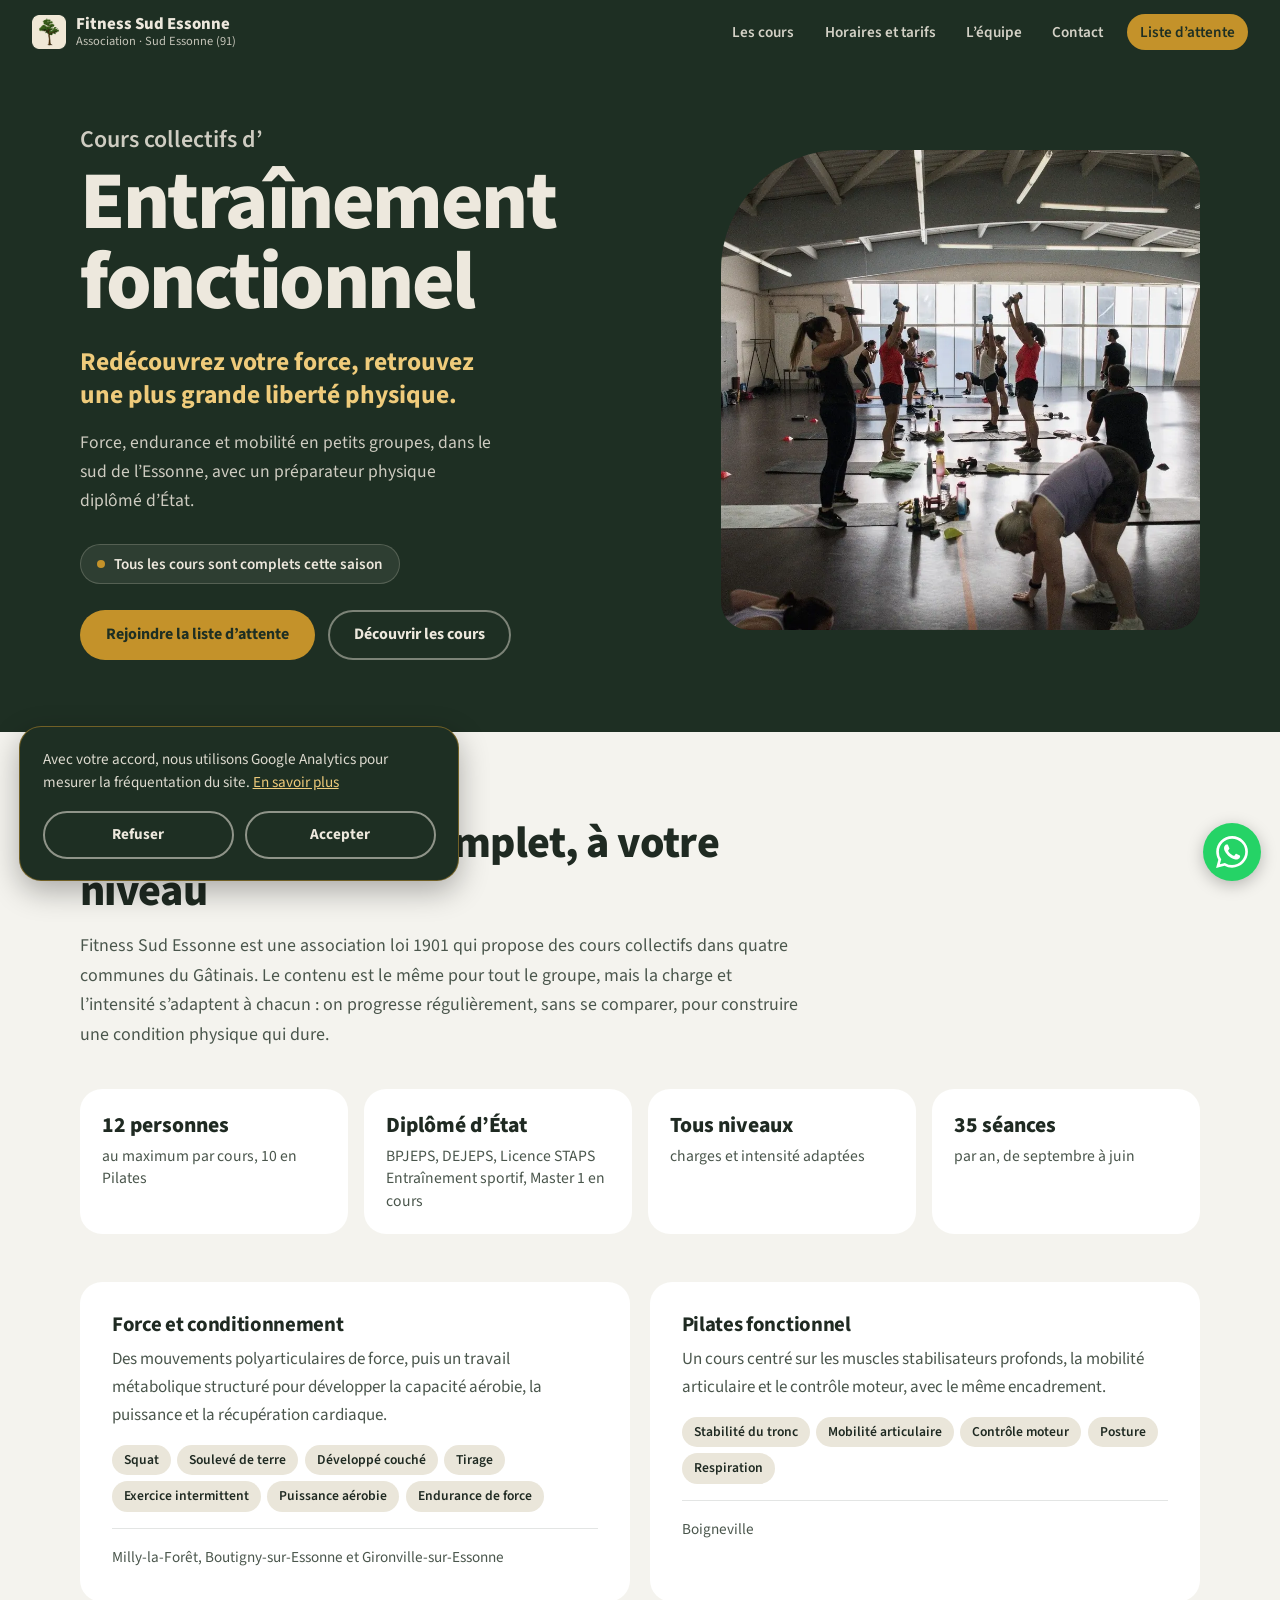
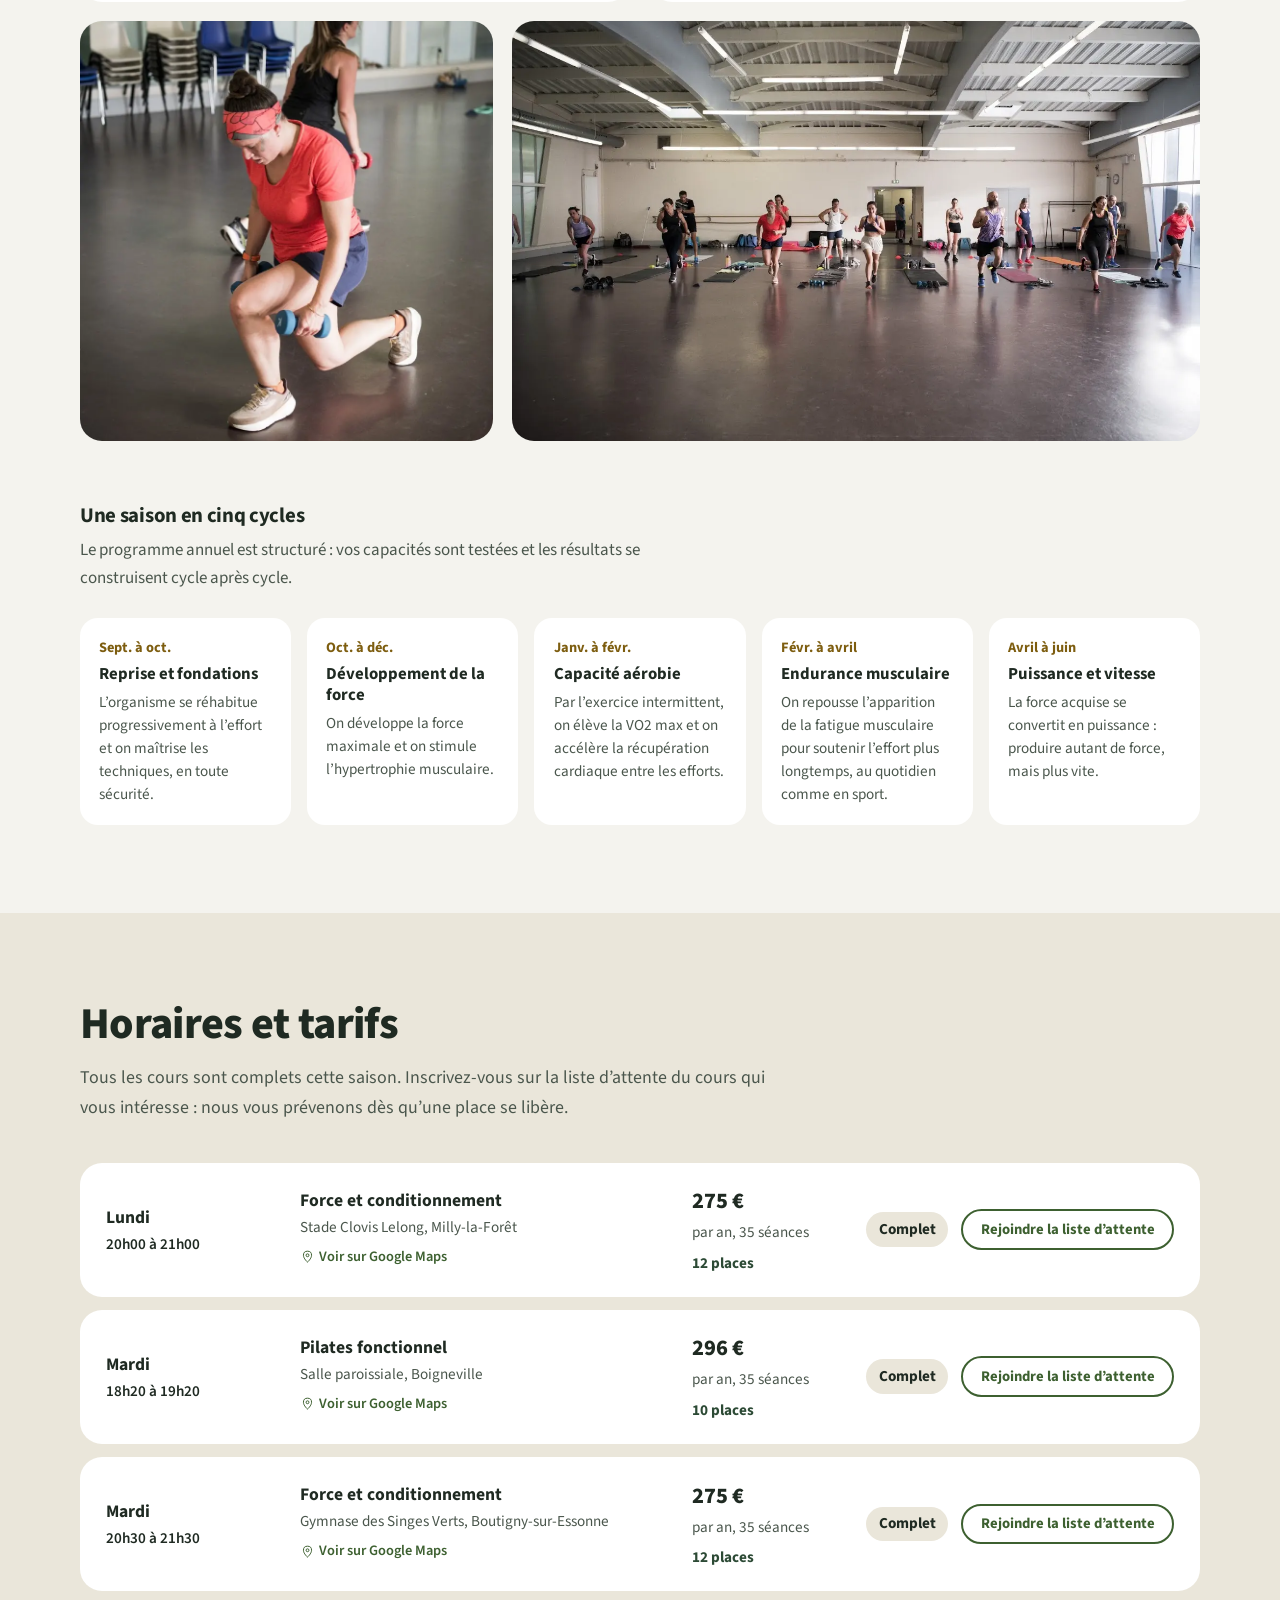
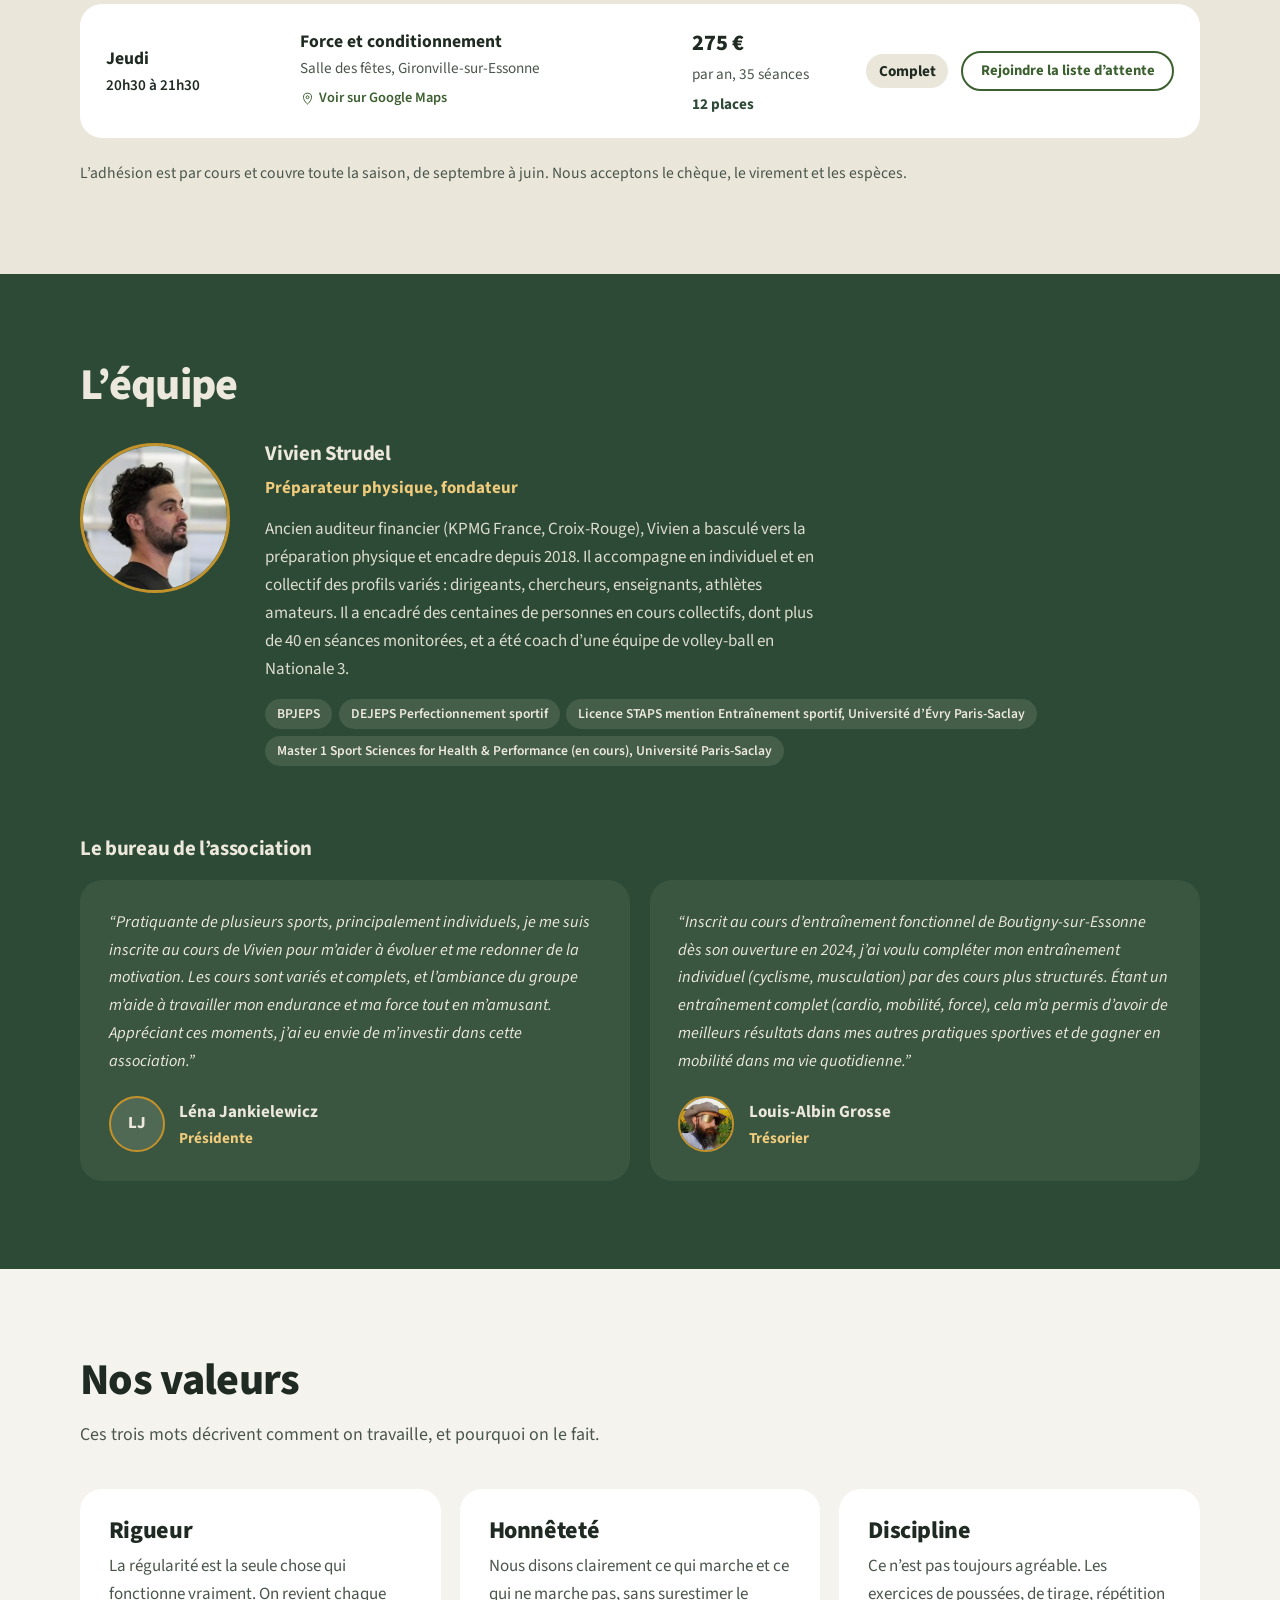
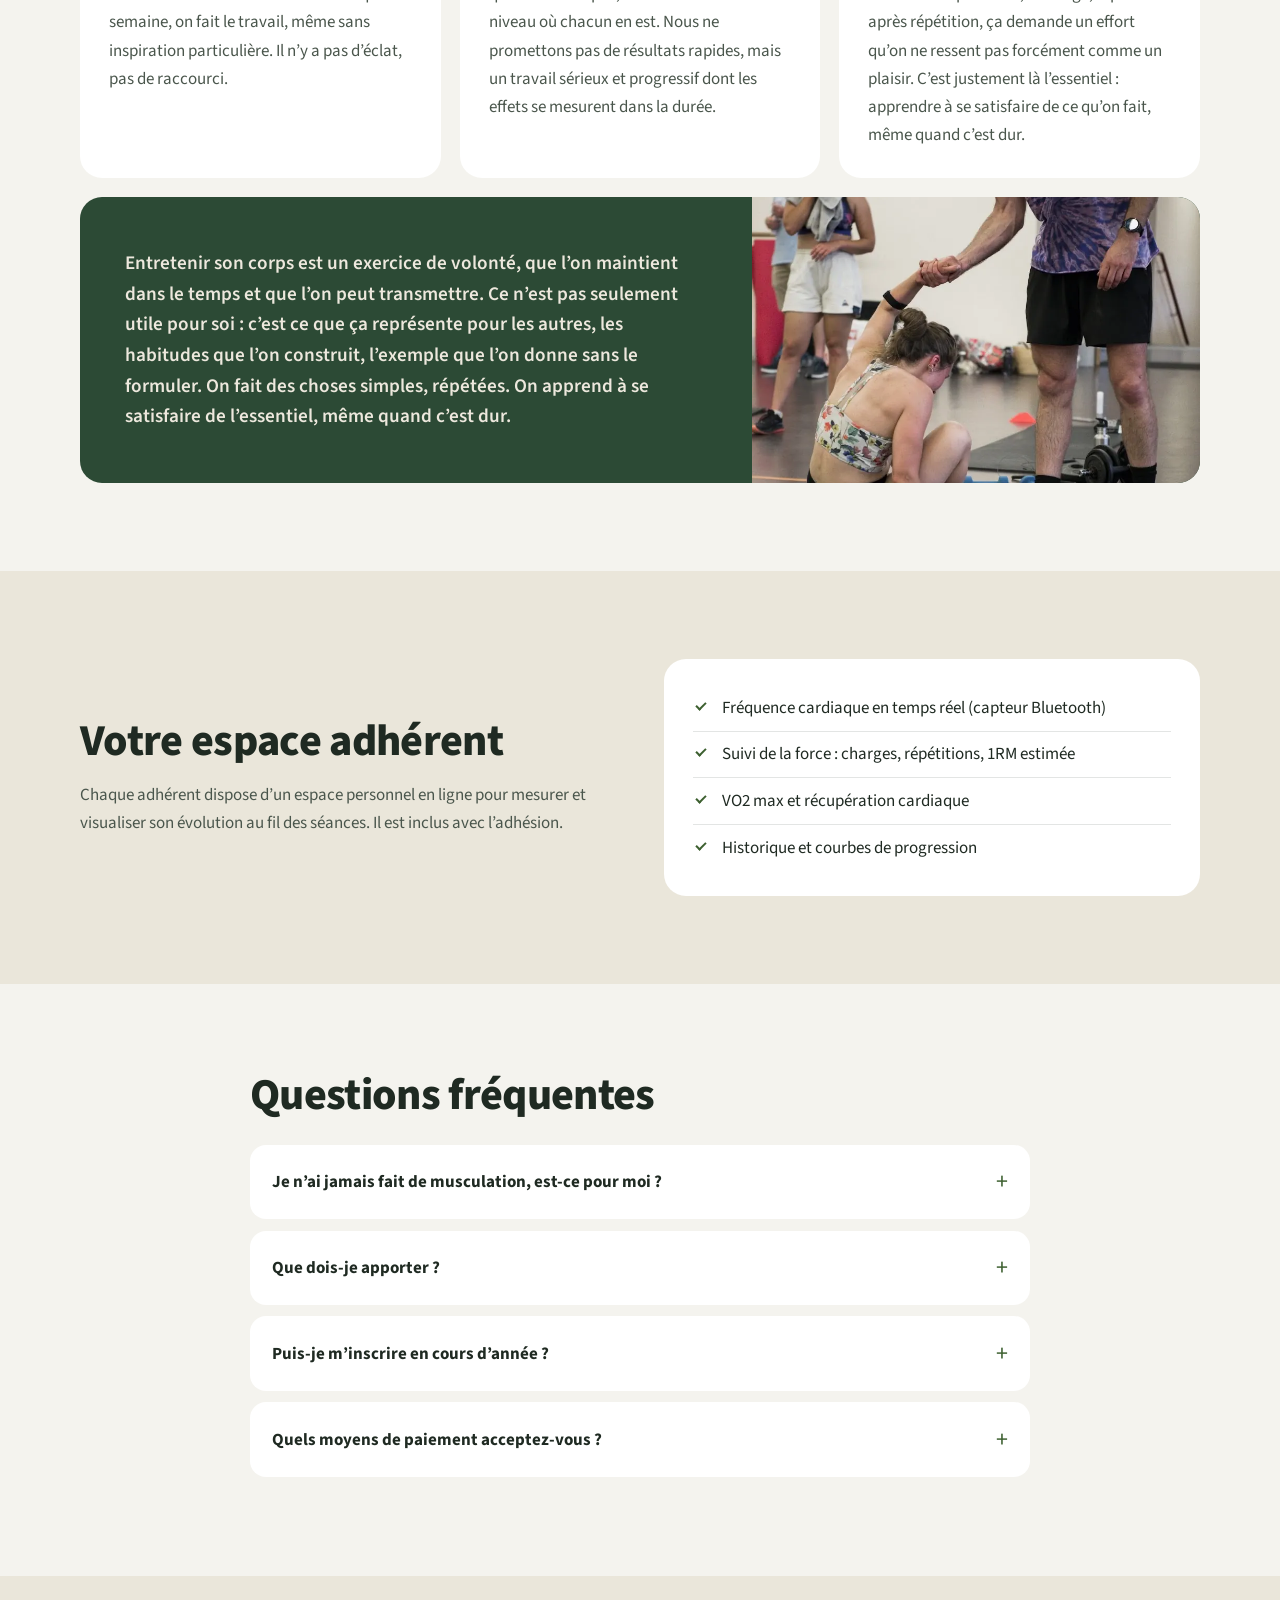
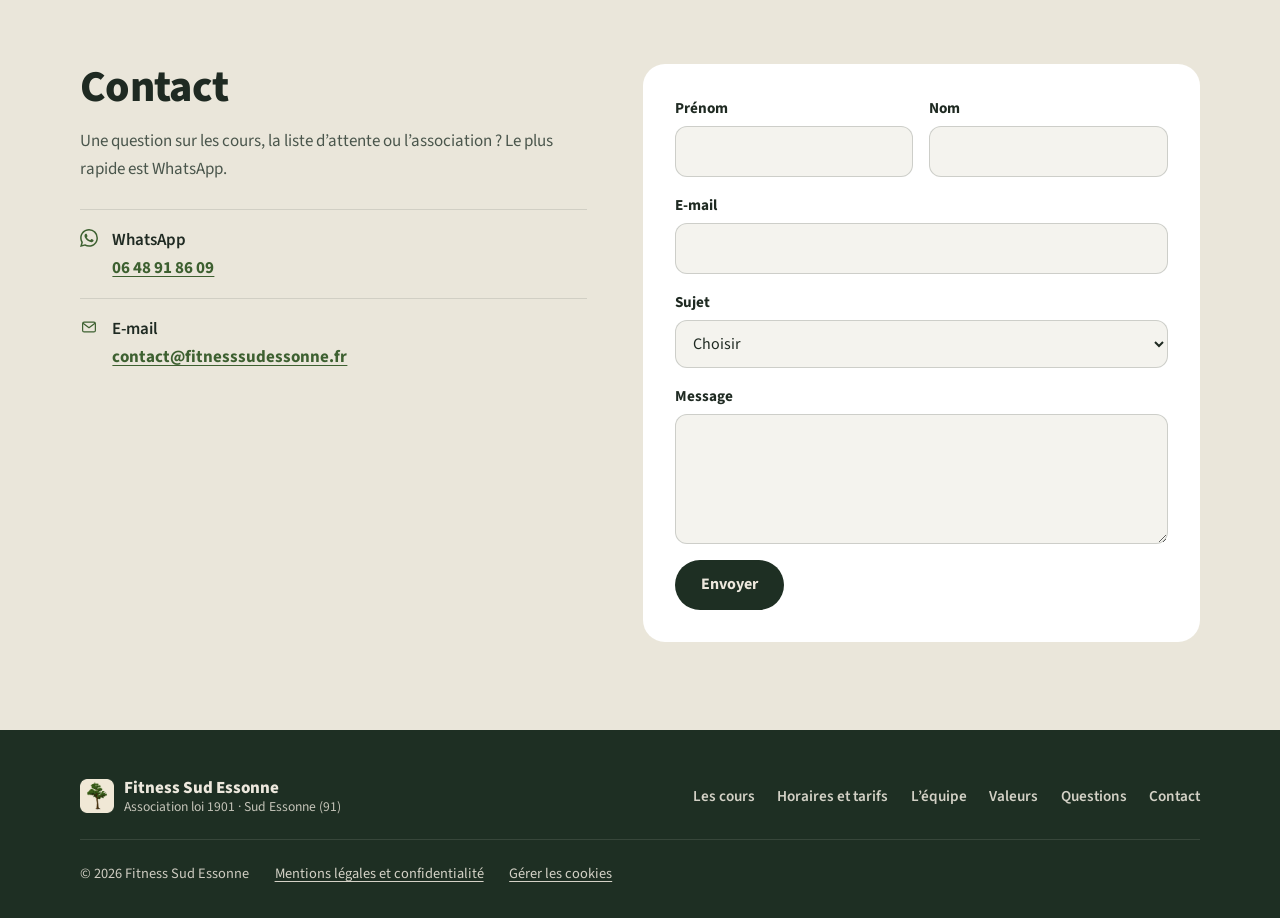
==== commit b8e8bb65: "contenu: 10 places pour le Pilates fonctionnel Co-Authored-By: Claude Opus 5.5 <noreply@anthropic.co" ====
--- a/index.html
+++ b/index.html
@@ -125,7 +125,7 @@
     </div>
 
     <ul class="facts">
-      <li><strong>12 personnes</strong> au maximum par cours</li>
+      <li><strong>12 personnes</strong> au maximum par cours, 10 en Pilates</li>
       <li><strong>Diplômé d’État</strong> BPJEPS, DEJEPS, Licence STAPS Entraînement sportif, Master 1 en cours</li>
       <li><strong>Tous niveaux</strong> charges et intensité adaptées</li>
       <li><strong>35 séances</strong> par an, de septembre à juin</li>
@@ -182,7 +182,7 @@
       <article class="slot">
         <div class="slot-when"><strong>Mardi</strong><span>18h20 à 19h20</span></div>
         <div class="slot-what"><strong>Pilates fonctionnel</strong><span>Salle paroissiale, Boigneville</span><a class="map" href="https://maps.app.goo.gl/cRaR5UKYHszM4rr76" target="_blank" rel="noopener"><svg class="icon" aria-hidden="true"><use href="#i-pin"></use></svg>Voir sur Google Maps</a></div>
-        <div class="slot-price"><strong>296 €</strong><span>par an, 35 séances</span><span class="places">12 places</span></div>
+        <div class="slot-price"><strong>296 €</strong><span>par an, 35 séances</span><span class="places">10 places</span></div>
         <div class="slot-status"><span class="badge">Complet</span><a class="btn btn-line" href="https://wa.me/33648918609?text=Bonjour%2C%20je%20souhaite%20m%E2%80%99inscrire%20sur%20la%20liste%20d%E2%80%99attente%20du%20Pilates%20fonctionnel%20du%20mardi%20%C3%A0%20Boigneville." target="_blank" rel="noopener">Rejoindre la liste d’attente</a></div>
       </article>
       <article class="slot">
